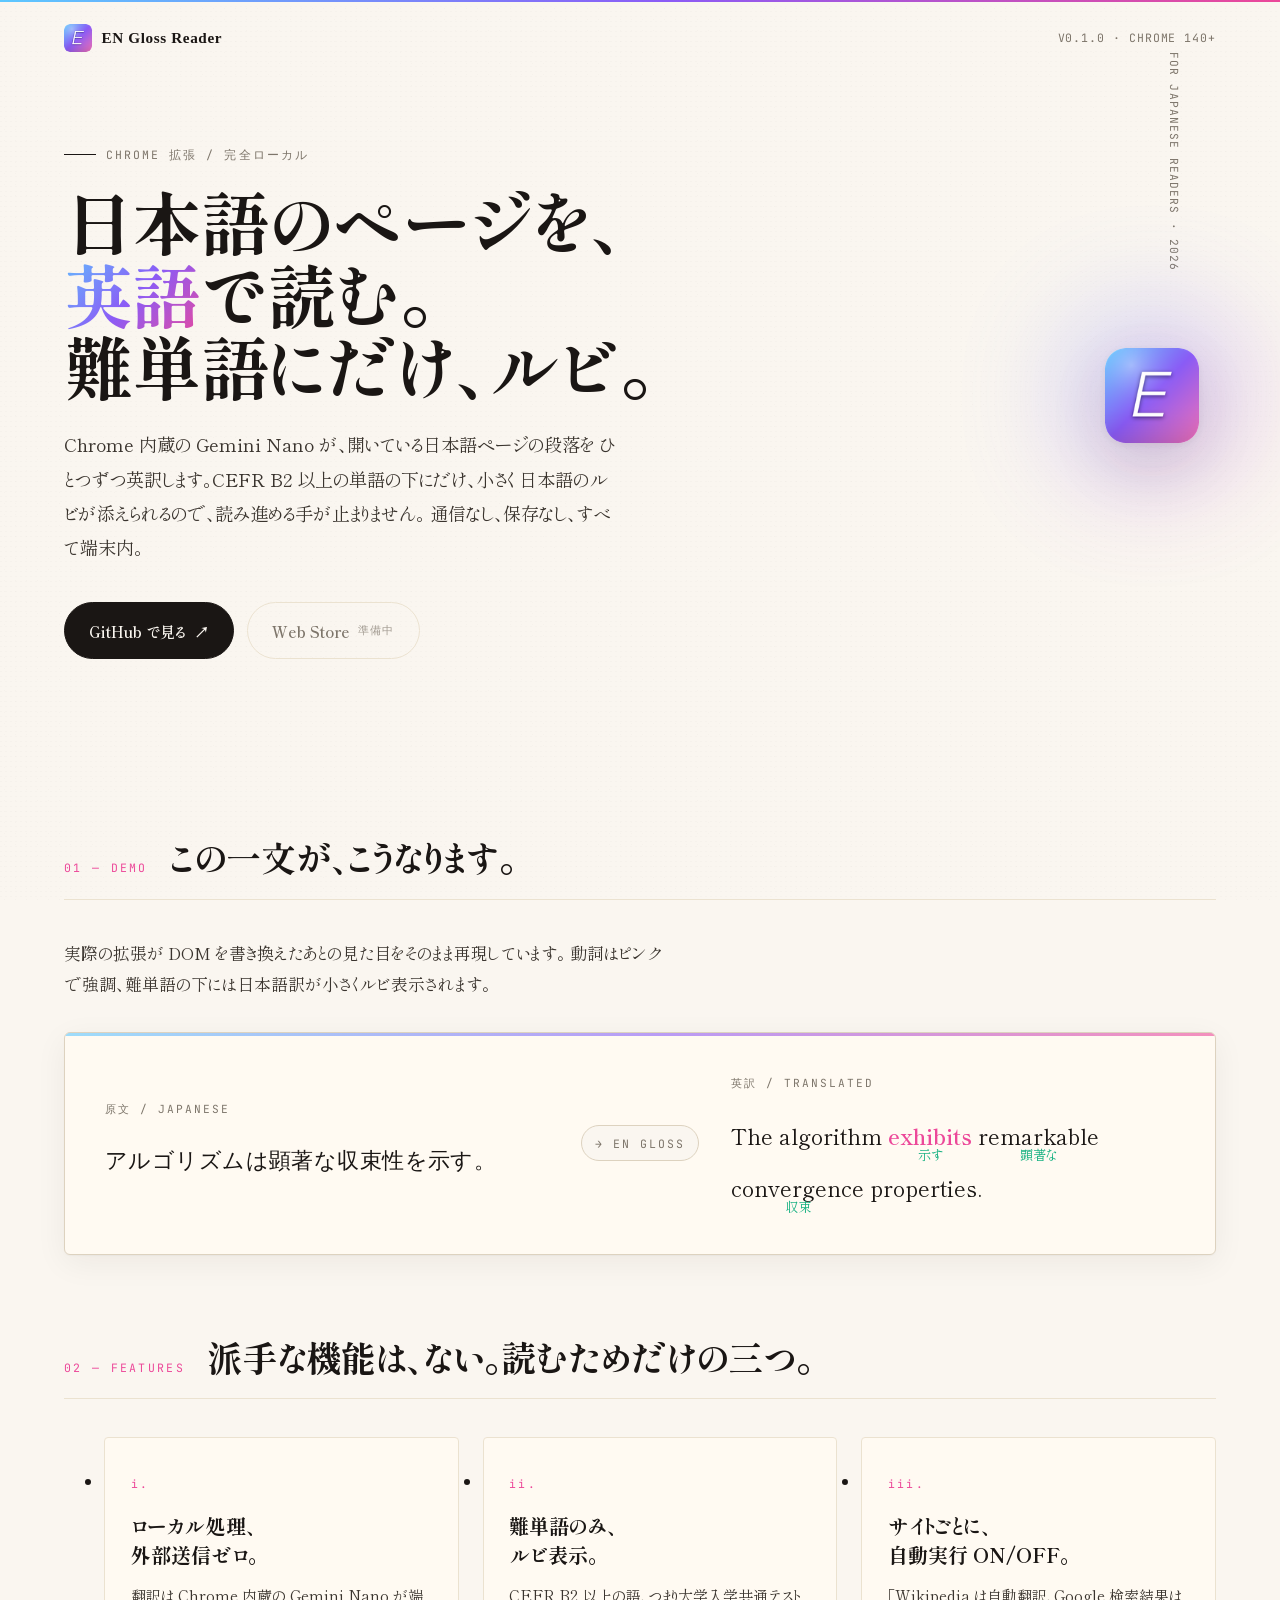
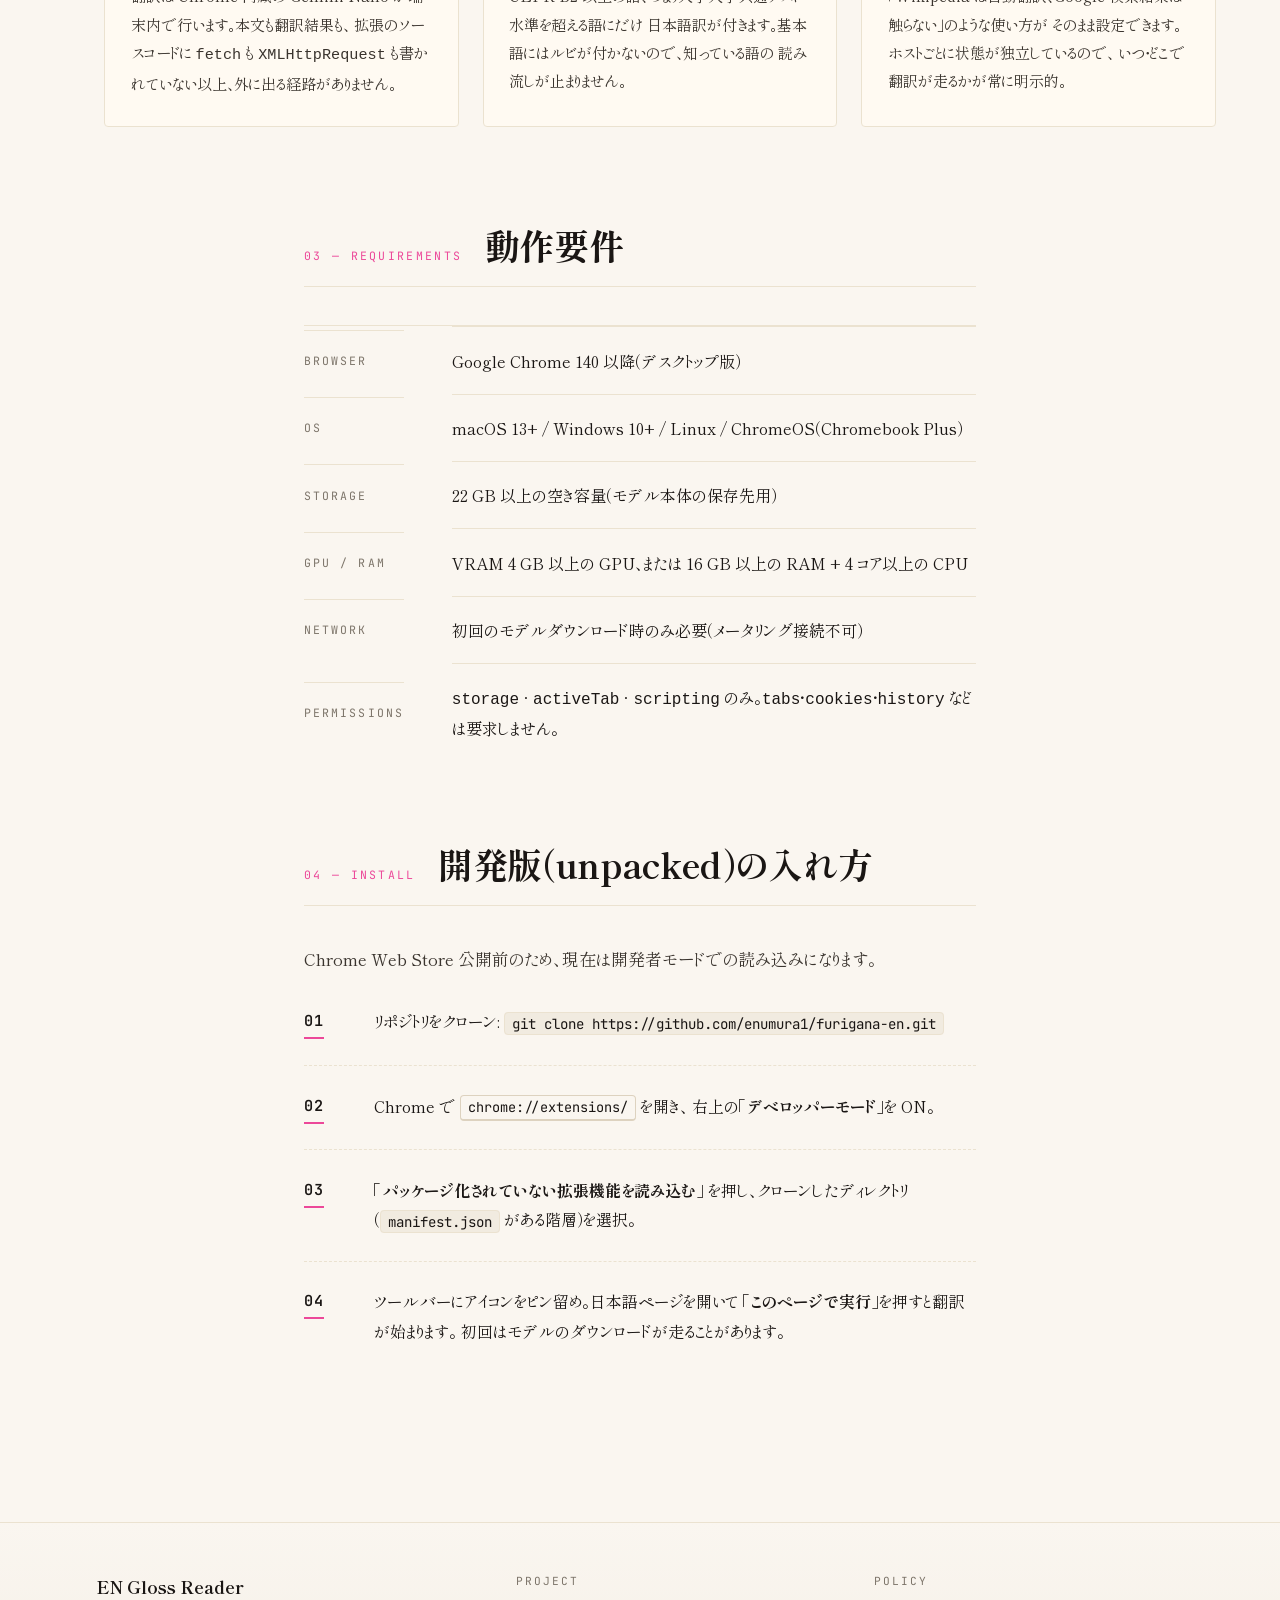
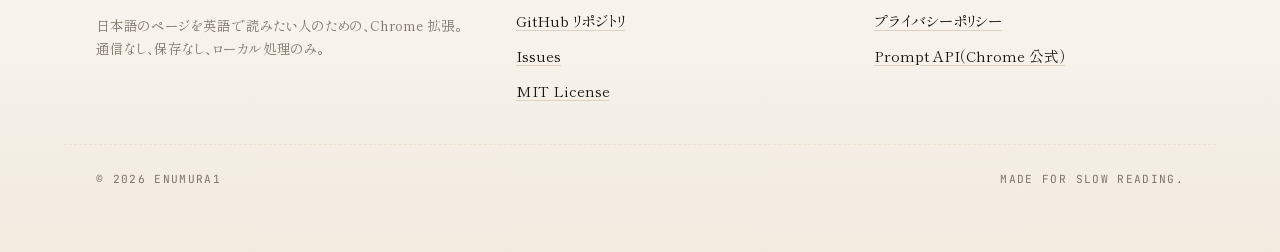
==== docs/index.html @ 705188c9 "docs(site): add GitHub Pages landing site under docs/ (#15) Editorial Japanese book aesthetic: cream" ====
<!DOCTYPE html>
<html lang="ja">
  <head>
    <meta charset="UTF-8" />
    <meta name="viewport" content="width=device-width, initial-scale=1" />
    <title>EN Gloss Reader — 日本語ページを英語で読む。難単語にだけ日本語ルビ。</title>
    <meta
      name="description"
      content="Chrome 内蔵 Gemini Nano で日本語ページを英訳し、CEFR B2 以上の難単語にだけ日本語訳をルビ表示する Chrome 拡張。すべて端末内で完結、外部送信ゼロ。"
    />
    <meta property="og:title" content="EN Gloss Reader" />
    <meta
      property="og:description"
      content="日本語ページを英訳し、難単語にだけ日本語ルビを添える Chrome 拡張。Gemini Nano でローカル処理、外部送信ゼロ。"
    />
    <meta property="og:type" content="website" />
    <meta property="og:image" content="./assets/icon-128.png" />
    <link rel="icon" type="image/png" sizes="48x48" href="./assets/icon-48.png" />
    <link rel="icon" type="image/png" sizes="128x128" href="./assets/icon-128.png" />

    <link rel="preconnect" href="https://fonts.googleapis.com" />
    <link rel="preconnect" href="https://fonts.gstatic.com" crossorigin />
    <link
      rel="stylesheet"
      href="https://fonts.googleapis.com/css2?family=Shippori+Mincho+B1:wght@400;500;700;800&family=Shippori+Mincho:wght@400;500;700&family=JetBrains+Mono:wght@400;500;600&display=swap"
    />
    <link rel="stylesheet" href="./styles.css" />
  </head>
  <body>
    <header class="site-nav shell">
      <div class="site-nav__inner">
        <a class="wordmark" href="./index.html" aria-label="EN Gloss Reader top">
          <img src="./assets/icon-48.png" alt="" width="28" height="28" />
          <span>EN Gloss Reader</span>
        </a>
        <span class="site-nav__meta" aria-hidden="true">v0.1.0 · Chrome 140+</span>
      </div>
    </header>

    <!-- ============== HERO ============== -->
    <main>
      <section class="hero shell" aria-labelledby="hero-title">
        <span class="hero__corner" aria-hidden="true">For Japanese readers · 2026</span>
        <div class="hero__grid">
          <div class="hero__lede">
            <p class="hero__eyebrow reveal reveal-1">Chrome 拡張 / 完全ローカル</p>
            <h1 class="hero__title reveal reveal-2" id="hero-title">
              日本語のページを、<br />
              <span class="is-accent">英語</span>で読む。<br />
              難単語にだけ、ルビ。
            </h1>
            <p class="hero__pitch reveal reveal-3">
              Chrome 内蔵の Gemini Nano が、開いている日本語ページの段落を
              ひとつずつ英訳します。CEFR B2 以上の単語の下にだけ、小さく
              日本語のルビが添えられるので、読み進める手が止まりません。
              通信なし、保存なし、すべて端末内。
            </p>
            <div class="hero__cta reveal reveal-4">
              <a
                class="btn btn--primary"
                href="https://github.com/enumura1/furigana-en"
                target="_blank"
                rel="noopener noreferrer"
              >
                GitHub で見る
                <span aria-hidden="true">↗</span>
              </a>
              <a
                class="btn btn--ghost"
                aria-disabled="true"
                href="#install"
                title="Chrome Web Store 公開準備中"
              >
                Web Store
                <span class="btn__hint">準備中</span>
              </a>
            </div>
          </div>

          <div class="hero__icon-stage" aria-hidden="true">
            <span class="hero__icon-halo"></span>
            <img
              class="hero__icon"
              src="./assets/icon-128.png"
              width="240"
              height="240"
              alt=""
            />
          </div>
        </div>
      </section>

      <!-- ============== DEMO — the centerpiece ============== -->
      <section class="section shell" aria-labelledby="demo-title">
        <header class="section__head">
          <span class="section__num">01 — Demo</span>
          <h2 class="section__title" id="demo-title">
            この一文が、こうなります。
          </h2>
        </header>
        <p class="section__lede">
          実際の拡張が DOM を書き換えたあとの見た目をそのまま再現しています。
          動詞はピンクで強調、難単語の下には日本語訳が小さくルビ表示されます。
        </p>

        <article class="product-demo" aria-label="翻訳前後の比較">
          <div class="product-demo__grid">
            <div class="product-demo__pane">
              <span class="product-demo__label">原文 / Japanese</span>
              <p class="product-demo__text product-demo__text--ja">
                アルゴリズムは顕著な収束性を示す。
              </p>
            </div>

            <div class="product-demo__arrow" aria-hidden="true">
              <span>EN Gloss</span>
            </div>

            <div class="product-demo__pane">
              <span class="product-demo__label">英訳 / Translated</span>
              <p class="product-demo__text product-demo__text--en">
                The algorithm <ruby class="engloss-word engloss-verb">exhibits<rt class="engloss-ja">示す</rt></ruby> <ruby class="engloss-word">remarkable<rt class="engloss-ja">顕著な</rt></ruby> <ruby class="engloss-word">convergence<rt class="engloss-ja">収束</rt></ruby> properties.
              </p>
            </div>
          </div>
        </article>
      </section>

      <!-- ============== FEATURES ============== -->
      <section class="section shell" aria-labelledby="features-title">
        <header class="section__head">
          <span class="section__num">02 — Features</span>
          <h2 class="section__title" id="features-title">
            派手な機能は、ない。読むためだけの三つ。
          </h2>
        </header>

        <ul class="features" role="list">
          <li class="feature">
            <span class="feature__num">i.</span>
            <h3 class="feature__title">
              ローカル処理、<br />外部送信ゼロ。
            </h3>
            <p class="feature__body">
              翻訳は Chrome 内蔵の Gemini Nano が端末内で行います。本文も翻訳結果も、
              拡張のソースコードに <code>fetch</code> も <code>XMLHttpRequest</code>
              も書かれていない以上、外に出る経路がありません。
            </p>
          </li>
          <li class="feature">
            <span class="feature__num">ii.</span>
            <h3 class="feature__title">
              難単語のみ、<br />ルビ表示。
            </h3>
            <p class="feature__body">
              CEFR B2 以上の語、つまり大学入学共通テスト水準を超える語にだけ
              日本語訳が付きます。基本語にはルビが付かないので、知っている語の
              読み流しが止まりません。
            </p>
          </li>
          <li class="feature">
            <span class="feature__num">iii.</span>
            <h3 class="feature__title">
              サイトごとに、<br />自動実行 ON/OFF。
            </h3>
            <p class="feature__body">
              「Wikipedia は自動翻訳、Google 検索結果は触らない」のような使い方が
              そのまま設定できます。ホストごとに状態が独立しているので、
              いつ・どこで翻訳が走るかが常に明示的。
            </p>
          </li>
        </ul>
      </section>

      <!-- ============== REQUIREMENTS ============== -->
      <section class="section shell-narrow" aria-labelledby="requirements-title">
        <header class="section__head">
          <span class="section__num">03 — Requirements</span>
          <h2 class="section__title" id="requirements-title">動作要件</h2>
        </header>

        <div class="specs">
          <dl>
            <dt>Browser</dt>
            <dd>Google Chrome 140 以降（デスクトップ版）</dd>

            <dt>OS</dt>
            <dd>macOS 13+ / Windows 10+ / Linux / ChromeOS（Chromebook Plus）</dd>

            <dt>Storage</dt>
            <dd>22 GB 以上の空き容量（モデル本体の保存先用）</dd>

            <dt>GPU / RAM</dt>
            <dd>VRAM 4 GB 以上の GPU、または 16 GB 以上の RAM + 4 コア以上の CPU</dd>

            <dt>Network</dt>
            <dd>初回のモデルダウンロード時のみ必要（メータリング接続不可）</dd>

            <dt>Permissions</dt>
            <dd>
              <code>storage</code> · <code>activeTab</code> · <code>scripting</code>
              のみ。<code>tabs</code>・<code>cookies</code>・<code>history</code>
              などは要求しません。
            </dd>
          </dl>
        </div>
      </section>

      <!-- ============== INSTALL ============== -->
      <section class="section shell-narrow" id="install" aria-labelledby="install-title">
        <header class="section__head">
          <span class="section__num">04 — Install</span>
          <h2 class="section__title" id="install-title">
            開発版（unpacked）の入れ方
          </h2>
        </header>
        <p class="section__lede">
          Chrome Web Store 公開前のため、現在は開発者モードでの読み込みになります。
        </p>

        <ol class="steps">
          <li>
            <p>
              リポジトリをクローン:
              <code>git clone https://github.com/enumura1/furigana-en.git</code>
            </p>
          </li>
          <li>
            <p>
              Chrome で <span class="kbd">chrome://extensions/</span> を開き、
              右上の<strong>「デベロッパーモード」</strong>を ON。
            </p>
          </li>
          <li>
            <p>
              <strong>「パッケージ化されていない拡張機能を読み込む」</strong>
              を押し、クローンしたディレクトリ（<code>manifest.json</code>
              がある階層）を選択。
            </p>
          </li>
          <li>
            <p>
              ツールバーにアイコンをピン留め。日本語ページを開いて
              <strong>「このページで実行」</strong>を押すと翻訳が始まります。
              初回はモデルのダウンロードが走ることがあります。
            </p>
          </li>
        </ol>
      </section>
    </main>

    <!-- ============== FOOTER ============== -->
    <footer class="site-foot">
      <div class="shell site-foot__inner">
        <div>
          <p class="site-foot__title">EN Gloss Reader</p>
          <p class="site-foot__note">
            日本語のページを英語で読みたい人のための、Chrome 拡張。
            通信なし、保存なし、ローカル処理のみ。
          </p>
        </div>
        <div>
          <p class="site-foot__heading">Project</p>
          <ul class="site-foot__list">
            <li>
              <a
                href="https://github.com/enumura1/furigana-en"
                target="_blank"
                rel="noopener noreferrer"
                >GitHub リポジトリ</a
              >
            </li>
            <li>
              <a
                href="https://github.com/enumura1/furigana-en/issues"
                target="_blank"
                rel="noopener noreferrer"
                >Issues</a
              >
            </li>
            <li>
              <a
                href="https://github.com/enumura1/furigana-en/blob/main/LICENSE"
                target="_blank"
                rel="noopener noreferrer"
                >MIT License</a
              >
            </li>
          </ul>
        </div>
        <div>
          <p class="site-foot__heading">Policy</p>
          <ul class="site-foot__list">
            <li><a href="./privacy.html">プライバシーポリシー</a></li>
            <li>
              <a
                href="https://developer.chrome.com/docs/ai/prompt-api"
                target="_blank"
                rel="noopener noreferrer"
                >Prompt API（Chrome 公式）</a
              >
            </li>
          </ul>
        </div>
      </div>
      <div class="shell site-foot__bottom">
        <span>© 2026 enumura1</span>
        <span>Made for slow reading.</span>
      </div>
    </footer>

    <script>
      // Restrained reveal — fades in elements marked .reveal once the page paints.
      // No scroll triggers, no observer chaos; one well-orchestrated entrance.
      window.addEventListener("DOMContentLoaded", function () {
        var els = document.querySelectorAll(".reveal");
        // Use rAF so the browser can batch and the transition starts cleanly.
        requestAnimationFrame(function () {
          els.forEach(function (el) {
            el.classList.add("is-in");
          });
        });
      });
    </script>
  </body>
</html>
---- docs/styles.css ----
/* =============================================================
   EN Gloss Reader — landing site
   Aesthetic: editorial / Japanese book design
   - Cream paper, ink-warm text
   - Shippori Mincho B1 display + Shippori Mincho body
   - Brand gradient as accent only (icon halo, top hairline)
   - Verb pink and gloss green appear ONLY inside the demo block
     (replicates the in-product CSS verbatim)
   ============================================================= */

:root {
  /* Editorial palette */
  --ink:          #1a1614;
  --ink-soft:     #3a342e;
  --mute:         #7d756a;
  --paper:        #faf6f0;
  --paper-deep:   #f1ebe0;
  --paper-card:   #fffaf2;
  --rule:         #ddd2bf;
  --rule-soft:    #ebe2d0;

  /* Brand gradient stops — used only as accent */
  --sky:          #5dc8ff;
  --violet:       #8b5cf6;
  --magenta:      #ec4899;

  /* In-product colors — used ONLY inside .product-demo */
  --verb:         #ec4899;
  --gloss:        #0a7;

  --gradient-brand: linear-gradient(135deg,
                      var(--sky)    0%,
                      var(--violet) 52%,
                      var(--magenta) 100%);

  --shadow-soft:  0 1px 2px rgba(26, 22, 20, 0.04),
                  0 8px 32px rgba(26, 22, 20, 0.06);
  --shadow-deep:  0 2px 6px rgba(26, 22, 20, 0.06),
                  0 24px 60px rgba(26, 22, 20, 0.10);

  --col-max:      72rem;
  --col-narrow:   42rem;

  --serif-display: "Shippori Mincho B1", "Hiragino Mincho ProN",
                   "Yu Mincho", serif;
  --serif-body:    "Shippori Mincho", "Hiragino Mincho ProN",
                   "Yu Mincho", serif;
  --mono:          "JetBrains Mono", "SFMono-Regular", Consolas,
                   "Liberation Mono", monospace;
}

/* ----- Reset & base ----- */
*, *::before, *::after { box-sizing: border-box; }
html {
  -webkit-text-size-adjust: 100%;
  text-size-adjust: 100%;
  scroll-behavior: smooth;
}
body {
  margin: 0;
  background: var(--paper);
  color: var(--ink);
  font-family: var(--serif-body);
  font-weight: 400;
  font-size: 16px;
  line-height: 1.85;
  font-feature-settings: "palt" 1, "kern" 1;
  -webkit-font-smoothing: antialiased;
  -moz-osx-font-smoothing: grayscale;
  text-rendering: optimizeLegibility;
}
img { max-width: 100%; display: block; }
a {
  color: var(--ink);
  text-decoration: underline;
  text-decoration-thickness: 1px;
  text-underline-offset: 3px;
  text-decoration-color: var(--rule);
  transition: text-decoration-color 200ms ease, color 200ms ease;
}
a:hover { text-decoration-color: var(--ink); }

/* Subtle paper grain — pure CSS, performance friendly */
body::before {
  content: "";
  position: fixed;
  inset: 0;
  pointer-events: none;
  z-index: 1;
  background-image:
    radial-gradient(1px 1px at 20% 30%, rgba(0,0,0,0.014) 50%, transparent 51%),
    radial-gradient(1px 1px at 70% 70%, rgba(0,0,0,0.014) 50%, transparent 51%),
    radial-gradient(1px 1px at 40% 80%, rgba(0,0,0,0.014) 50%, transparent 51%);
  background-size: 5px 5px, 7px 7px, 11px 11px;
  mix-blend-mode: multiply;
}

/* Top hairline accent — the brand gradient as a 2px ribbon */
body::after {
  content: "";
  position: fixed;
  top: 0;
  left: 0;
  right: 0;
  height: 2px;
  background: var(--gradient-brand);
  z-index: 100;
}

/* ----- Layout shells ----- */
.shell {
  max-width: var(--col-max);
  margin: 0 auto;
  padding: 0 2rem;
  position: relative;
  z-index: 2;
}
.shell-narrow {
  max-width: var(--col-narrow);
  margin: 0 auto;
  padding: 0 2rem;
  position: relative;
  z-index: 2;
}

/* ----- Site nav ----- */
.site-nav {
  padding: 1.5rem 0 0;
}
.site-nav__inner {
  display: flex;
  align-items: center;
  justify-content: space-between;
  gap: 1rem;
}
.wordmark {
  display: inline-flex;
  align-items: center;
  gap: 0.6rem;
  text-decoration: none;
  font-family: var(--serif-display);
  font-weight: 600;
  letter-spacing: 0.04em;
  color: var(--ink);
  font-size: 0.95rem;
}
.wordmark img {
  width: 28px;
  height: 28px;
  border-radius: 6px;
}
.site-nav__meta {
  font-family: var(--mono);
  font-size: 0.72rem;
  color: var(--mute);
  letter-spacing: 0.08em;
  text-transform: uppercase;
}

/* ----- Hero ----- */
.hero {
  padding: 5rem 0 6rem;
  position: relative;
}
.hero__grid {
  display: grid;
  grid-template-columns: minmax(0, 1.4fr) minmax(0, 1fr);
  gap: 4rem;
  align-items: center;
}
.hero__lede {
  position: relative;
}
.hero__eyebrow {
  display: inline-flex;
  align-items: center;
  gap: 0.6rem;
  font-family: var(--mono);
  font-size: 0.72rem;
  letter-spacing: 0.18em;
  text-transform: uppercase;
  color: var(--mute);
  margin-bottom: 1.2rem;
}
.hero__eyebrow::before {
  content: "";
  width: 32px;
  height: 1px;
  background: var(--ink);
}
.hero__title {
  font-family: var(--serif-display);
  font-weight: 700;
  font-size: clamp(2.4rem, 5.4vw, 4.4rem);
  line-height: 1.05;
  letter-spacing: -0.01em;
  margin: 0 0 1.6rem;
}
.hero__title .is-accent {
  background: var(--gradient-brand);
  -webkit-background-clip: text;
  background-clip: text;
  -webkit-text-fill-color: transparent;
}
.hero__pitch {
  font-size: 1.15rem;
  line-height: 1.85;
  color: var(--ink-soft);
  margin: 0 0 2.4rem;
  max-width: 30em;
}
.hero__cta {
  display: flex;
  flex-wrap: wrap;
  gap: 0.8rem;
}

/* Buttons */
.btn {
  display: inline-flex;
  align-items: center;
  gap: 0.5rem;
  padding: 0.85rem 1.5rem;
  border-radius: 999px;
  font-family: var(--serif-body);
  font-weight: 600;
  font-size: 0.95rem;
  text-decoration: none;
  transition:
    transform 200ms ease,
    box-shadow 200ms ease,
    background 200ms ease,
    color 200ms ease;
}
.btn--primary {
  background: var(--ink);
  color: var(--paper);
  border: 1px solid var(--ink);
}
.btn--primary:hover {
  transform: translateY(-1px);
  box-shadow: var(--shadow-deep);
}
.btn--ghost {
  background: transparent;
  color: var(--ink);
  border: 1px solid var(--rule);
}
.btn--ghost[aria-disabled="true"] {
  color: var(--mute);
  border-color: var(--rule-soft);
  cursor: not-allowed;
}
.btn__hint {
  font-family: var(--mono);
  font-size: 0.7rem;
  font-weight: 400;
  text-transform: uppercase;
  letter-spacing: 0.12em;
  opacity: 0.7;
}

/* Hero icon — the breathing halo */
.hero__icon-stage {
  position: relative;
  display: grid;
  place-items: center;
  aspect-ratio: 1 / 1;
  max-width: 320px;
  margin-left: auto;
}
.hero__icon-halo {
  position: absolute;
  inset: -10%;
  background: var(--gradient-brand);
  filter: blur(60px);
  opacity: 0.45;
  border-radius: 50%;
  animation: halo-breathe 6s ease-in-out infinite;
  z-index: 0;
}
@keyframes halo-breathe {
  0%, 100% { transform: scale(1); opacity: 0.40; }
  50%      { transform: scale(1.08); opacity: 0.55; }
}
.hero__icon {
  position: relative;
  z-index: 1;
  width: min(74%, 240px);
  height: auto;
  border-radius: 22%;
  box-shadow: var(--shadow-deep);
  animation: icon-float 7s ease-in-out infinite;
}
@keyframes icon-float {
  0%, 100% { transform: translateY(0); }
  50%      { transform: translateY(-8px); }
}

/* Hero margin tag — like a printed page corner */
.hero__corner {
  position: absolute;
  top: 0;
  right: 2rem;
  font-family: var(--mono);
  font-size: 0.7rem;
  letter-spacing: 0.1em;
  color: var(--mute);
  writing-mode: vertical-rl;
  text-orientation: mixed;
  text-transform: uppercase;
}

/* ----- Section frame ----- */
.section {
  padding: 5rem 0;
  position: relative;
}
.section + .section { padding-top: 0; }
.section__head {
  display: grid;
  grid-template-columns: auto 1fr;
  gap: 1.4rem;
  align-items: baseline;
  margin-bottom: 2.4rem;
  padding-bottom: 1.2rem;
  border-bottom: 1px solid var(--rule-soft);
}
.section__num {
  font-family: var(--mono);
  font-size: 0.72rem;
  letter-spacing: 0.2em;
  color: var(--magenta);
  text-transform: uppercase;
}
.section__title {
  font-family: var(--serif-display);
  font-weight: 700;
  font-size: clamp(1.6rem, 3vw, 2.2rem);
  line-height: 1.25;
  letter-spacing: -0.01em;
  margin: 0;
}
.section__lede {
  font-size: 1.05rem;
  line-height: 1.85;
  color: var(--ink-soft);
  margin: 0 0 2rem;
  max-width: 36em;
}

/* ----- Demo block — replicates in-product rendering ----- */
.product-demo {
  background: var(--paper-card);
  border: 1px solid var(--rule);
  border-radius: 6px;
  padding: 2.5rem;
  box-shadow: var(--shadow-soft);
  position: relative;
  overflow: hidden;
}
.product-demo::before {
  content: "";
  position: absolute;
  inset: 0 0 auto 0;
  height: 3px;
  background: var(--gradient-brand);
  opacity: 0.6;
}
.product-demo__grid {
  display: grid;
  grid-template-columns: 1fr;
  gap: 2.5rem;
  align-items: stretch;
}
@media (min-width: 800px) {
  .product-demo__grid {
    grid-template-columns: 1fr auto 1fr;
    gap: 2rem;
    align-items: center;
  }
}
.product-demo__pane {
  display: flex;
  flex-direction: column;
  gap: 1rem;
}
.product-demo__label {
  font-family: var(--mono);
  font-size: 0.7rem;
  letter-spacing: 0.18em;
  text-transform: uppercase;
  color: var(--mute);
}
.product-demo__text {
  font-size: 1.35rem;
  line-height: 2.4;
  color: var(--ink);
  margin: 0;
}
.product-demo__text--ja {
  font-family: var(--serif-display);
  font-weight: 500;
  letter-spacing: 0.02em;
}
.product-demo__text--en {
  font-family: var(--serif-body);
  font-weight: 400;
}
.product-demo__arrow {
  display: grid;
  place-items: center;
  font-family: var(--mono);
  font-size: 0.72rem;
  letter-spacing: 0.18em;
  text-transform: uppercase;
  color: var(--mute);
}
.product-demo__arrow span {
  display: inline-block;
  padding: 0.4rem 0.8rem;
  border: 1px solid var(--rule);
  border-radius: 999px;
  background: var(--paper);
}
@media (max-width: 799px) {
  .product-demo__arrow span::before { content: "↓ "; }
}
@media (min-width: 800px) {
  .product-demo__arrow span::before { content: "→ "; }
}

/* The three in-product styles — must match content.js verbatim */
.product-demo ruby.engloss-word {
  ruby-position: under;
  ruby-align: center;
}
.product-demo ruby.engloss-word > rt.engloss-ja {
  color: var(--gloss);
  font-size: 0.62em;
  font-weight: normal;
  font-family: var(--serif-body);
  transition: opacity 200ms ease;
  opacity: 0.92;
}
.product-demo ruby.engloss-word:hover > rt.engloss-ja {
  opacity: 1;
}
.product-demo .engloss-verb {
  color: var(--verb);
  font-weight: 600;
}

/* ----- Feature cards ----- */
.features {
  display: grid;
  grid-template-columns: 1fr;
  gap: 1.5rem;
}
@media (min-width: 720px) {
  .features { grid-template-columns: repeat(3, 1fr); }
}
.feature {
  background: var(--paper-card);
  border: 1px solid var(--rule-soft);
  border-radius: 4px;
  padding: 1.8rem 1.6rem;
  transition: border-color 200ms ease, transform 200ms ease;
  position: relative;
}
.feature:hover {
  border-color: var(--rule);
  transform: translateY(-2px);
}
.feature__num {
  font-family: var(--mono);
  font-size: 0.7rem;
  letter-spacing: 0.2em;
  color: var(--magenta);
  margin-bottom: 1rem;
  display: block;
}
.feature__title {
  font-family: var(--serif-display);
  font-weight: 700;
  font-size: 1.25rem;
  line-height: 1.45;
  margin: 0 0 0.8rem;
}
.feature__body {
  font-size: 0.95rem;
  line-height: 1.85;
  color: var(--ink-soft);
  margin: 0;
}

/* ----- Spec table (requirements) ----- */
.specs {
  border-top: 1px solid var(--rule-soft);
}
.specs dl {
  display: grid;
  grid-template-columns: 1fr;
  gap: 0;
  margin: 0;
}
@media (min-width: 600px) {
  .specs dl { grid-template-columns: max-content 1fr; column-gap: 3rem; }
}
.specs dt {
  padding: 1.2rem 0 0.4rem;
  font-family: var(--mono);
  font-size: 0.72rem;
  letter-spacing: 0.18em;
  text-transform: uppercase;
  color: var(--mute);
  border-top: 1px solid var(--rule-soft);
}
.specs dt:first-of-type { border-top: 0; padding-top: 0; }
.specs dd {
  padding: 0 0 1.2rem;
  margin: 0;
  font-size: 1rem;
  line-height: 1.75;
}
@media (min-width: 600px) {
  .specs dt {
    padding: 1.2rem 0;
    align-self: center;
    border-top: 1px solid var(--rule-soft);
  }
  .specs dt:first-of-type { border-top: 1px solid var(--rule-soft); padding-top: 1.2rem; }
  .specs dd {
    padding: 1.2rem 0;
    border-top: 1px solid var(--rule-soft);
  }
  .specs dd:first-of-type { border-top: 1px solid var(--rule-soft); }
}

/* ----- Install steps ----- */
.steps {
  list-style: none;
  counter-reset: step;
  margin: 0;
  padding: 0;
  display: flex;
  flex-direction: column;
  gap: 1.6rem;
}
.steps li {
  counter-increment: step;
  display: grid;
  grid-template-columns: 3rem 1fr;
  gap: 1.4rem;
  align-items: baseline;
  padding-bottom: 1.6rem;
  border-bottom: 1px dashed var(--rule-soft);
}
.steps li:last-child { border-bottom: 0; padding-bottom: 0; }
.steps li::before {
  content: counter(step, decimal-leading-zero);
  font-family: var(--mono);
  font-size: 0.95rem;
  font-weight: 600;
  color: var(--ink);
  letter-spacing: 0.05em;
  border-bottom: 2px solid var(--magenta);
  padding-bottom: 2px;
  display: inline-block;
  align-self: start;
  width: max-content;
}
.steps p { margin: 0; font-size: 1rem; line-height: 1.85; }
.steps code {
  font-family: var(--mono);
  font-size: 0.88em;
  background: var(--paper-deep);
  padding: 0.12em 0.5em;
  border-radius: 4px;
  border: 1px solid var(--rule-soft);
}
.kbd {
  font-family: var(--mono);
  font-size: 0.85em;
  padding: 0.16em 0.5em;
  background: var(--paper);
  border: 1px solid var(--rule);
  border-bottom-width: 2px;
  border-radius: 4px;
  color: var(--ink);
}

/* ----- Footer ----- */
.site-foot {
  margin-top: 6rem;
  padding: 3rem 0 4rem;
  border-top: 1px solid var(--rule-soft);
  background: linear-gradient(to bottom, var(--paper), var(--paper-deep));
}
.site-foot__inner {
  display: grid;
  grid-template-columns: 1fr;
  gap: 2rem;
}
@media (min-width: 720px) {
  .site-foot__inner {
    grid-template-columns: 1.2fr 1fr 1fr;
    gap: 3rem;
  }
}
.site-foot__title {
  font-family: var(--serif-display);
  font-weight: 700;
  font-size: 1.1rem;
  margin: 0 0 0.6rem;
}
.site-foot__note {
  font-size: 0.85rem;
  color: var(--mute);
  line-height: 1.7;
  margin: 0;
}
.site-foot__list {
  list-style: none;
  margin: 0;
  padding: 0;
  display: flex;
  flex-direction: column;
  gap: 0.5rem;
}
.site-foot__list li { font-size: 0.92rem; }
.site-foot__heading {
  font-family: var(--mono);
  font-size: 0.7rem;
  letter-spacing: 0.18em;
  text-transform: uppercase;
  color: var(--mute);
  margin: 0 0 0.9rem;
}
.site-foot__bottom {
  margin-top: 2.5rem;
  padding-top: 1.5rem;
  border-top: 1px dashed var(--rule-soft);
  display: flex;
  flex-wrap: wrap;
  justify-content: space-between;
  gap: 1rem;
  font-family: var(--mono);
  font-size: 0.7rem;
  letter-spacing: 0.12em;
  text-transform: uppercase;
  color: var(--mute);
}

/* ----- Privacy page (long-form) ----- */
.prose {
  font-size: 1rem;
  line-height: 1.95;
  color: var(--ink);
}
.prose h1 {
  font-family: var(--serif-display);
  font-weight: 700;
  font-size: clamp(2rem, 4vw, 3rem);
  line-height: 1.15;
  letter-spacing: -0.01em;
  margin: 0 0 0.6rem;
}
.prose .updated {
  font-family: var(--mono);
  font-size: 0.72rem;
  letter-spacing: 0.16em;
  text-transform: uppercase;
  color: var(--mute);
  margin-bottom: 3rem;
  display: block;
}
.prose h2 {
  font-family: var(--serif-display);
  font-weight: 700;
  font-size: 1.5rem;
  line-height: 1.35;
  margin: 3rem 0 0.8rem;
  padding-bottom: 0.5rem;
  border-bottom: 1px solid var(--rule-soft);
}
.prose p { margin: 0 0 1.2rem; }
.prose ul {
  margin: 0 0 1.5rem;
  padding-left: 0;
  list-style: none;
}
.prose ul li {
  position: relative;
  padding-left: 1.6rem;
  margin-bottom: 0.7rem;
  line-height: 1.85;
}
.prose ul li::before {
  content: "";
  position: absolute;
  left: 0;
  top: 0.85em;
  width: 8px;
  height: 1px;
  background: var(--magenta);
}
.prose code {
  font-family: var(--mono);
  font-size: 0.88em;
  background: var(--paper-deep);
  padding: 0.12em 0.4em;
  border-radius: 3px;
}
.prose strong { font-weight: 600; }
.prose .changelog {
  margin-top: 1rem;
  padding: 1rem 1.2rem;
  background: var(--paper-deep);
  border-radius: 4px;
  font-size: 0.92rem;
  font-family: var(--mono);
  line-height: 1.7;
}

/* ----- First-paint reveal — restrained editorial fade-up ----- */
@media (prefers-reduced-motion: no-preference) {
  .reveal { opacity: 0; transform: translateY(8px); }
  .reveal.is-in {
    opacity: 1;
    transform: translateY(0);
    transition:
      opacity 700ms cubic-bezier(0.22, 0.61, 0.36, 1),
      transform 700ms cubic-bezier(0.22, 0.61, 0.36, 1);
  }
  .reveal-1.is-in { transition-delay: 80ms; }
  .reveal-2.is-in { transition-delay: 160ms; }
  .reveal-3.is-in { transition-delay: 240ms; }
  .reveal-4.is-in { transition-delay: 320ms; }
}

/* ----- Responsive tweaks ----- */
@media (max-width: 760px) {
  .hero { padding: 3rem 0 4rem; }
  .hero__grid {
    grid-template-columns: 1fr;
    gap: 2.5rem;
  }
  .hero__icon-stage { max-width: 220px; margin: 0; }
  .hero__corner { display: none; }
  .product-demo { padding: 1.8rem 1.4rem; }
  .product-demo__text { font-size: 1.15rem; line-height: 2.3; }
  .section { padding: 3.5rem 0; }
  .section__head { gap: 1rem; }
  .shell, .shell-narrow { padding: 0 1.4rem; }
  .site-nav__meta { display: none; }
}

/* ----- Focus styles ----- */
:focus-visible {
  outline: 2px solid var(--magenta);
  outline-offset: 3px;
  border-radius: 4px;
}
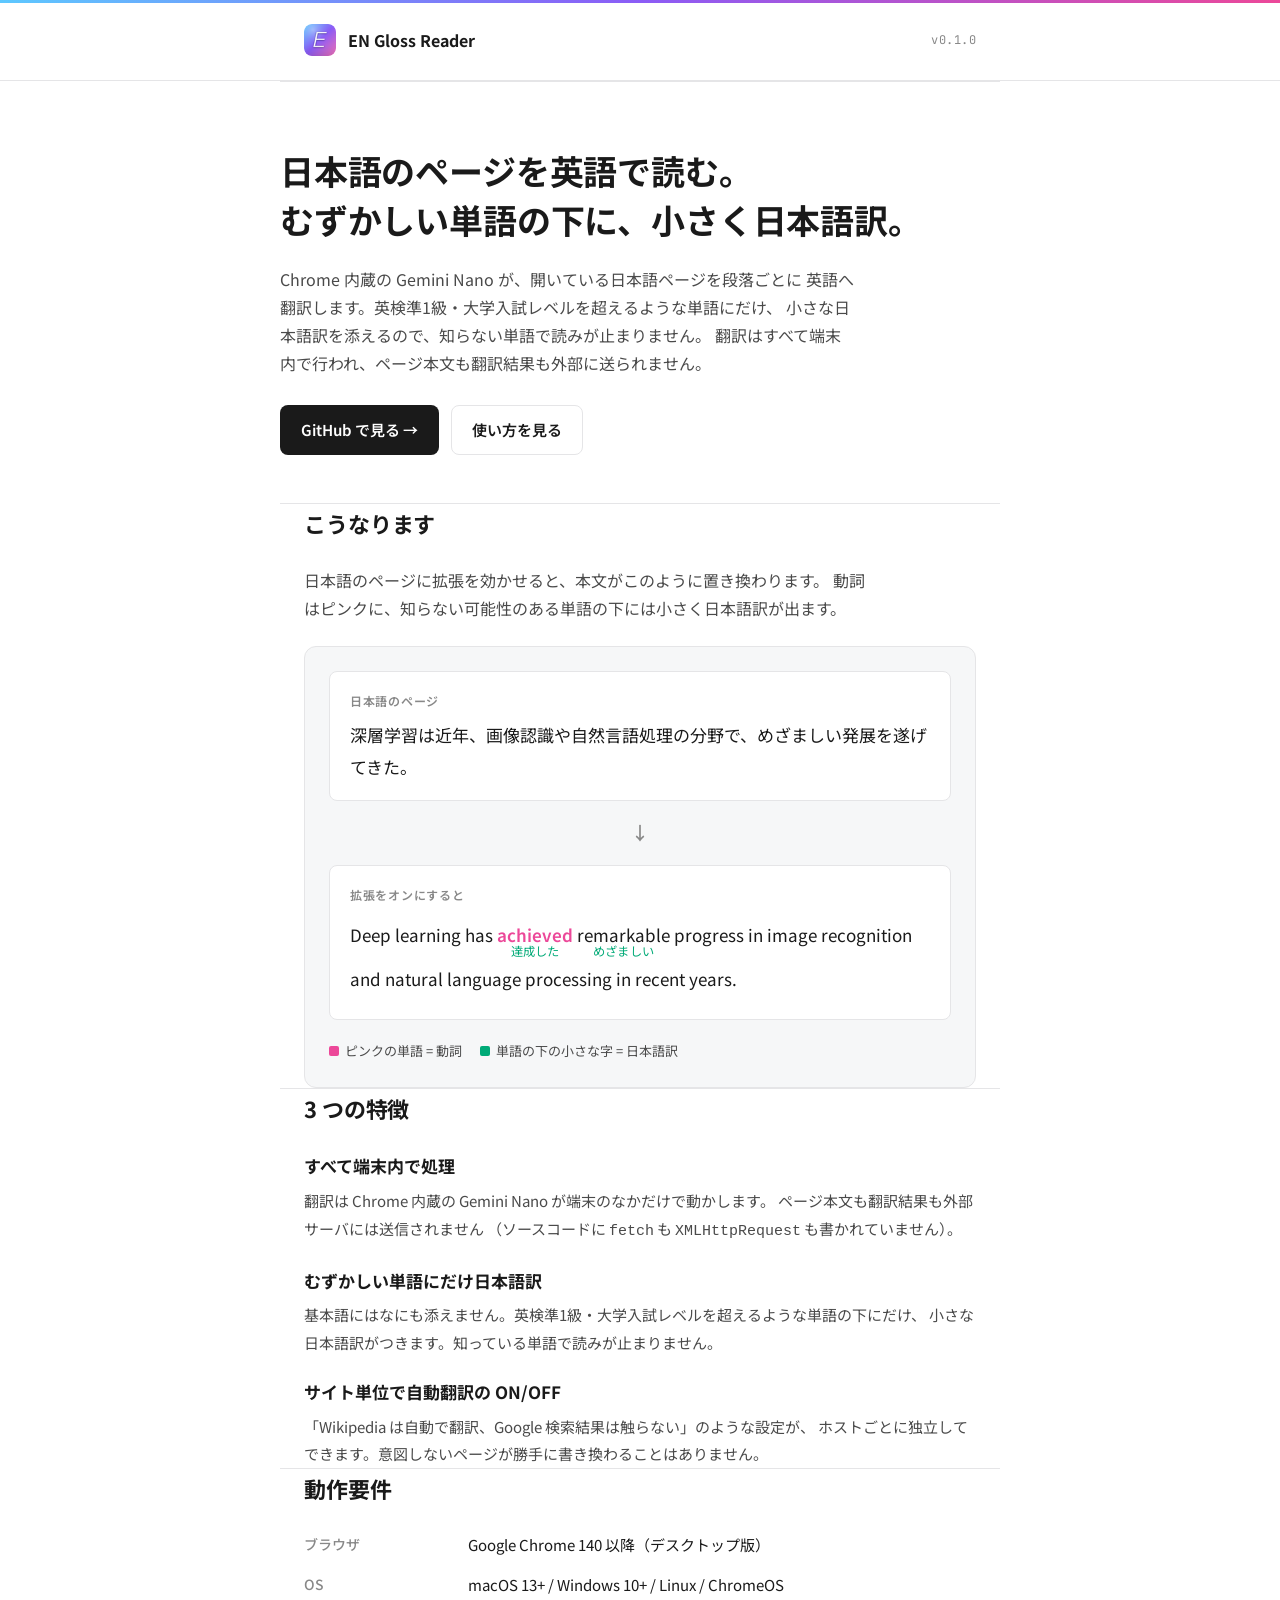
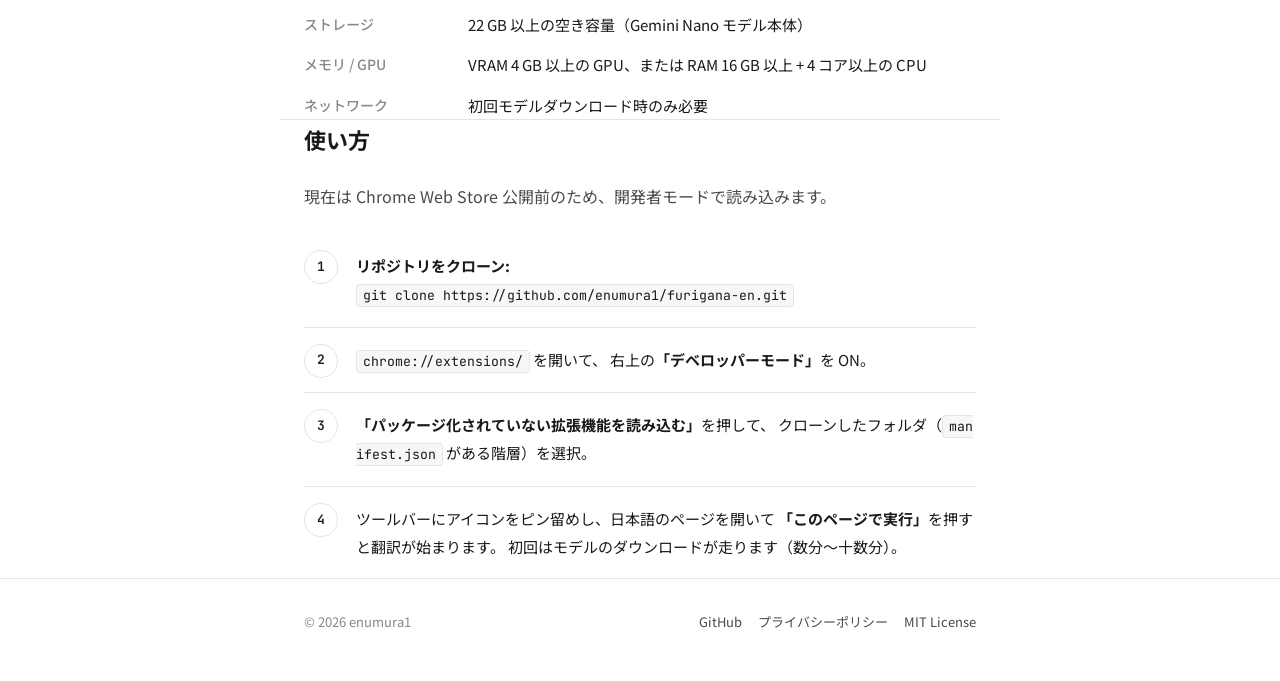
==== commit 565ccc47: "docs(site): redesign — drop editorial pretension, plain Japanese (#15) User feedback: site rated 3/1" ====
--- a/docs/index.html
+++ b/docs/index.html
@@ -3,15 +3,15 @@
   <head>
     <meta charset="UTF-8" />
     <meta name="viewport" content="width=device-width, initial-scale=1" />
-    <title>EN Gloss Reader — 日本語ページを英語で読む。難単語にだけ日本語ルビ。</title>
+    <title>EN Gloss Reader — 日本語ページを英語で読む Chrome 拡張</title>
     <meta
       name="description"
-      content="Chrome 内蔵 Gemini Nano で日本語ページを英訳し、CEFR B2 以上の難単語にだけ日本語訳をルビ表示する Chrome 拡張。すべて端末内で完結、外部送信ゼロ。"
+      content="日本語のページを英語に翻訳し、むずかしい単語の下に小さく日本語訳をつける Chrome 拡張。すべて端末内で処理、外部送信ゼロ。"
     />
     <meta property="og:title" content="EN Gloss Reader" />
     <meta
       property="og:description"
-      content="日本語ページを英訳し、難単語にだけ日本語ルビを添える Chrome 拡張。Gemini Nano でローカル処理、外部送信ゼロ。"
+      content="日本語のページを英語に翻訳し、むずかしい単語の下に小さく日本語訳をつける Chrome 拡張。"
     />
     <meta property="og:type" content="website" />
     <meta property="og:image" content="./assets/icon-128.png" />
@@ -22,305 +22,176 @@
     <link rel="preconnect" href="https://fonts.gstatic.com" crossorigin />
     <link
       rel="stylesheet"
-      href="https://fonts.googleapis.com/css2?family=Shippori+Mincho+B1:wght@400;500;700;800&family=Shippori+Mincho:wght@400;500;700&family=JetBrains+Mono:wght@400;500;600&display=swap"
+      href="https://fonts.googleapis.com/css2?family=Noto+Sans+JP:wght@400;500;700&family=JetBrains+Mono:wght@400;600&display=swap"
     />
     <link rel="stylesheet" href="./styles.css" />
   </head>
   <body>
-    <header class="site-nav shell">
-      <div class="site-nav__inner">
-        <a class="wordmark" href="./index.html" aria-label="EN Gloss Reader top">
-          <img src="./assets/icon-48.png" alt="" width="28" height="28" />
+    <header class="site-header">
+      <div class="shell site-header__inner">
+        <a class="brand" href="./index.html" aria-label="EN Gloss Reader">
+          <img src="./assets/icon-48.png" alt="" width="32" height="32" />
           <span>EN Gloss Reader</span>
         </a>
-        <span class="site-nav__meta" aria-hidden="true">v0.1.0 · Chrome 140+</span>
+        <span class="site-header__meta" aria-hidden="true">v0.1.0</span>
       </div>
     </header>
 
-    <!-- ============== HERO ============== -->
     <main>
+      <!-- Hero -->
       <section class="hero shell" aria-labelledby="hero-title">
-        <span class="hero__corner" aria-hidden="true">For Japanese readers · 2026</span>
-        <div class="hero__grid">
-          <div class="hero__lede">
-            <p class="hero__eyebrow reveal reveal-1">Chrome 拡張 / 完全ローカル</p>
-            <h1 class="hero__title reveal reveal-2" id="hero-title">
-              日本語のページを、<br />
-              <span class="is-accent">英語</span>で読む。<br />
-              難単語にだけ、ルビ。
-            </h1>
-            <p class="hero__pitch reveal reveal-3">
-              Chrome 内蔵の Gemini Nano が、開いている日本語ページの段落を
-              ひとつずつ英訳します。CEFR B2 以上の単語の下にだけ、小さく
-              日本語のルビが添えられるので、読み進める手が止まりません。
-              通信なし、保存なし、すべて端末内。
-            </p>
-            <div class="hero__cta reveal reveal-4">
-              <a
-                class="btn btn--primary"
-                href="https://github.com/enumura1/furigana-en"
-                target="_blank"
-                rel="noopener noreferrer"
-              >
-                GitHub で見る
-                <span aria-hidden="true">↗</span>
-              </a>
-              <a
-                class="btn btn--ghost"
-                aria-disabled="true"
-                href="#install"
-                title="Chrome Web Store 公開準備中"
-              >
-                Web Store
-                <span class="btn__hint">準備中</span>
-              </a>
+        <h1 id="hero-title">
+          日本語のページを英語で読む。<br />
+          むずかしい単語の下に、小さく日本語訳。
+        </h1>
+        <p>
+          Chrome 内蔵の Gemini Nano が、開いている日本語ページを段落ごとに
+          英語へ翻訳します。英検準1級・大学入試レベルを超えるような単語にだけ、
+          小さな日本語訳を添えるので、知らない単語で読みが止まりません。
+          翻訳はすべて端末内で行われ、ページ本文も翻訳結果も外部に送られません。
+        </p>
+        <div class="hero__cta">
+          <a
+            class="btn btn--primary"
+            href="https://github.com/enumura1/furigana-en"
+            target="_blank"
+            rel="noopener noreferrer"
+            >GitHub で見る →</a
+          >
+          <a class="btn btn--ghost" href="#install">使い方を見る</a>
+        </div>
+      </section>
+
+      <!-- Demo -->
+      <section class="shell" aria-labelledby="demo-title">
+        <h2 id="demo-title">こうなります</h2>
+        <p class="section-lede">
+          日本語のページに拡張を効かせると、本文がこのように置き換わります。
+          動詞はピンクに、知らない可能性のある単語の下には小さく日本語訳が出ます。
+        </p>
+
+        <div class="demo">
+          <div class="demo__pair">
+            <div class="demo__panel">
+              <span class="demo__label">日本語のページ</span>
+              <p class="demo__before">
+                深層学習は近年、画像認識や自然言語処理の分野で、めざましい発展を遂げてきた。
+              </p>
+            </div>
+
+            <div class="demo__arrow" aria-hidden="true">↓</div>
+
+            <div class="demo__panel">
+              <span class="demo__label">拡張をオンにすると</span>
+              <p class="demo__after">
+                Deep learning has <ruby class="engloss-word engloss-verb">achieved<rt class="engloss-ja">達成した</rt></ruby> <ruby class="engloss-word">remarkable<rt class="engloss-ja">めざましい</rt></ruby> progress in image recognition and natural language processing in recent years.
+              </p>
             </div>
           </div>
 
-          <div class="hero__icon-stage" aria-hidden="true">
-            <span class="hero__icon-halo"></span>
-            <img
-              class="hero__icon"
-              src="./assets/icon-128.png"
-              width="240"
-              height="240"
-              alt=""
-            />
+          <div class="demo__legend" role="note" aria-label="表示の凡例">
+            <span class="demo__legend-item">
+              <span class="demo__legend-dot demo__legend-dot--verb" aria-hidden="true"></span>
+              ピンクの単語 = 動詞
+            </span>
+            <span class="demo__legend-item">
+              <span class="demo__legend-dot demo__legend-dot--gloss" aria-hidden="true"></span>
+              単語の下の小さな字 = 日本語訳
+            </span>
           </div>
         </div>
       </section>
 
-      <!-- ============== DEMO — the centerpiece ============== -->
-      <section class="section shell" aria-labelledby="demo-title">
-        <header class="section__head">
-          <span class="section__num">01 — Demo</span>
-          <h2 class="section__title" id="demo-title">
-            この一文が、こうなります。
-          </h2>
-        </header>
-        <p class="section__lede">
-          実際の拡張が DOM を書き換えたあとの見た目をそのまま再現しています。
-          動詞はピンクで強調、難単語の下には日本語訳が小さくルビ表示されます。
-        </p>
-
-        <article class="product-demo" aria-label="翻訳前後の比較">
-          <div class="product-demo__grid">
-            <div class="product-demo__pane">
-              <span class="product-demo__label">原文 / Japanese</span>
-              <p class="product-demo__text product-demo__text--ja">
-                アルゴリズムは顕著な収束性を示す。
-              </p>
-            </div>
-
-            <div class="product-demo__arrow" aria-hidden="true">
-              <span>EN Gloss</span>
-            </div>
-
-            <div class="product-demo__pane">
-              <span class="product-demo__label">英訳 / Translated</span>
-              <p class="product-demo__text product-demo__text--en">
-                The algorithm <ruby class="engloss-word engloss-verb">exhibits<rt class="engloss-ja">示す</rt></ruby> <ruby class="engloss-word">remarkable<rt class="engloss-ja">顕著な</rt></ruby> <ruby class="engloss-word">convergence<rt class="engloss-ja">収束</rt></ruby> properties.
-              </p>
-            </div>
+      <!-- Features -->
+      <section class="shell" aria-labelledby="features-title">
+        <h2 id="features-title">3 つの特徴</h2>
+        <div class="features">
+          <div class="feature">
+            <h3>すべて端末内で処理</h3>
+            <p>
+              翻訳は Chrome 内蔵の Gemini Nano が端末のなかだけで動かします。
+              ページ本文も翻訳結果も外部サーバには送信されません
+              （ソースコードに <code>fetch</code> も <code>XMLHttpRequest</code> も書かれていません）。
+            </p>
           </div>
-        </article>
+          <div class="feature">
+            <h3>むずかしい単語にだけ日本語訳</h3>
+            <p>
+              基本語にはなにも添えません。英検準1級・大学入試レベルを超えるような単語の下にだけ、
+              小さな日本語訳がつきます。知っている単語で読みが止まりません。
+            </p>
+          </div>
+          <div class="feature">
+            <h3>サイト単位で自動翻訳の ON/OFF</h3>
+            <p>
+              「Wikipedia は自動で翻訳、Google 検索結果は触らない」のような設定が、
+              ホストごとに独立してできます。意図しないページが勝手に書き換わることはありません。
+            </p>
+          </div>
+        </div>
       </section>
 
-      <!-- ============== FEATURES ============== -->
-      <section class="section shell" aria-labelledby="features-title">
-        <header class="section__head">
-          <span class="section__num">02 — Features</span>
-          <h2 class="section__title" id="features-title">
-            派手な機能は、ない。読むためだけの三つ。
-          </h2>
-        </header>
-
-        <ul class="features" role="list">
-          <li class="feature">
-            <span class="feature__num">i.</span>
-            <h3 class="feature__title">
-              ローカル処理、<br />外部送信ゼロ。
-            </h3>
-            <p class="feature__body">
-              翻訳は Chrome 内蔵の Gemini Nano が端末内で行います。本文も翻訳結果も、
-              拡張のソースコードに <code>fetch</code> も <code>XMLHttpRequest</code>
-              も書かれていない以上、外に出る経路がありません。
-            </p>
-          </li>
-          <li class="feature">
-            <span class="feature__num">ii.</span>
-            <h3 class="feature__title">
-              難単語のみ、<br />ルビ表示。
-            </h3>
-            <p class="feature__body">
-              CEFR B2 以上の語、つまり大学入学共通テスト水準を超える語にだけ
-              日本語訳が付きます。基本語にはルビが付かないので、知っている語の
-              読み流しが止まりません。
-            </p>
-          </li>
-          <li class="feature">
-            <span class="feature__num">iii.</span>
-            <h3 class="feature__title">
-              サイトごとに、<br />自動実行 ON/OFF。
-            </h3>
-            <p class="feature__body">
-              「Wikipedia は自動翻訳、Google 検索結果は触らない」のような使い方が
-              そのまま設定できます。ホストごとに状態が独立しているので、
-              いつ・どこで翻訳が走るかが常に明示的。
-            </p>
-          </li>
-        </ul>
-      </section>
-
-      <!-- ============== REQUIREMENTS ============== -->
-      <section class="section shell-narrow" aria-labelledby="requirements-title">
-        <header class="section__head">
-          <span class="section__num">03 — Requirements</span>
-          <h2 class="section__title" id="requirements-title">動作要件</h2>
-        </header>
-
+      <!-- Requirements -->
+      <section class="shell" aria-labelledby="requirements-title">
+        <h2 id="requirements-title">動作要件</h2>
         <div class="specs">
           <dl>
-            <dt>Browser</dt>
+            <dt>ブラウザ</dt>
             <dd>Google Chrome 140 以降（デスクトップ版）</dd>
 
             <dt>OS</dt>
-            <dd>macOS 13+ / Windows 10+ / Linux / ChromeOS（Chromebook Plus）</dd>
+            <dd>macOS 13+ / Windows 10+ / Linux / ChromeOS</dd>
 
-            <dt>Storage</dt>
-            <dd>22 GB 以上の空き容量（モデル本体の保存先用）</dd>
+            <dt>ストレージ</dt>
+            <dd>22 GB 以上の空き容量（Gemini Nano モデル本体）</dd>
 
-            <dt>GPU / RAM</dt>
-            <dd>VRAM 4 GB 以上の GPU、または 16 GB 以上の RAM + 4 コア以上の CPU</dd>
+            <dt>メモリ / GPU</dt>
+            <dd>VRAM 4 GB 以上の GPU、または RAM 16 GB 以上 + 4 コア以上の CPU</dd>
 
-            <dt>Network</dt>
-            <dd>初回のモデルダウンロード時のみ必要（メータリング接続不可）</dd>
-
-            <dt>Permissions</dt>
-            <dd>
-              <code>storage</code> · <code>activeTab</code> · <code>scripting</code>
-              のみ。<code>tabs</code>・<code>cookies</code>・<code>history</code>
-              などは要求しません。
-            </dd>
+            <dt>ネットワーク</dt>
+            <dd>初回モデルダウンロード時のみ必要</dd>
           </dl>
         </div>
       </section>
 
-      <!-- ============== INSTALL ============== -->
-      <section class="section shell-narrow" id="install" aria-labelledby="install-title">
-        <header class="section__head">
-          <span class="section__num">04 — Install</span>
-          <h2 class="section__title" id="install-title">
-            開発版（unpacked）の入れ方
-          </h2>
-        </header>
-        <p class="section__lede">
-          Chrome Web Store 公開前のため、現在は開発者モードでの読み込みになります。
+      <!-- Install -->
+      <section class="shell" id="install" aria-labelledby="install-title">
+        <h2 id="install-title">使い方</h2>
+        <p class="section-lede">
+          現在は Chrome Web Store 公開前のため、開発者モードで読み込みます。
         </p>
 
         <ol class="steps">
           <li>
-            <p>
-              リポジトリをクローン:
-              <code>git clone https://github.com/enumura1/furigana-en.git</code>
-            </p>
+            <strong>リポジトリをクローン:</strong><br />
+            <code>git clone https://github.com/enumura1/furigana-en.git</code>
           </li>
           <li>
-            <p>
-              Chrome で <span class="kbd">chrome://extensions/</span> を開き、
-              右上の<strong>「デベロッパーモード」</strong>を ON。
-            </p>
+            <span class="kbd">chrome://extensions/</span> を開いて、
+            右上の<strong>「デベロッパーモード」</strong>を ON。
           </li>
           <li>
-            <p>
-              <strong>「パッケージ化されていない拡張機能を読み込む」</strong>
-              を押し、クローンしたディレクトリ（<code>manifest.json</code>
-              がある階層）を選択。
-            </p>
+            <strong>「パッケージ化されていない拡張機能を読み込む」</strong>を押して、
+            クローンしたフォルダ（<code>manifest.json</code> がある階層）を選択。
           </li>
           <li>
-            <p>
-              ツールバーにアイコンをピン留め。日本語ページを開いて
-              <strong>「このページで実行」</strong>を押すと翻訳が始まります。
-              初回はモデルのダウンロードが走ることがあります。
-            </p>
+            ツールバーにアイコンをピン留めし、日本語のページを開いて
+            <strong>「このページで実行」</strong>を押すと翻訳が始まります。
+            初回はモデルのダウンロードが走ります（数分〜十数分）。
           </li>
         </ol>
       </section>
     </main>
 
-    <!-- ============== FOOTER ============== -->
-    <footer class="site-foot">
-      <div class="shell site-foot__inner">
-        <div>
-          <p class="site-foot__title">EN Gloss Reader</p>
-          <p class="site-foot__note">
-            日本語のページを英語で読みたい人のための、Chrome 拡張。
-            通信なし、保存なし、ローカル処理のみ。
-          </p>
-        </div>
-        <div>
-          <p class="site-foot__heading">Project</p>
-          <ul class="site-foot__list">
-            <li>
-              <a
-                href="https://github.com/enumura1/furigana-en"
-                target="_blank"
-                rel="noopener noreferrer"
-                >GitHub リポジトリ</a
-              >
-            </li>
-            <li>
-              <a
-                href="https://github.com/enumura1/furigana-en/issues"
-                target="_blank"
-                rel="noopener noreferrer"
-                >Issues</a
-              >
-            </li>
-            <li>
-              <a
-                href="https://github.com/enumura1/furigana-en/blob/main/LICENSE"
-                target="_blank"
-                rel="noopener noreferrer"
-                >MIT License</a
-              >
-            </li>
-          </ul>
-        </div>
-        <div>
-          <p class="site-foot__heading">Policy</p>
-          <ul class="site-foot__list">
-            <li><a href="./privacy.html">プライバシーポリシー</a></li>
-            <li>
-              <a
-                href="https://developer.chrome.com/docs/ai/prompt-api"
-                target="_blank"
-                rel="noopener noreferrer"
-                >Prompt API（Chrome 公式）</a
-              >
-            </li>
-          </ul>
-        </div>
-      </div>
-      <div class="shell site-foot__bottom">
+    <footer class="site-footer">
+      <div class="shell site-footer__inner">
         <span>© 2026 enumura1</span>
-        <span>Made for slow reading.</span>
+        <span class="site-footer__links">
+          <a href="https://github.com/enumura1/furigana-en" target="_blank" rel="noopener noreferrer">GitHub</a>
+          <a href="./privacy.html">プライバシーポリシー</a>
+          <a href="https://github.com/enumura1/furigana-en/blob/main/LICENSE" target="_blank" rel="noopener noreferrer">MIT License</a>
+        </span>
       </div>
     </footer>
-
-    <script>
-      // Restrained reveal — fades in elements marked .reveal once the page paints.
-      // No scroll triggers, no observer chaos; one well-orchestrated entrance.
-      window.addEventListener("DOMContentLoaded", function () {
-        var els = document.querySelectorAll(".reveal");
-        // Use rAF so the browser can batch and the transition starts cleanly.
-        requestAnimationFrame(function () {
-          els.forEach(function (el) {
-            el.classList.add("is-in");
-          });
-        });
-      });
-    </script>
   </body>
 </html>
--- a/docs/styles.css
+++ b/docs/styles.css
@@ -1,700 +1,426 @@
 /* =============================================================
-   EN Gloss Reader — landing site
-   Aesthetic: editorial / Japanese book design
-   - Cream paper, ink-warm text
-   - Shippori Mincho B1 display + Shippori Mincho body
-   - Brand gradient as accent only (icon halo, top hairline)
-   - Verb pink and gloss green appear ONLY inside the demo block
-     (replicates the in-product CSS verbatim)
+   EN Gloss Reader — landing site (simple rewrite)
+   - White background, plain sans-serif (Noto Sans JP)
+   - Single 720px column, no editorial affectation
+   - Brand gradient as a single 3px ribbon at the top
+   - Verb pink and gloss green appear ONLY inside .demo
    ============================================================= */
 
 :root {
-  /* Editorial palette */
-  --ink:          #1a1614;
-  --ink-soft:     #3a342e;
-  --mute:         #7d756a;
-  --paper:        #faf6f0;
-  --paper-deep:   #f1ebe0;
-  --paper-card:   #fffaf2;
-  --rule:         #ddd2bf;
-  --rule-soft:    #ebe2d0;
-
-  /* Brand gradient stops — used only as accent */
-  --sky:          #5dc8ff;
-  --violet:       #8b5cf6;
-  --magenta:      #ec4899;
-
-  /* In-product colors — used ONLY inside .product-demo */
-  --verb:         #ec4899;
-  --gloss:        #0a7;
-
-  --gradient-brand: linear-gradient(135deg,
-                      var(--sky)    0%,
-                      var(--violet) 52%,
-                      var(--magenta) 100%);
-
-  --shadow-soft:  0 1px 2px rgba(26, 22, 20, 0.04),
-                  0 8px 32px rgba(26, 22, 20, 0.06);
-  --shadow-deep:  0 2px 6px rgba(26, 22, 20, 0.06),
-                  0 24px 60px rgba(26, 22, 20, 0.10);
-
-  --col-max:      72rem;
-  --col-narrow:   42rem;
-
-  --serif-display: "Shippori Mincho B1", "Hiragino Mincho ProN",
-                   "Yu Mincho", serif;
-  --serif-body:    "Shippori Mincho", "Hiragino Mincho ProN",
-                   "Yu Mincho", serif;
-  --mono:          "JetBrains Mono", "SFMono-Regular", Consolas,
-                   "Liberation Mono", monospace;
-}
-
-/* ----- Reset & base ----- */
-*, *::before, *::after { box-sizing: border-box; }
-html {
-  -webkit-text-size-adjust: 100%;
-  text-size-adjust: 100%;
-  scroll-behavior: smooth;
-}
+  --ink:        #1a1a1a;
+  --ink-soft:   #4a4a4a;
+  --mute:       #888;
+  --bg:         #ffffff;
+  --bg-soft:    #f6f7f8;
+  --rule:       #e5e5e7;
+  --accent:     #ec4899;        /* matches in-product verb pink */
+  --gloss:      #0a7;           /* matches in-product gloss green */
+
+  --font:       "Noto Sans JP", system-ui, -apple-system,
+                "Segoe UI", "Hiragino Kaku Gothic ProN", sans-serif;
+  --mono:       "JetBrains Mono", ui-monospace, "SFMono-Regular",
+                Consolas, monospace;
+}
+
+* { box-sizing: border-box; margin: 0; padding: 0; }
+
+html { -webkit-text-size-adjust: 100%; }
+
 body {
-  margin: 0;
-  background: var(--paper);
-  color: var(--ink);
-  font-family: var(--serif-body);
+  font-family: var(--font);
   font-weight: 400;
+  background: var(--bg);
+  color: var(--ink);
+  line-height: 1.75;
   font-size: 16px;
-  line-height: 1.85;
-  font-feature-settings: "palt" 1, "kern" 1;
   -webkit-font-smoothing: antialiased;
   -moz-osx-font-smoothing: grayscale;
-  text-rendering: optimizeLegibility;
-}
-img { max-width: 100%; display: block; }
-a {
-  color: var(--ink);
-  text-decoration: underline;
-  text-decoration-thickness: 1px;
-  text-underline-offset: 3px;
-  text-decoration-color: var(--rule);
-  transition: text-decoration-color 200ms ease, color 200ms ease;
-}
-a:hover { text-decoration-color: var(--ink); }
-
-/* Subtle paper grain — pure CSS, performance friendly */
+}
+
 body::before {
   content: "";
   position: fixed;
-  inset: 0;
-  pointer-events: none;
-  z-index: 1;
-  background-image:
-    radial-gradient(1px 1px at 20% 30%, rgba(0,0,0,0.014) 50%, transparent 51%),
-    radial-gradient(1px 1px at 70% 70%, rgba(0,0,0,0.014) 50%, transparent 51%),
-    radial-gradient(1px 1px at 40% 80%, rgba(0,0,0,0.014) 50%, transparent 51%);
-  background-size: 5px 5px, 7px 7px, 11px 11px;
-  mix-blend-mode: multiply;
-}
-
-/* Top hairline accent — the brand gradient as a 2px ribbon */
-body::after {
-  content: "";
-  position: fixed;
-  top: 0;
-  left: 0;
-  right: 0;
-  height: 2px;
-  background: var(--gradient-brand);
+  top: 0; left: 0; right: 0;
+  height: 3px;
+  background: linear-gradient(90deg, #5dc8ff 0%, #8b5cf6 50%, #ec4899 100%);
   z-index: 100;
 }
 
-/* ----- Layout shells ----- */
+img { display: block; max-width: 100%; }
+
+a {
+  color: var(--ink);
+  text-decoration: underline;
+  text-decoration-color: var(--rule);
+  text-underline-offset: 3px;
+  transition: color 150ms ease, text-decoration-color 150ms ease;
+}
+a:hover { color: var(--accent); text-decoration-color: var(--accent); }
+
 .shell {
-  max-width: var(--col-max);
+  max-width: 720px;
   margin: 0 auto;
-  padding: 0 2rem;
-  position: relative;
-  z-index: 2;
-}
-.shell-narrow {
-  max-width: var(--col-narrow);
-  margin: 0 auto;
-  padding: 0 2rem;
-  position: relative;
-  z-index: 2;
-}
-
-/* ----- Site nav ----- */
-.site-nav {
-  padding: 1.5rem 0 0;
-}
-.site-nav__inner {
+  padding: 0 24px;
+}
+
+/* ---------- Header ---------- */
+.site-header {
+  padding: 24px 0;
+  border-bottom: 1px solid var(--rule);
+}
+.site-header__inner {
   display: flex;
   align-items: center;
   justify-content: space-between;
-  gap: 1rem;
-}
-.wordmark {
+  gap: 16px;
+}
+.brand {
   display: inline-flex;
   align-items: center;
-  gap: 0.6rem;
+  gap: 12px;
   text-decoration: none;
-  font-family: var(--serif-display);
-  font-weight: 600;
+  color: var(--ink);
+  font-weight: 700;
+  font-size: 16px;
+}
+.brand img {
+  width: 32px;
+  height: 32px;
+  border-radius: 8px;
+}
+.site-header__meta {
+  font-family: var(--mono);
+  font-size: 12px;
+  color: var(--mute);
   letter-spacing: 0.04em;
-  color: var(--ink);
-  font-size: 0.95rem;
-}
-.wordmark img {
-  width: 28px;
-  height: 28px;
-  border-radius: 6px;
-}
-.site-nav__meta {
-  font-family: var(--mono);
-  font-size: 0.72rem;
-  color: var(--mute);
-  letter-spacing: 0.08em;
-  text-transform: uppercase;
-}
-
-/* ----- Hero ----- */
+}
+
+/* ---------- Hero ---------- */
 .hero {
-  padding: 5rem 0 6rem;
-  position: relative;
-}
-.hero__grid {
-  display: grid;
-  grid-template-columns: minmax(0, 1.4fr) minmax(0, 1fr);
-  gap: 4rem;
-  align-items: center;
-}
-.hero__lede {
-  position: relative;
-}
-.hero__eyebrow {
-  display: inline-flex;
-  align-items: center;
-  gap: 0.6rem;
-  font-family: var(--mono);
-  font-size: 0.72rem;
-  letter-spacing: 0.18em;
-  text-transform: uppercase;
-  color: var(--mute);
-  margin-bottom: 1.2rem;
-}
-.hero__eyebrow::before {
-  content: "";
-  width: 32px;
-  height: 1px;
-  background: var(--ink);
-}
-.hero__title {
-  font-family: var(--serif-display);
-  font-weight: 700;
-  font-size: clamp(2.4rem, 5.4vw, 4.4rem);
-  line-height: 1.05;
-  letter-spacing: -0.01em;
-  margin: 0 0 1.6rem;
-}
-.hero__title .is-accent {
-  background: var(--gradient-brand);
-  -webkit-background-clip: text;
-  background-clip: text;
-  -webkit-text-fill-color: transparent;
-}
-.hero__pitch {
-  font-size: 1.15rem;
-  line-height: 1.85;
-  color: var(--ink-soft);
-  margin: 0 0 2.4rem;
-  max-width: 30em;
+  padding: 64px 0 48px;
+}
+.hero h1 {
+  font-size: clamp(26px, 4.4vw, 34px);
+  font-weight: 700;
+  line-height: 1.45;
+  letter-spacing: -0.005em;
+  margin-bottom: 20px;
+}
+.hero p {
+  font-size: 16px;
+  color: var(--ink-soft);
+  margin-bottom: 28px;
+  max-width: 36em;
 }
 .hero__cta {
   display: flex;
+  gap: 12px;
   flex-wrap: wrap;
-  gap: 0.8rem;
-}
-
-/* Buttons */
+}
+
 .btn {
   display: inline-flex;
   align-items: center;
-  gap: 0.5rem;
-  padding: 0.85rem 1.5rem;
-  border-radius: 999px;
-  font-family: var(--serif-body);
+  gap: 8px;
+  padding: 11px 20px;
+  border-radius: 8px;
+  text-decoration: none;
   font-weight: 600;
-  font-size: 0.95rem;
-  text-decoration: none;
-  transition:
-    transform 200ms ease,
-    box-shadow 200ms ease,
-    background 200ms ease,
-    color 200ms ease;
+  font-size: 15px;
+  border: 1px solid transparent;
+  font-family: inherit;
+  cursor: pointer;
+  transition: all 180ms ease;
 }
 .btn--primary {
   background: var(--ink);
-  color: var(--paper);
-  border: 1px solid var(--ink);
+  color: #fff;
 }
 .btn--primary:hover {
-  transform: translateY(-1px);
-  box-shadow: var(--shadow-deep);
+  background: var(--accent);
+  color: #fff;
+  text-decoration: none;
 }
 .btn--ghost {
-  background: transparent;
-  color: var(--ink);
+  background: var(--bg);
+  color: var(--ink);
+  border-color: var(--rule);
+}
+.btn--ghost:hover {
+  border-color: var(--ink);
+  color: var(--ink);
+  text-decoration: none;
+}
+
+/* ---------- Section frame ---------- */
+section {
+  padding: 56px 0;
+  border-top: 1px solid var(--rule);
+}
+section h2 {
+  font-size: 22px;
+  font-weight: 700;
+  margin-bottom: 24px;
+  letter-spacing: -0.005em;
+}
+section .section-lede {
+  color: var(--ink-soft);
+  margin-bottom: 24px;
+  max-width: 36em;
+}
+
+/* ---------- Demo block (the centerpiece) ---------- */
+.demo {
+  background: var(--bg-soft);
   border: 1px solid var(--rule);
-}
-.btn--ghost[aria-disabled="true"] {
-  color: var(--mute);
-  border-color: var(--rule-soft);
-  cursor: not-allowed;
-}
-.btn__hint {
-  font-family: var(--mono);
-  font-size: 0.7rem;
+  border-radius: 12px;
+  padding: 24px;
+}
+.demo__pair {
+  display: flex;
+  flex-direction: column;
+  gap: 16px;
+}
+.demo__panel {
+  background: #fff;
+  border: 1px solid var(--rule);
+  border-radius: 8px;
+  padding: 18px 20px;
+}
+.demo__label {
+  display: block;
+  font-size: 12px;
+  font-weight: 600;
+  color: var(--mute);
+  letter-spacing: 0.06em;
+  margin-bottom: 8px;
+}
+.demo__before {
+  font-size: 17px;
+  line-height: 1.85;
+  color: var(--ink);
+  margin: 0;
+}
+.demo__after {
+  font-size: 17px;
+  line-height: 2.6;
+  color: var(--ink);
+  margin: 0;
+}
+.demo__arrow {
+  text-align: center;
+  color: var(--mute);
+  font-size: 18px;
+  font-weight: 600;
+}
+.demo__legend {
+  margin-top: 20px;
+  display: flex;
+  gap: 18px;
+  flex-wrap: wrap;
+  font-size: 13px;
+  color: var(--ink-soft);
+}
+.demo__legend-item {
+  display: inline-flex;
+  align-items: center;
+  gap: 6px;
+}
+.demo__legend-dot {
+  width: 10px;
+  height: 10px;
+  border-radius: 2px;
+  display: inline-block;
+}
+.demo__legend-dot--verb { background: var(--accent); }
+.demo__legend-dot--gloss { background: var(--gloss); }
+
+/* In-product styles — applied verbatim inside .demo so what the user
+   sees here matches what the extension produces in real pages. */
+.demo ruby.engloss-word {
+  ruby-position: under;
+  ruby-align: center;
+}
+.demo ruby.engloss-word > rt.engloss-ja {
+  color: var(--gloss);
+  font-size: 0.72em;
   font-weight: 400;
-  text-transform: uppercase;
-  letter-spacing: 0.12em;
-  opacity: 0.7;
-}
-
-/* Hero icon — the breathing halo */
-.hero__icon-stage {
+  letter-spacing: 0.02em;
+  font-family: var(--font);
+}
+.demo .engloss-verb {
+  color: var(--accent);
+  font-weight: 600;
+}
+
+/* ---------- Features ---------- */
+.features {
+  display: grid;
+  gap: 20px;
+}
+.feature h3 {
+  font-size: 17px;
+  font-weight: 700;
+  margin-bottom: 6px;
+}
+.feature p {
+  font-size: 15px;
+  color: var(--ink-soft);
+  line-height: 1.85;
+}
+
+/* ---------- Specs ---------- */
+.specs dl {
+  display: grid;
+  grid-template-columns: 140px 1fr;
+  row-gap: 14px;
+  column-gap: 24px;
+}
+.specs dt {
+  color: var(--mute);
+  font-size: 14px;
+  font-weight: 500;
+}
+.specs dd {
+  font-size: 15px;
+  color: var(--ink);
+}
+
+/* ---------- Steps ---------- */
+.steps {
+  list-style: none;
+  counter-reset: step;
+  display: flex;
+  flex-direction: column;
+}
+.steps li {
+  counter-increment: step;
+  padding: 18px 0 18px 52px;
   position: relative;
-  display: grid;
-  place-items: center;
-  aspect-ratio: 1 / 1;
-  max-width: 320px;
-  margin-left: auto;
-}
-.hero__icon-halo {
+  border-bottom: 1px solid var(--rule);
+  font-size: 15px;
+  line-height: 1.85;
+}
+.steps li:last-child { border-bottom: 0; }
+.steps li::before {
+  content: counter(step);
   position: absolute;
-  inset: -10%;
-  background: var(--gradient-brand);
-  filter: blur(60px);
-  opacity: 0.45;
+  left: 0;
+  top: 16px;
+  width: 32px;
+  height: 32px;
+  border: 1px solid var(--rule);
   border-radius: 50%;
-  animation: halo-breathe 6s ease-in-out infinite;
-  z-index: 0;
-}
-@keyframes halo-breathe {
-  0%, 100% { transform: scale(1); opacity: 0.40; }
-  50%      { transform: scale(1.08); opacity: 0.55; }
-}
-.hero__icon {
-  position: relative;
-  z-index: 1;
-  width: min(74%, 240px);
-  height: auto;
-  border-radius: 22%;
-  box-shadow: var(--shadow-deep);
-  animation: icon-float 7s ease-in-out infinite;
-}
-@keyframes icon-float {
-  0%, 100% { transform: translateY(0); }
-  50%      { transform: translateY(-8px); }
-}
-
-/* Hero margin tag — like a printed page corner */
-.hero__corner {
-  position: absolute;
-  top: 0;
-  right: 2rem;
-  font-family: var(--mono);
-  font-size: 0.7rem;
-  letter-spacing: 0.1em;
-  color: var(--mute);
-  writing-mode: vertical-rl;
-  text-orientation: mixed;
-  text-transform: uppercase;
-}
-
-/* ----- Section frame ----- */
-.section {
-  padding: 5rem 0;
-  position: relative;
-}
-.section + .section { padding-top: 0; }
-.section__head {
-  display: grid;
-  grid-template-columns: auto 1fr;
-  gap: 1.4rem;
-  align-items: baseline;
-  margin-bottom: 2.4rem;
-  padding-bottom: 1.2rem;
-  border-bottom: 1px solid var(--rule-soft);
-}
-.section__num {
-  font-family: var(--mono);
-  font-size: 0.72rem;
-  letter-spacing: 0.2em;
-  color: var(--magenta);
-  text-transform: uppercase;
-}
-.section__title {
-  font-family: var(--serif-display);
-  font-weight: 700;
-  font-size: clamp(1.6rem, 3vw, 2.2rem);
-  line-height: 1.25;
-  letter-spacing: -0.01em;
-  margin: 0;
-}
-.section__lede {
-  font-size: 1.05rem;
-  line-height: 1.85;
-  color: var(--ink-soft);
-  margin: 0 0 2rem;
-  max-width: 36em;
-}
-
-/* ----- Demo block — replicates in-product rendering ----- */
-.product-demo {
-  background: var(--paper-card);
-  border: 1px solid var(--rule);
-  border-radius: 6px;
-  padding: 2.5rem;
-  box-shadow: var(--shadow-soft);
-  position: relative;
-  overflow: hidden;
-}
-.product-demo::before {
-  content: "";
-  position: absolute;
-  inset: 0 0 auto 0;
-  height: 3px;
-  background: var(--gradient-brand);
-  opacity: 0.6;
-}
-.product-demo__grid {
-  display: grid;
-  grid-template-columns: 1fr;
-  gap: 2.5rem;
-  align-items: stretch;
-}
-@media (min-width: 800px) {
-  .product-demo__grid {
-    grid-template-columns: 1fr auto 1fr;
-    gap: 2rem;
-    align-items: center;
-  }
-}
-.product-demo__pane {
-  display: flex;
-  flex-direction: column;
-  gap: 1rem;
-}
-.product-demo__label {
-  font-family: var(--mono);
-  font-size: 0.7rem;
-  letter-spacing: 0.18em;
-  text-transform: uppercase;
-  color: var(--mute);
-}
-.product-demo__text {
-  font-size: 1.35rem;
-  line-height: 2.4;
-  color: var(--ink);
-  margin: 0;
-}
-.product-demo__text--ja {
-  font-family: var(--serif-display);
-  font-weight: 500;
-  letter-spacing: 0.02em;
-}
-.product-demo__text--en {
-  font-family: var(--serif-body);
-  font-weight: 400;
-}
-.product-demo__arrow {
   display: grid;
   place-items: center;
   font-family: var(--mono);
-  font-size: 0.72rem;
-  letter-spacing: 0.18em;
-  text-transform: uppercase;
-  color: var(--mute);
-}
-.product-demo__arrow span {
-  display: inline-block;
-  padding: 0.4rem 0.8rem;
-  border: 1px solid var(--rule);
-  border-radius: 999px;
-  background: var(--paper);
-}
-@media (max-width: 799px) {
-  .product-demo__arrow span::before { content: "↓ "; }
-}
-@media (min-width: 800px) {
-  .product-demo__arrow span::before { content: "→ "; }
-}
-
-/* The three in-product styles — must match content.js verbatim */
-.product-demo ruby.engloss-word {
-  ruby-position: under;
-  ruby-align: center;
-}
-.product-demo ruby.engloss-word > rt.engloss-ja {
-  color: var(--gloss);
-  font-size: 0.62em;
-  font-weight: normal;
-  font-family: var(--serif-body);
-  transition: opacity 200ms ease;
-  opacity: 0.92;
-}
-.product-demo ruby.engloss-word:hover > rt.engloss-ja {
-  opacity: 1;
-}
-.product-demo .engloss-verb {
-  color: var(--verb);
+  font-size: 13px;
   font-weight: 600;
-}
-
-/* ----- Feature cards ----- */
-.features {
-  display: grid;
-  grid-template-columns: 1fr;
-  gap: 1.5rem;
-}
-@media (min-width: 720px) {
-  .features { grid-template-columns: repeat(3, 1fr); }
-}
-.feature {
-  background: var(--paper-card);
-  border: 1px solid var(--rule-soft);
-  border-radius: 4px;
-  padding: 1.8rem 1.6rem;
-  transition: border-color 200ms ease, transform 200ms ease;
-  position: relative;
-}
-.feature:hover {
-  border-color: var(--rule);
-  transform: translateY(-2px);
-}
-.feature__num {
-  font-family: var(--mono);
-  font-size: 0.7rem;
-  letter-spacing: 0.2em;
-  color: var(--magenta);
-  margin-bottom: 1rem;
-  display: block;
-}
-.feature__title {
-  font-family: var(--serif-display);
-  font-weight: 700;
-  font-size: 1.25rem;
-  line-height: 1.45;
-  margin: 0 0 0.8rem;
-}
-.feature__body {
-  font-size: 0.95rem;
-  line-height: 1.85;
-  color: var(--ink-soft);
-  margin: 0;
-}
-
-/* ----- Spec table (requirements) ----- */
-.specs {
-  border-top: 1px solid var(--rule-soft);
-}
-.specs dl {
-  display: grid;
-  grid-template-columns: 1fr;
-  gap: 0;
-  margin: 0;
-}
-@media (min-width: 600px) {
-  .specs dl { grid-template-columns: max-content 1fr; column-gap: 3rem; }
-}
-.specs dt {
-  padding: 1.2rem 0 0.4rem;
-  font-family: var(--mono);
-  font-size: 0.72rem;
-  letter-spacing: 0.18em;
-  text-transform: uppercase;
-  color: var(--mute);
-  border-top: 1px solid var(--rule-soft);
-}
-.specs dt:first-of-type { border-top: 0; padding-top: 0; }
-.specs dd {
-  padding: 0 0 1.2rem;
-  margin: 0;
-  font-size: 1rem;
-  line-height: 1.75;
-}
-@media (min-width: 600px) {
-  .specs dt {
-    padding: 1.2rem 0;
-    align-self: center;
-    border-top: 1px solid var(--rule-soft);
-  }
-  .specs dt:first-of-type { border-top: 1px solid var(--rule-soft); padding-top: 1.2rem; }
-  .specs dd {
-    padding: 1.2rem 0;
-    border-top: 1px solid var(--rule-soft);
-  }
-  .specs dd:first-of-type { border-top: 1px solid var(--rule-soft); }
-}
-
-/* ----- Install steps ----- */
-.steps {
-  list-style: none;
-  counter-reset: step;
-  margin: 0;
-  padding: 0;
-  display: flex;
-  flex-direction: column;
-  gap: 1.6rem;
-}
-.steps li {
-  counter-increment: step;
-  display: grid;
-  grid-template-columns: 3rem 1fr;
-  gap: 1.4rem;
-  align-items: baseline;
-  padding-bottom: 1.6rem;
-  border-bottom: 1px dashed var(--rule-soft);
-}
-.steps li:last-child { border-bottom: 0; padding-bottom: 0; }
-.steps li::before {
-  content: counter(step, decimal-leading-zero);
-  font-family: var(--mono);
-  font-size: 0.95rem;
-  font-weight: 600;
-  color: var(--ink);
-  letter-spacing: 0.05em;
-  border-bottom: 2px solid var(--magenta);
-  padding-bottom: 2px;
-  display: inline-block;
-  align-self: start;
-  width: max-content;
-}
-.steps p { margin: 0; font-size: 1rem; line-height: 1.85; }
-.steps code {
+  color: var(--ink);
+  background: var(--bg);
+}
+.steps strong { font-weight: 700; }
+.steps code,
+.kbd {
   font-family: var(--mono);
   font-size: 0.88em;
-  background: var(--paper-deep);
-  padding: 0.12em 0.5em;
+  background: var(--bg-soft);
+  padding: 2px 6px;
   border-radius: 4px;
-  border: 1px solid var(--rule-soft);
-}
-.kbd {
+  border: 1px solid var(--rule);
+  color: var(--ink);
+}
+.steps code { word-break: break-all; }
+
+/* ---------- Footer ---------- */
+footer.site-footer {
+  padding: 32px 0 48px;
+  border-top: 1px solid var(--rule);
+  color: var(--mute);
+  font-size: 13px;
+}
+.site-footer__inner {
+  display: flex;
+  flex-wrap: wrap;
+  gap: 16px;
+  justify-content: space-between;
+  align-items: center;
+}
+.site-footer__links {
+  display: flex;
+  gap: 16px;
+  flex-wrap: wrap;
+}
+.site-footer__links a {
+  color: var(--ink-soft);
+  text-decoration: none;
+}
+.site-footer__links a:hover {
+  color: var(--accent);
+}
+
+/* ---------- Privacy / long-form prose ---------- */
+.prose h1 {
+  font-size: 28px;
+  font-weight: 700;
+  margin-bottom: 8px;
+}
+.prose .updated {
+  display: block;
+  color: var(--mute);
   font-family: var(--mono);
-  font-size: 0.85em;
-  padding: 0.16em 0.5em;
-  background: var(--paper);
+  font-size: 12px;
+  letter-spacing: 0.04em;
+  margin-bottom: 28px;
+}
+.prose .ja-summary {
+  background: var(--bg-soft);
   border: 1px solid var(--rule);
-  border-bottom-width: 2px;
-  border-radius: 4px;
-  color: var(--ink);
-}
-
-/* ----- Footer ----- */
-.site-foot {
-  margin-top: 6rem;
-  padding: 3rem 0 4rem;
-  border-top: 1px solid var(--rule-soft);
-  background: linear-gradient(to bottom, var(--paper), var(--paper-deep));
-}
-.site-foot__inner {
-  display: grid;
-  grid-template-columns: 1fr;
-  gap: 2rem;
-}
-@media (min-width: 720px) {
-  .site-foot__inner {
-    grid-template-columns: 1.2fr 1fr 1fr;
-    gap: 3rem;
-  }
-}
-.site-foot__title {
-  font-family: var(--serif-display);
-  font-weight: 700;
-  font-size: 1.1rem;
-  margin: 0 0 0.6rem;
-}
-.site-foot__note {
-  font-size: 0.85rem;
-  color: var(--mute);
-  line-height: 1.7;
+  border-radius: 10px;
+  padding: 20px 22px;
+  margin-bottom: 36px;
+}
+.prose .ja-summary h2 {
+  font-size: 14px;
+  font-weight: 700;
+  margin-bottom: 12px;
+  color: var(--ink);
+  border: 0;
+  padding: 0;
+}
+.prose .ja-summary ul {
+  list-style: disc;
+  padding-left: 1.4em;
   margin: 0;
 }
-.site-foot__list {
+.prose .ja-summary li {
+  font-size: 14px;
+  line-height: 1.8;
+  color: var(--ink-soft);
+  padding: 0;
+  margin: 0;
+}
+.prose .ja-summary li::before { display: none; }
+.prose h2 {
+  font-size: 18px;
+  font-weight: 700;
+  margin: 32px 0 12px;
+  padding-top: 24px;
+  border-top: 1px solid var(--rule);
+}
+.prose h2:first-of-type { padding-top: 0; border-top: 0; margin-top: 0; }
+.prose p { margin-bottom: 14px; line-height: 1.85; font-size: 15px; }
+.prose ul {
   list-style: none;
-  margin: 0;
+  margin-bottom: 18px;
   padding: 0;
-  display: flex;
-  flex-direction: column;
-  gap: 0.5rem;
-}
-.site-foot__list li { font-size: 0.92rem; }
-.site-foot__heading {
-  font-family: var(--mono);
-  font-size: 0.7rem;
-  letter-spacing: 0.18em;
-  text-transform: uppercase;
-  color: var(--mute);
-  margin: 0 0 0.9rem;
-}
-.site-foot__bottom {
-  margin-top: 2.5rem;
-  padding-top: 1.5rem;
-  border-top: 1px dashed var(--rule-soft);
-  display: flex;
-  flex-wrap: wrap;
-  justify-content: space-between;
-  gap: 1rem;
-  font-family: var(--mono);
-  font-size: 0.7rem;
-  letter-spacing: 0.12em;
-  text-transform: uppercase;
-  color: var(--mute);
-}
-
-/* ----- Privacy page (long-form) ----- */
-.prose {
-  font-size: 1rem;
-  line-height: 1.95;
-  color: var(--ink);
-}
-.prose h1 {
-  font-family: var(--serif-display);
-  font-weight: 700;
-  font-size: clamp(2rem, 4vw, 3rem);
-  line-height: 1.15;
-  letter-spacing: -0.01em;
-  margin: 0 0 0.6rem;
-}
-.prose .updated {
-  font-family: var(--mono);
-  font-size: 0.72rem;
-  letter-spacing: 0.16em;
-  text-transform: uppercase;
-  color: var(--mute);
-  margin-bottom: 3rem;
-  display: block;
-}
-.prose h2 {
-  font-family: var(--serif-display);
-  font-weight: 700;
-  font-size: 1.5rem;
-  line-height: 1.35;
-  margin: 3rem 0 0.8rem;
-  padding-bottom: 0.5rem;
-  border-bottom: 1px solid var(--rule-soft);
-}
-.prose p { margin: 0 0 1.2rem; }
-.prose ul {
-  margin: 0 0 1.5rem;
-  padding-left: 0;
-  list-style: none;
 }
 .prose ul li {
   position: relative;
-  padding-left: 1.6rem;
-  margin-bottom: 0.7rem;
-  line-height: 1.85;
+  padding-left: 1.4em;
+  margin-bottom: 8px;
+  font-size: 15px;
+  line-height: 1.8;
 }
 .prose ul li::before {
   content: "";
@@ -703,62 +429,36 @@
   top: 0.85em;
   width: 8px;
   height: 1px;
-  background: var(--magenta);
+  background: var(--accent);
 }
 .prose code {
   font-family: var(--mono);
   font-size: 0.88em;
-  background: var(--paper-deep);
-  padding: 0.12em 0.4em;
+  background: var(--bg-soft);
+  padding: 1px 5px;
   border-radius: 3px;
-}
-.prose strong { font-weight: 600; }
-.prose .changelog {
-  margin-top: 1rem;
-  padding: 1rem 1.2rem;
-  background: var(--paper-deep);
-  border-radius: 4px;
-  font-size: 0.92rem;
-  font-family: var(--mono);
-  line-height: 1.7;
-}
-
-/* ----- First-paint reveal — restrained editorial fade-up ----- */
-@media (prefers-reduced-motion: no-preference) {
-  .reveal { opacity: 0; transform: translateY(8px); }
-  .reveal.is-in {
-    opacity: 1;
-    transform: translateY(0);
-    transition:
-      opacity 700ms cubic-bezier(0.22, 0.61, 0.36, 1),
-      transform 700ms cubic-bezier(0.22, 0.61, 0.36, 1);
-  }
-  .reveal-1.is-in { transition-delay: 80ms; }
-  .reveal-2.is-in { transition-delay: 160ms; }
-  .reveal-3.is-in { transition-delay: 240ms; }
-  .reveal-4.is-in { transition-delay: 320ms; }
-}
-
-/* ----- Responsive tweaks ----- */
-@media (max-width: 760px) {
-  .hero { padding: 3rem 0 4rem; }
-  .hero__grid {
-    grid-template-columns: 1fr;
-    gap: 2.5rem;
-  }
-  .hero__icon-stage { max-width: 220px; margin: 0; }
-  .hero__corner { display: none; }
-  .product-demo { padding: 1.8rem 1.4rem; }
-  .product-demo__text { font-size: 1.15rem; line-height: 2.3; }
-  .section { padding: 3.5rem 0; }
-  .section__head { gap: 1rem; }
-  .shell, .shell-narrow { padding: 0 1.4rem; }
-  .site-nav__meta { display: none; }
-}
-
-/* ----- Focus styles ----- */
+  color: var(--ink);
+}
+.prose strong { font-weight: 700; }
+
+/* ---------- Mobile ---------- */
+@media (max-width: 600px) {
+  .hero { padding: 40px 0 32px; }
+  .hero h1 { font-size: 24px; line-height: 1.5; }
+  .hero p { font-size: 15px; }
+  section { padding: 40px 0; }
+  .demo { padding: 18px; }
+  .demo__before, .demo__after { font-size: 16px; }
+  .specs dl { grid-template-columns: 1fr; row-gap: 4px; }
+  .specs dt { padding-top: 12px; }
+  .specs dt + dd { margin-top: 0; }
+  .site-header__meta { display: none; }
+  .site-footer__inner { flex-direction: column; align-items: flex-start; gap: 8px; }
+}
+
+/* ---------- Focus styles ---------- */
 :focus-visible {
-  outline: 2px solid var(--magenta);
+  outline: 2px solid var(--accent);
   outline-offset: 3px;
   border-radius: 4px;
 }
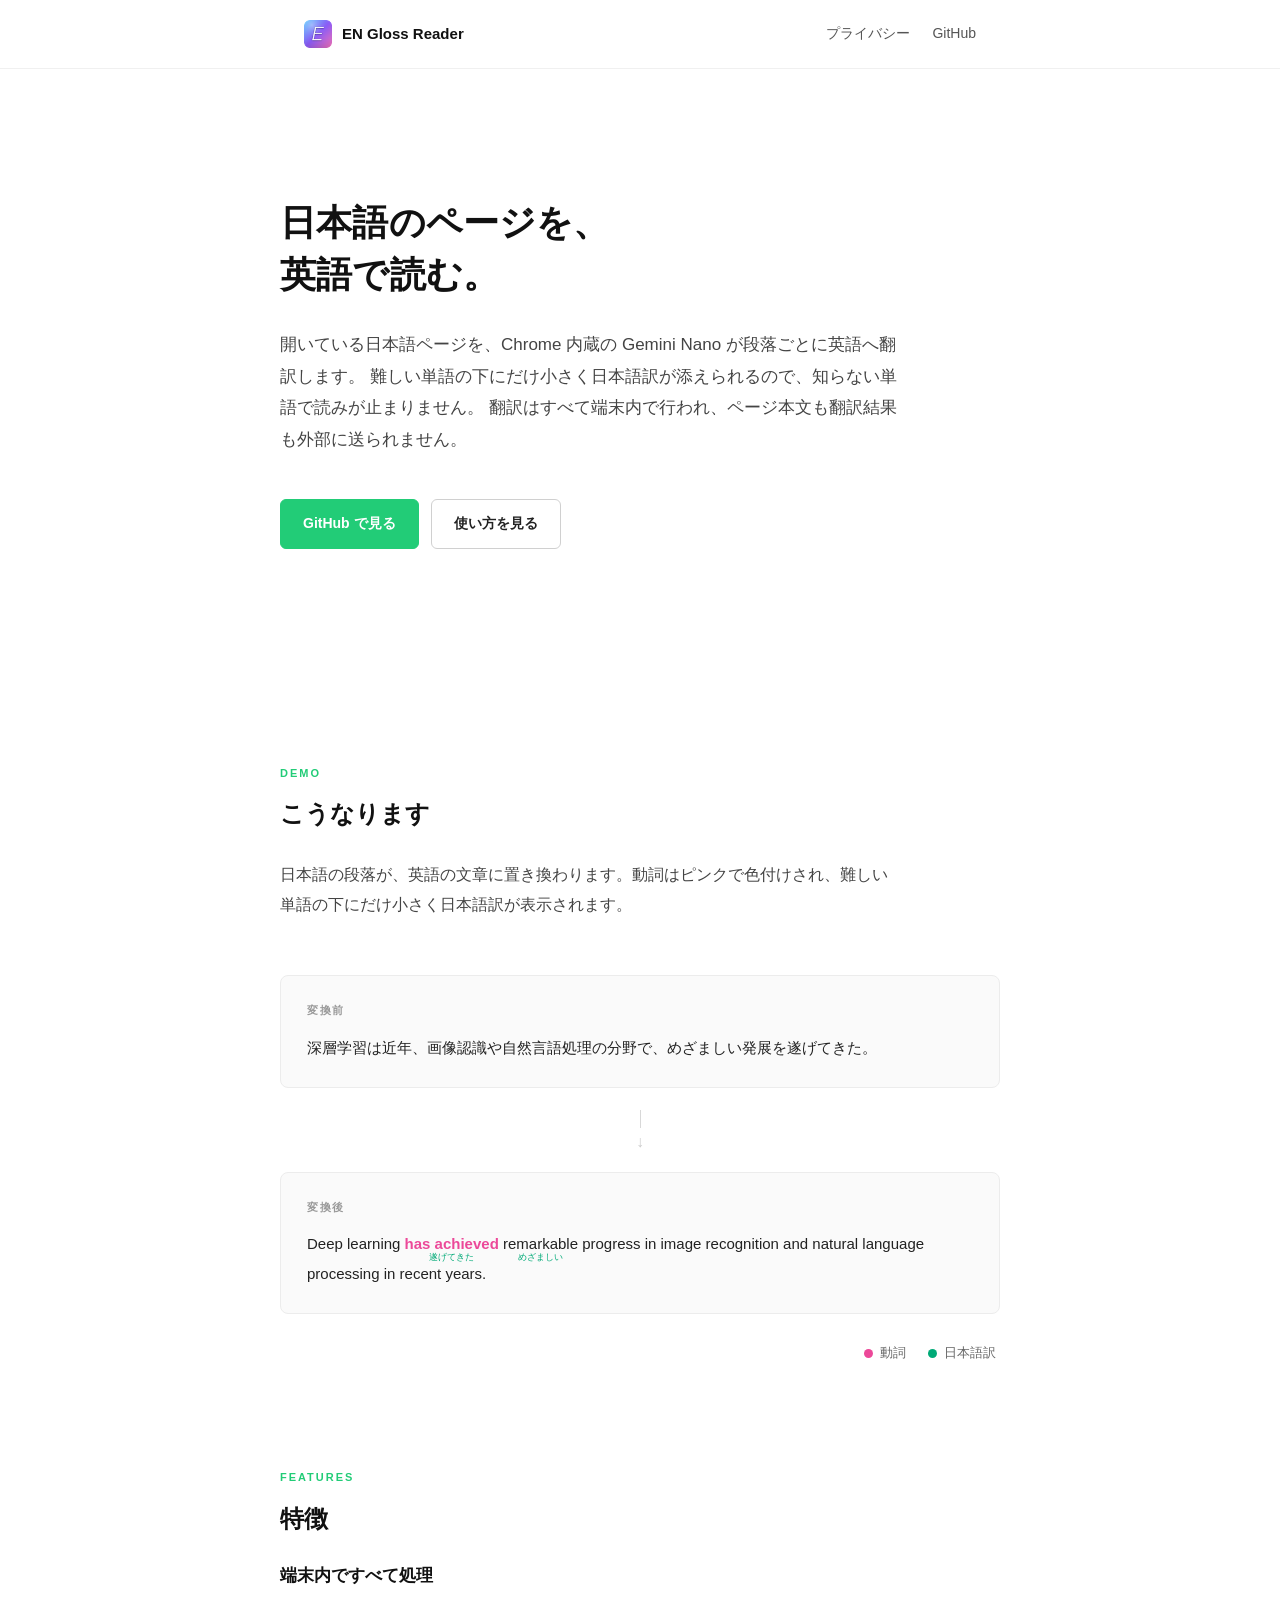
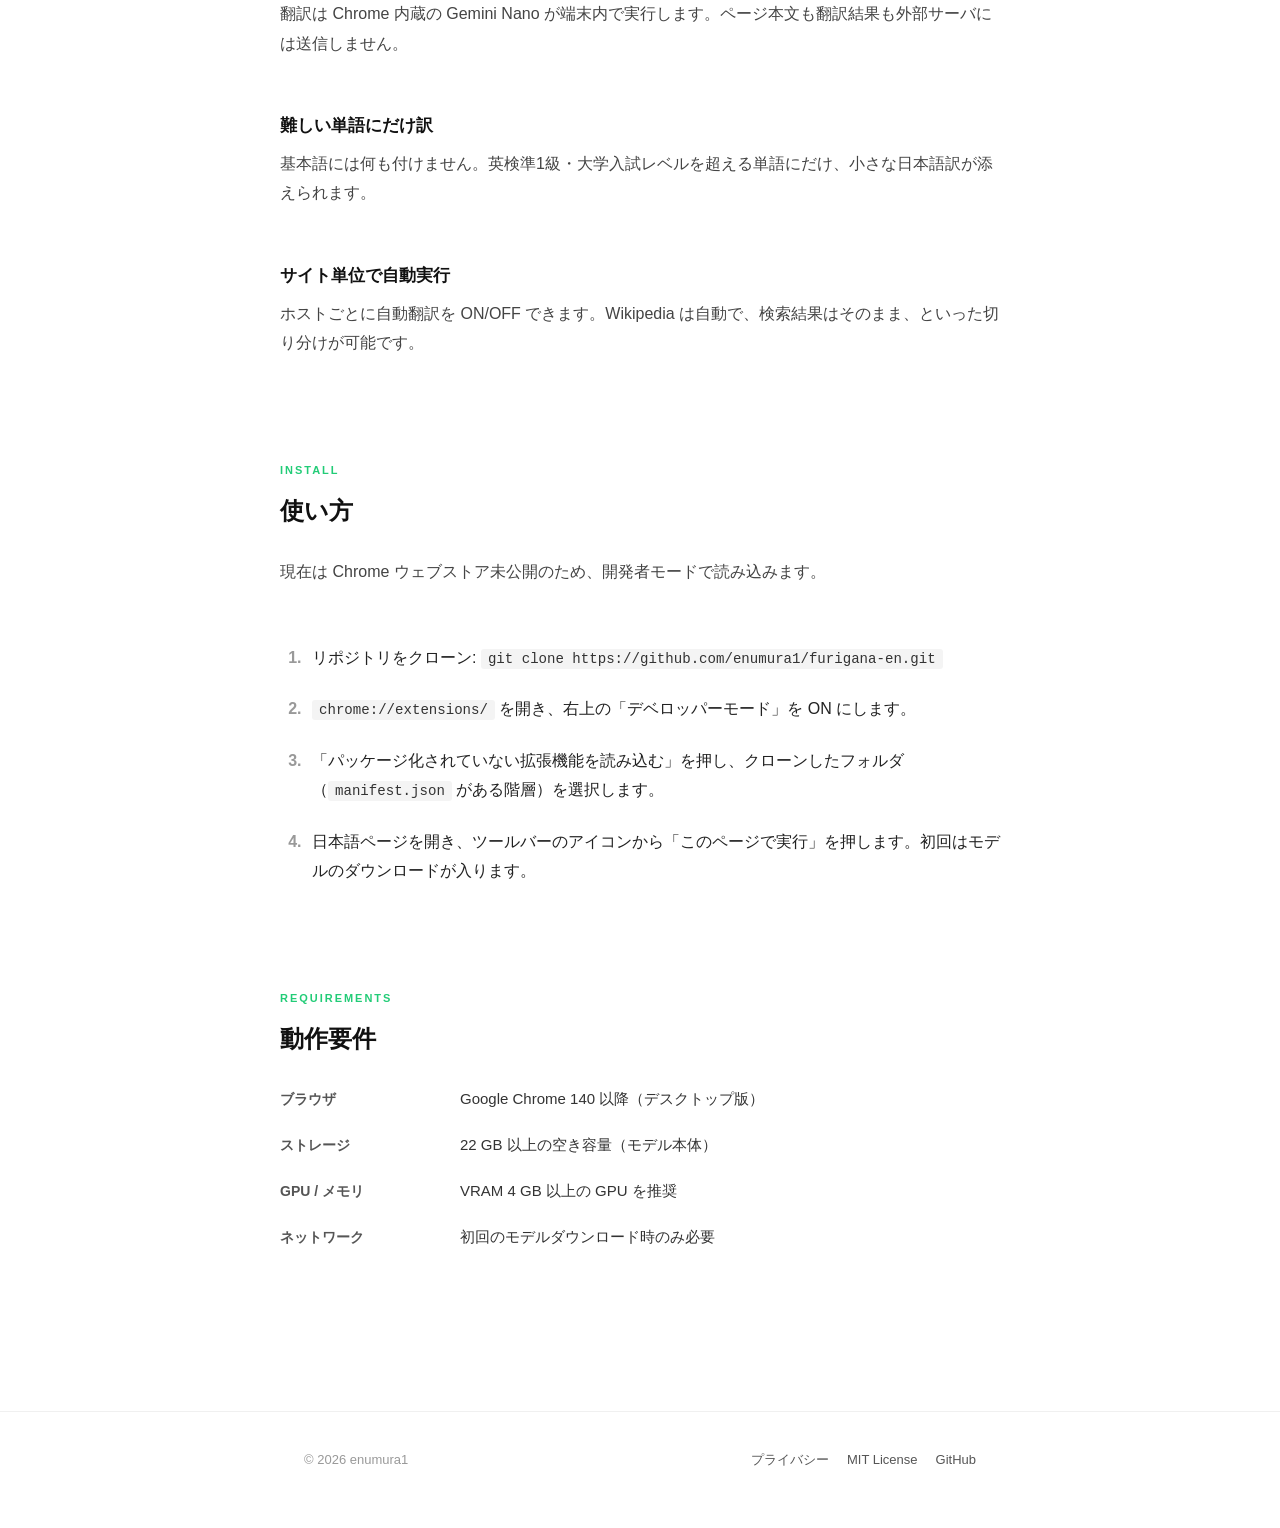
==== commit f6a99e89: "docs(site): rebuild landing site with vertical rhythm Reintroduce the GitHub Pages site under docs/ " ====
--- a/docs/index.html
+++ b/docs/index.html
@@ -6,48 +6,43 @@
     <title>EN Gloss Reader — 日本語ページを英語で読む Chrome 拡張</title>
     <meta
       name="description"
-      content="日本語のページを英語に翻訳し、むずかしい単語の下に小さく日本語訳をつける Chrome 拡張。すべて端末内で処理、外部送信ゼロ。"
+      content="日本語のページを英語に翻訳し、難しい単語の下に小さく日本語訳を添える Chrome 拡張。すべて端末内で処理し、外部送信は行いません。"
     />
     <meta property="og:title" content="EN Gloss Reader" />
     <meta
       property="og:description"
-      content="日本語のページを英語に翻訳し、むずかしい単語の下に小さく日本語訳をつける Chrome 拡張。"
+      content="日本語のページを英語に翻訳し、難しい単語の下に小さく日本語訳を添える Chrome 拡張。"
     />
     <meta property="og:type" content="website" />
-    <meta property="og:image" content="./assets/icon-128.png" />
     <link rel="icon" type="image/png" sizes="48x48" href="./assets/icon-48.png" />
     <link rel="icon" type="image/png" sizes="128x128" href="./assets/icon-128.png" />
-
-    <link rel="preconnect" href="https://fonts.googleapis.com" />
-    <link rel="preconnect" href="https://fonts.gstatic.com" crossorigin />
-    <link
-      rel="stylesheet"
-      href="https://fonts.googleapis.com/css2?family=Noto+Sans+JP:wght@400;500;700&family=JetBrains+Mono:wght@400;600&display=swap"
-    />
     <link rel="stylesheet" href="./styles.css" />
   </head>
   <body>
     <header class="site-header">
-      <div class="shell site-header__inner">
-        <a class="brand" href="./index.html" aria-label="EN Gloss Reader">
-          <img src="./assets/icon-48.png" alt="" width="32" height="32" />
+      <div class="container site-header__inner">
+        <a class="brand" href="./index.html">
+          <img src="./assets/icon-48.png" alt="" />
           <span>EN Gloss Reader</span>
         </a>
-        <span class="site-header__meta" aria-hidden="true">v0.1.0</span>
+        <nav class="site-header__nav" aria-label="サイト内ナビゲーション">
+          <a href="./privacy.html">プライバシー</a>
+          <a
+            href="https://github.com/enumura1/furigana-en"
+            target="_blank"
+            rel="noopener noreferrer"
+            >GitHub</a
+          >
+        </nav>
       </div>
     </header>
 
     <main>
-      <!-- Hero -->
-      <section class="hero shell" aria-labelledby="hero-title">
-        <h1 id="hero-title">
-          日本語のページを英語で読む。<br />
-          むずかしい単語の下に、小さく日本語訳。
-        </h1>
-        <p>
-          Chrome 内蔵の Gemini Nano が、開いている日本語ページを段落ごとに
-          英語へ翻訳します。英検準1級・大学入試レベルを超えるような単語にだけ、
-          小さな日本語訳を添えるので、知らない単語で読みが止まりません。
+      <section class="container hero">
+        <h1>日本語のページを、<br />英語で読む。</h1>
+        <p class="hero__lead">
+          開いている日本語ページを、Chrome 内蔵の Gemini Nano が段落ごとに英語へ翻訳します。
+          難しい単語の下にだけ小さく日本語訳が添えられるので、知らない単語で読みが止まりません。
           翻訳はすべて端末内で行われ、ページ本文も翻訳結果も外部に送られません。
         </p>
         <div class="hero__cta">
@@ -56,140 +51,135 @@
             href="https://github.com/enumura1/furigana-en"
             target="_blank"
             rel="noopener noreferrer"
-            >GitHub で見る →</a
+            >GitHub で見る</a
           >
           <a class="btn btn--ghost" href="#install">使い方を見る</a>
         </div>
       </section>
 
-      <!-- Demo -->
-      <section class="shell" aria-labelledby="demo-title">
+      <section class="container section" aria-labelledby="demo-title">
+        <span class="section__eyebrow">Demo</span>
         <h2 id="demo-title">こうなります</h2>
-        <p class="section-lede">
-          日本語のページに拡張を効かせると、本文がこのように置き換わります。
-          動詞はピンクに、知らない可能性のある単語の下には小さく日本語訳が出ます。
+        <p class="section__intro">
+          日本語の段落が、英語の文章に置き換わります。動詞はピンクで色付けされ、難しい単語の下にだけ小さく日本語訳が表示されます。
         </p>
 
         <div class="demo">
-          <div class="demo__pair">
-            <div class="demo__panel">
-              <span class="demo__label">日本語のページ</span>
-              <p class="demo__before">
-                深層学習は近年、画像認識や自然言語処理の分野で、めざましい発展を遂げてきた。
-              </p>
-            </div>
-
-            <div class="demo__arrow" aria-hidden="true">↓</div>
-
-            <div class="demo__panel">
-              <span class="demo__label">拡張をオンにすると</span>
-              <p class="demo__after">
-                Deep learning has <ruby class="engloss-word engloss-verb">achieved<rt class="engloss-ja">達成した</rt></ruby> <ruby class="engloss-word">remarkable<rt class="engloss-ja">めざましい</rt></ruby> progress in image recognition and natural language processing in recent years.
-              </p>
-            </div>
+          <div class="demo__panel">
+            <span class="demo__label">変換前</span>
+            <p class="demo__text">
+              深層学習は近年、画像認識や自然言語処理の分野で、めざましい発展を遂げてきた。
+            </p>
           </div>
 
-          <div class="demo__legend" role="note" aria-label="表示の凡例">
-            <span class="demo__legend-item">
-              <span class="demo__legend-dot demo__legend-dot--verb" aria-hidden="true"></span>
-              ピンクの単語 = 動詞
-            </span>
-            <span class="demo__legend-item">
-              <span class="demo__legend-dot demo__legend-dot--gloss" aria-hidden="true"></span>
-              単語の下の小さな字 = 日本語訳
-            </span>
+          <div class="demo__arrow" aria-hidden="true">↓</div>
+
+          <div class="demo__panel">
+            <span class="demo__label">変換後</span>
+            <p class="demo__text">
+              Deep learning <ruby class="engloss-word engloss-verb">has achieved<rt class="engloss-ja">遂げてきた</rt></ruby> <ruby class="engloss-word">remarkable<rt class="engloss-ja">めざましい</rt></ruby> progress in image recognition and natural language processing in recent years.
+            </p>
           </div>
+        </div>
+
+        <div class="demo__legend" role="note" aria-label="表示の凡例">
+          <span class="demo__legend-item">
+            <span class="demo__legend-dot demo__legend-dot--verb" aria-hidden="true"></span>
+            動詞
+          </span>
+          <span class="demo__legend-item">
+            <span class="demo__legend-dot demo__legend-dot--gloss" aria-hidden="true"></span>
+            日本語訳
+          </span>
         </div>
       </section>
 
-      <!-- Features -->
-      <section class="shell" aria-labelledby="features-title">
-        <h2 id="features-title">3 つの特徴</h2>
+      <section class="container section" aria-labelledby="features-title">
+        <span class="section__eyebrow">Features</span>
+        <h2 id="features-title">特徴</h2>
+
         <div class="features">
           <div class="feature">
-            <h3>すべて端末内で処理</h3>
+            <h3>端末内ですべて処理</h3>
             <p>
-              翻訳は Chrome 内蔵の Gemini Nano が端末のなかだけで動かします。
-              ページ本文も翻訳結果も外部サーバには送信されません
-              （ソースコードに <code>fetch</code> も <code>XMLHttpRequest</code> も書かれていません）。
+              翻訳は Chrome 内蔵の Gemini Nano が端末内で実行します。ページ本文も翻訳結果も外部サーバには送信しません。
             </p>
           </div>
           <div class="feature">
-            <h3>むずかしい単語にだけ日本語訳</h3>
+            <h3>難しい単語にだけ訳</h3>
             <p>
-              基本語にはなにも添えません。英検準1級・大学入試レベルを超えるような単語の下にだけ、
-              小さな日本語訳がつきます。知っている単語で読みが止まりません。
+              基本語には何も付けません。英検準1級・大学入試レベルを超える単語にだけ、小さな日本語訳が添えられます。
             </p>
           </div>
           <div class="feature">
-            <h3>サイト単位で自動翻訳の ON/OFF</h3>
+            <h3>サイト単位で自動実行</h3>
             <p>
-              「Wikipedia は自動で翻訳、Google 検索結果は触らない」のような設定が、
-              ホストごとに独立してできます。意図しないページが勝手に書き換わることはありません。
+              ホストごとに自動翻訳を ON/OFF できます。Wikipedia は自動で、検索結果はそのまま、といった切り分けが可能です。
             </p>
           </div>
         </div>
       </section>
 
-      <!-- Requirements -->
-      <section class="shell" aria-labelledby="requirements-title">
-        <h2 id="requirements-title">動作要件</h2>
-        <div class="specs">
-          <dl>
-            <dt>ブラウザ</dt>
-            <dd>Google Chrome 140 以降（デスクトップ版）</dd>
-
-            <dt>OS</dt>
-            <dd>macOS 13+ / Windows 10+ / Linux / ChromeOS</dd>
-
-            <dt>ストレージ</dt>
-            <dd>22 GB 以上の空き容量（Gemini Nano モデル本体）</dd>
-
-            <dt>メモリ / GPU</dt>
-            <dd>VRAM 4 GB 以上の GPU、または RAM 16 GB 以上 + 4 コア以上の CPU</dd>
-
-            <dt>ネットワーク</dt>
-            <dd>初回モデルダウンロード時のみ必要</dd>
-          </dl>
-        </div>
-      </section>
-
-      <!-- Install -->
-      <section class="shell" id="install" aria-labelledby="install-title">
+      <section class="container section" id="install" aria-labelledby="install-title">
+        <span class="section__eyebrow">Install</span>
         <h2 id="install-title">使い方</h2>
-        <p class="section-lede">
-          現在は Chrome Web Store 公開前のため、開発者モードで読み込みます。
+        <p class="section__intro">
+          現在は Chrome ウェブストア未公開のため、開発者モードで読み込みます。
         </p>
-
         <ol class="steps">
           <li>
-            <strong>リポジトリをクローン:</strong><br />
+            リポジトリをクローン:
             <code>git clone https://github.com/enumura1/furigana-en.git</code>
           </li>
           <li>
-            <span class="kbd">chrome://extensions/</span> を開いて、
-            右上の<strong>「デベロッパーモード」</strong>を ON。
+            <code>chrome://extensions/</code> を開き、右上の「デベロッパーモード」を ON にします。
           </li>
           <li>
-            <strong>「パッケージ化されていない拡張機能を読み込む」</strong>を押して、
-            クローンしたフォルダ（<code>manifest.json</code> がある階層）を選択。
+            「パッケージ化されていない拡張機能を読み込む」を押し、クローンしたフォルダ（<code>manifest.json</code> がある階層）を選択します。
           </li>
           <li>
-            ツールバーにアイコンをピン留めし、日本語のページを開いて
-            <strong>「このページで実行」</strong>を押すと翻訳が始まります。
-            初回はモデルのダウンロードが走ります（数分〜十数分）。
+            日本語ページを開き、ツールバーのアイコンから「このページで実行」を押します。初回はモデルのダウンロードが入ります。
           </li>
         </ol>
+      </section>
+
+      <section class="container section" aria-labelledby="reqs-title">
+        <span class="section__eyebrow">Requirements</span>
+        <h2 id="reqs-title">動作要件</h2>
+
+        <dl class="specs">
+          <dt>ブラウザ</dt>
+          <dd>Google Chrome 140 以降（デスクトップ版）</dd>
+
+          <dt>ストレージ</dt>
+          <dd>22 GB 以上の空き容量（モデル本体）</dd>
+
+          <dt>GPU / メモリ</dt>
+          <dd>VRAM 4 GB 以上の GPU を推奨</dd>
+
+          <dt>ネットワーク</dt>
+          <dd>初回のモデルダウンロード時のみ必要</dd>
+        </dl>
       </section>
     </main>
 
     <footer class="site-footer">
-      <div class="shell site-footer__inner">
+      <div class="container site-footer__inner">
         <span>© 2026 enumura1</span>
         <span class="site-footer__links">
-          <a href="https://github.com/enumura1/furigana-en" target="_blank" rel="noopener noreferrer">GitHub</a>
-          <a href="./privacy.html">プライバシーポリシー</a>
-          <a href="https://github.com/enumura1/furigana-en/blob/main/LICENSE" target="_blank" rel="noopener noreferrer">MIT License</a>
+          <a href="./privacy.html">プライバシー</a>
+          <a
+            href="https://github.com/enumura1/furigana-en/blob/main/LICENSE"
+            target="_blank"
+            rel="noopener noreferrer"
+            >MIT License</a
+          >
+          <a
+            href="https://github.com/enumura1/furigana-en"
+            target="_blank"
+            rel="noopener noreferrer"
+            >GitHub</a
+          >
         </span>
       </div>
     </footer>
--- a/docs/styles.css
+++ b/docs/styles.css
@@ -1,464 +1,446 @@
-/* =============================================================
-   EN Gloss Reader — landing site (simple rewrite)
-   - White background, plain sans-serif (Noto Sans JP)
-   - Single 720px column, no editorial affectation
-   - Brand gradient as a single 3px ribbon at the top
-   - Verb pink and gloss green appear ONLY inside .demo
-   ============================================================= */
-
-:root {
-  --ink:        #1a1a1a;
-  --ink-soft:   #4a4a4a;
-  --mute:       #888;
-  --bg:         #ffffff;
-  --bg-soft:    #f6f7f8;
-  --rule:       #e5e5e7;
-  --accent:     #ec4899;        /* matches in-product verb pink */
-  --gloss:      #0a7;           /* matches in-product gloss green */
-
-  --font:       "Noto Sans JP", system-ui, -apple-system,
-                "Segoe UI", "Hiragino Kaku Gothic ProN", sans-serif;
-  --mono:       "JetBrains Mono", ui-monospace, "SFMono-Regular",
-                Consolas, monospace;
-}
-
-* { box-sizing: border-box; margin: 0; padding: 0; }
-
-html { -webkit-text-size-adjust: 100%; }
+/* --- reset & base --- */
+*,
+*::before,
+*::after {
+  box-sizing: border-box;
+}
+
+html {
+  -webkit-text-size-adjust: 100%;
+}
 
 body {
-  font-family: var(--font);
-  font-weight: 400;
-  background: var(--bg);
-  color: var(--ink);
-  line-height: 1.75;
+  margin: 0;
+  font-family:
+    -apple-system, BlinkMacSystemFont, "Segoe UI", "Hiragino Sans",
+    "Hiragino Kaku Gothic ProN", "Noto Sans JP", "Yu Gothic UI", sans-serif;
   font-size: 16px;
+  line-height: 1.85;
+  color: #222;
+  background: #fff;
   -webkit-font-smoothing: antialiased;
   -moz-osx-font-smoothing: grayscale;
 }
 
-body::before {
-  content: "";
-  position: fixed;
-  top: 0; left: 0; right: 0;
-  height: 3px;
-  background: linear-gradient(90deg, #5dc8ff 0%, #8b5cf6 50%, #ec4899 100%);
-  z-index: 100;
-}
-
-img { display: block; max-width: 100%; }
-
 a {
-  color: var(--ink);
+  color: #0a7;
   text-decoration: underline;
-  text-decoration-color: var(--rule);
   text-underline-offset: 3px;
-  transition: color 150ms ease, text-decoration-color 150ms ease;
-}
-a:hover { color: var(--accent); text-decoration-color: var(--accent); }
-
-.shell {
+}
+
+a:hover {
+  color: #086;
+}
+
+code {
+  font-family:
+    ui-monospace, SFMono-Regular, Menlo, Consolas, "Liberation Mono", monospace;
+  font-size: 0.88em;
+  background: #f4f4f4;
+  padding: 2px 7px;
+  border-radius: 3px;
+  color: #333;
+}
+
+h1,
+h2,
+h3 {
+  line-height: 1.45;
+  color: #111;
+  font-weight: 700;
+  margin: 0;
+}
+
+p {
+  margin: 0 0 1.1em;
+}
+
+p:last-child {
+  margin-bottom: 0;
+}
+
+/* --- layout --- */
+.container {
   max-width: 720px;
   margin: 0 auto;
   padding: 0 24px;
 }
 
-/* ---------- Header ---------- */
+/* --- header --- */
 .site-header {
-  padding: 24px 0;
-  border-bottom: 1px solid var(--rule);
-}
+  border-bottom: 1px solid #f0f0f0;
+}
+
 .site-header__inner {
   display: flex;
   align-items: center;
   justify-content: space-between;
-  gap: 16px;
-}
+  padding-top: 20px;
+  padding-bottom: 20px;
+}
+
 .brand {
   display: inline-flex;
   align-items: center;
+  gap: 10px;
+  color: #111;
+  text-decoration: none;
+  font-weight: 700;
+  font-size: 15px;
+}
+
+.brand img {
+  display: block;
+  width: 28px;
+  height: 28px;
+}
+
+.site-header__nav {
+  display: flex;
+  gap: 22px;
+  font-size: 14px;
+}
+
+.site-header__nav a {
+  color: #555;
+  text-decoration: none;
+}
+
+.site-header__nav a:hover {
+  color: #111;
+  text-decoration: underline;
+}
+
+/* --- hero --- */
+.hero {
+  padding: 128px 0 112px;
+}
+
+.hero h1 {
+  font-size: 36px;
+  letter-spacing: 0.005em;
+  margin-bottom: 28px;
+}
+
+.hero__lead {
+  font-size: 17px;
+  color: #444;
+  margin-bottom: 44px;
+  max-width: 620px;
+}
+
+.hero__cta {
+  display: flex;
+  flex-wrap: wrap;
   gap: 12px;
+}
+
+.btn {
+  display: inline-block;
+  padding: 11px 22px;
+  border-radius: 6px;
+  font-size: 14px;
+  font-weight: 600;
   text-decoration: none;
-  color: var(--ink);
+  border: 1px solid transparent;
+  transition: background-color 0.15s ease, border-color 0.15s ease,
+    color 0.15s ease;
+}
+
+.btn--primary {
+  background: #2c7;
+  color: #fff;
+  border-color: #2c7;
+}
+
+.btn--primary:hover {
+  background: #1b6;
+  border-color: #1b6;
+  color: #fff;
+}
+
+.btn--ghost {
+  background: #fff;
+  color: #222;
+  border-color: #d0d0d0;
+}
+
+.btn--ghost:hover {
+  background: #f7f7f7;
+  color: #111;
+  border-color: #b8b8b8;
+}
+
+/* --- generic section --- */
+.section {
+  padding: 96px 0;
+}
+
+.section + .section {
+  padding-top: 0;
+}
+
+.section__eyebrow {
+  display: inline-block;
+  font-size: 11px;
   font-weight: 700;
-  font-size: 16px;
-}
-.brand img {
-  width: 32px;
-  height: 32px;
+  letter-spacing: 0.18em;
+  text-transform: uppercase;
+  color: #2c7;
+  margin-bottom: 14px;
+}
+
+.section h2 {
+  font-size: 24px;
+  margin-bottom: 28px;
+}
+
+.section__intro {
+  color: #444;
+  margin-bottom: 56px;
+  max-width: 620px;
+}
+
+/* --- demo (stacked vertically) --- */
+.demo {
+  display: flex;
+  flex-direction: column;
+  align-items: stretch;
+  gap: 18px;
+  margin-bottom: 28px;
+}
+
+.demo__panel {
+  background: #fafafa;
+  border: 1px solid #ececec;
   border-radius: 8px;
-}
-.site-header__meta {
-  font-family: var(--mono);
-  font-size: 12px;
-  color: var(--mute);
-  letter-spacing: 0.04em;
-}
-
-/* ---------- Hero ---------- */
-.hero {
-  padding: 64px 0 48px;
-}
-.hero h1 {
-  font-size: clamp(26px, 4.4vw, 34px);
-  font-weight: 700;
-  line-height: 1.45;
-  letter-spacing: -0.005em;
-  margin-bottom: 20px;
-}
-.hero p {
-  font-size: 16px;
-  color: var(--ink-soft);
-  margin-bottom: 28px;
-  max-width: 36em;
-}
-.hero__cta {
-  display: flex;
-  gap: 12px;
-  flex-wrap: wrap;
-}
-
-.btn {
-  display: inline-flex;
-  align-items: center;
-  gap: 8px;
-  padding: 11px 20px;
-  border-radius: 8px;
-  text-decoration: none;
-  font-weight: 600;
-  font-size: 15px;
-  border: 1px solid transparent;
-  font-family: inherit;
-  cursor: pointer;
-  transition: all 180ms ease;
-}
-.btn--primary {
-  background: var(--ink);
-  color: #fff;
-}
-.btn--primary:hover {
-  background: var(--accent);
-  color: #fff;
-  text-decoration: none;
-}
-.btn--ghost {
-  background: var(--bg);
-  color: var(--ink);
-  border-color: var(--rule);
-}
-.btn--ghost:hover {
-  border-color: var(--ink);
-  color: var(--ink);
-  text-decoration: none;
-}
-
-/* ---------- Section frame ---------- */
-section {
-  padding: 56px 0;
-  border-top: 1px solid var(--rule);
-}
-section h2 {
-  font-size: 22px;
-  font-weight: 700;
-  margin-bottom: 24px;
-  letter-spacing: -0.005em;
-}
-section .section-lede {
-  color: var(--ink-soft);
-  margin-bottom: 24px;
-  max-width: 36em;
-}
-
-/* ---------- Demo block (the centerpiece) ---------- */
-.demo {
-  background: var(--bg-soft);
-  border: 1px solid var(--rule);
-  border-radius: 12px;
-  padding: 24px;
-}
-.demo__pair {
-  display: flex;
-  flex-direction: column;
-  gap: 16px;
-}
-.demo__panel {
-  background: #fff;
-  border: 1px solid var(--rule);
-  border-radius: 8px;
-  padding: 18px 20px;
-}
+  padding: 24px 26px;
+}
+
 .demo__label {
   display: block;
-  font-size: 12px;
+  font-size: 11px;
+  font-weight: 700;
+  letter-spacing: 0.14em;
+  text-transform: uppercase;
+  color: #999;
+  margin-bottom: 12px;
+}
+
+.demo__text {
+  margin: 0;
+  font-size: 15px;
+  line-height: 2;
+  color: #222;
+}
+
+/* the divider between the two panels — a subtle vertical mark + arrow */
+.demo__arrow {
+  display: flex;
+  flex-direction: column;
+  align-items: center;
+  gap: 6px;
+  padding: 4px 0;
+  color: #ccc;
+  font-size: 16px;
+  line-height: 1;
+  user-select: none;
+}
+
+.demo__arrow::before {
+  content: "";
+  width: 1px;
+  height: 18px;
+  background: #d8d8d8;
+}
+
+/* mirror the extension's content.js styling so the demo matches the product */
+.engloss-word {
+  ruby-position: under;
+  ruby-align: center;
+}
+
+.engloss-word > .engloss-ja {
+  color: #0a7;
+  font-size: 0.62em;
+  font-weight: normal;
+}
+
+.engloss-verb {
+  color: #ec4899;
   font-weight: 600;
-  color: var(--mute);
-  letter-spacing: 0.06em;
-  margin-bottom: 8px;
-}
-.demo__before {
-  font-size: 17px;
-  line-height: 1.85;
-  color: var(--ink);
-  margin: 0;
-}
-.demo__after {
-  font-size: 17px;
-  line-height: 2.6;
-  color: var(--ink);
-  margin: 0;
-}
-.demo__arrow {
-  text-align: center;
-  color: var(--mute);
-  font-size: 18px;
-  font-weight: 600;
-}
+}
+
+/* legend deliberately sits right-aligned, separated from the panels */
 .demo__legend {
-  margin-top: 20px;
-  display: flex;
-  gap: 18px;
+  display: flex;
   flex-wrap: wrap;
-  font-size: 13px;
-  color: var(--ink-soft);
-}
+  justify-content: flex-end;
+  gap: 22px;
+  font-size: 12.5px;
+  color: #666;
+  margin-top: 18px;
+  padding-right: 4px;
+}
+
 .demo__legend-item {
   display: inline-flex;
   align-items: center;
-  gap: 6px;
-}
+  gap: 7px;
+}
+
 .demo__legend-dot {
-  width: 10px;
-  height: 10px;
-  border-radius: 2px;
+  width: 9px;
+  height: 9px;
+  border-radius: 50%;
   display: inline-block;
 }
-.demo__legend-dot--verb { background: var(--accent); }
-.demo__legend-dot--gloss { background: var(--gloss); }
-
-/* In-product styles — applied verbatim inside .demo so what the user
-   sees here matches what the extension produces in real pages. */
-.demo ruby.engloss-word {
-  ruby-position: under;
-  ruby-align: center;
-}
-.demo ruby.engloss-word > rt.engloss-ja {
-  color: var(--gloss);
-  font-size: 0.72em;
-  font-weight: 400;
-  letter-spacing: 0.02em;
-  font-family: var(--font);
-}
-.demo .engloss-verb {
-  color: var(--accent);
-  font-weight: 600;
-}
-
-/* ---------- Features ---------- */
+
+.demo__legend-dot--verb {
+  background: #ec4899;
+}
+
+.demo__legend-dot--gloss {
+  background: #0a7;
+}
+
+/* --- features list (vertical stack, generous spacing) --- */
 .features {
-  display: grid;
-  gap: 20px;
-}
+  display: flex;
+  flex-direction: column;
+  gap: 56px;
+}
+
 .feature h3 {
   font-size: 17px;
-  font-weight: 700;
-  margin-bottom: 6px;
-}
+  margin-bottom: 10px;
+}
+
 .feature p {
+  margin: 0;
+  color: #444;
+  line-height: 1.85;
+}
+
+/* --- steps --- */
+.steps {
+  margin: 0;
+  padding-left: 26px;
+}
+
+.steps li {
+  margin-bottom: 22px;
+  line-height: 1.85;
+  padding-left: 6px;
+}
+
+.steps li:last-child {
+  margin-bottom: 0;
+}
+
+.steps li::marker {
+  color: #999;
+  font-weight: 600;
+}
+
+/* --- specs (definition list) --- */
+.specs {
+  margin: 0;
+  display: grid;
+  grid-template-columns: 1fr;
+  gap: 4px;
+}
+
+@media (min-width: 540px) {
+  .specs {
+    grid-template-columns: 160px 1fr;
+    column-gap: 20px;
+    row-gap: 18px;
+  }
+}
+
+.specs dt {
+  font-weight: 600;
+  color: #555;
+  font-size: 14px;
+  padding-top: 2px;
+}
+
+.specs dd {
+  margin: 0;
   font-size: 15px;
-  color: var(--ink-soft);
+  color: #333;
+}
+
+/* --- prose (privacy page) --- */
+.prose {
+  padding: 96px 0 32px;
+}
+
+.prose h1 {
+  font-size: 28px;
+  margin-bottom: 10px;
+}
+
+.prose .prose__updated {
+  margin-bottom: 48px;
+  color: #999;
+  font-size: 13px;
+}
+
+.prose h2 {
+  font-size: 18px;
+  margin: 56px 0 14px;
+  color: #111;
+}
+
+.prose h2:first-of-type {
+  margin-top: 0;
+}
+
+.prose ul {
+  padding-left: 22px;
+  margin: 0 0 1.2em;
+}
+
+.prose li {
+  margin-bottom: 10px;
   line-height: 1.85;
 }
 
-/* ---------- Specs ---------- */
-.specs dl {
-  display: grid;
-  grid-template-columns: 140px 1fr;
-  row-gap: 14px;
-  column-gap: 24px;
-}
-.specs dt {
-  color: var(--mute);
-  font-size: 14px;
-  font-weight: 500;
-}
-.specs dd {
-  font-size: 15px;
-  color: var(--ink);
-}
-
-/* ---------- Steps ---------- */
-.steps {
-  list-style: none;
-  counter-reset: step;
-  display: flex;
-  flex-direction: column;
-}
-.steps li {
-  counter-increment: step;
-  padding: 18px 0 18px 52px;
-  position: relative;
-  border-bottom: 1px solid var(--rule);
-  font-size: 15px;
-  line-height: 1.85;
-}
-.steps li:last-child { border-bottom: 0; }
-.steps li::before {
-  content: counter(step);
-  position: absolute;
-  left: 0;
-  top: 16px;
-  width: 32px;
-  height: 32px;
-  border: 1px solid var(--rule);
-  border-radius: 50%;
-  display: grid;
-  place-items: center;
-  font-family: var(--mono);
+.prose code {
+  font-size: 0.86em;
+}
+
+/* --- footer --- */
+.site-footer {
+  margin-top: 64px;
+  border-top: 1px solid #f0f0f0;
+  padding: 36px 0 56px;
+  color: #999;
   font-size: 13px;
-  font-weight: 600;
-  color: var(--ink);
-  background: var(--bg);
-}
-.steps strong { font-weight: 700; }
-.steps code,
-.kbd {
-  font-family: var(--mono);
-  font-size: 0.88em;
-  background: var(--bg-soft);
-  padding: 2px 6px;
-  border-radius: 4px;
-  border: 1px solid var(--rule);
-  color: var(--ink);
-}
-.steps code { word-break: break-all; }
-
-/* ---------- Footer ---------- */
-footer.site-footer {
-  padding: 32px 0 48px;
-  border-top: 1px solid var(--rule);
-  color: var(--mute);
-  font-size: 13px;
-}
+}
+
 .site-footer__inner {
   display: flex;
   flex-wrap: wrap;
-  gap: 16px;
   justify-content: space-between;
   align-items: center;
-}
+  gap: 14px;
+}
+
 .site-footer__links {
-  display: flex;
-  gap: 16px;
+  display: inline-flex;
   flex-wrap: wrap;
-}
+  gap: 18px;
+}
+
 .site-footer__links a {
-  color: var(--ink-soft);
+  color: #555;
   text-decoration: none;
 }
+
 .site-footer__links a:hover {
-  color: var(--accent);
-}
-
-/* ---------- Privacy / long-form prose ---------- */
-.prose h1 {
-  font-size: 28px;
-  font-weight: 700;
-  margin-bottom: 8px;
-}
-.prose .updated {
-  display: block;
-  color: var(--mute);
-  font-family: var(--mono);
-  font-size: 12px;
-  letter-spacing: 0.04em;
-  margin-bottom: 28px;
-}
-.prose .ja-summary {
-  background: var(--bg-soft);
-  border: 1px solid var(--rule);
-  border-radius: 10px;
-  padding: 20px 22px;
-  margin-bottom: 36px;
-}
-.prose .ja-summary h2 {
-  font-size: 14px;
-  font-weight: 700;
-  margin-bottom: 12px;
-  color: var(--ink);
-  border: 0;
-  padding: 0;
-}
-.prose .ja-summary ul {
-  list-style: disc;
-  padding-left: 1.4em;
-  margin: 0;
-}
-.prose .ja-summary li {
-  font-size: 14px;
-  line-height: 1.8;
-  color: var(--ink-soft);
-  padding: 0;
-  margin: 0;
-}
-.prose .ja-summary li::before { display: none; }
-.prose h2 {
-  font-size: 18px;
-  font-weight: 700;
-  margin: 32px 0 12px;
-  padding-top: 24px;
-  border-top: 1px solid var(--rule);
-}
-.prose h2:first-of-type { padding-top: 0; border-top: 0; margin-top: 0; }
-.prose p { margin-bottom: 14px; line-height: 1.85; font-size: 15px; }
-.prose ul {
-  list-style: none;
-  margin-bottom: 18px;
-  padding: 0;
-}
-.prose ul li {
-  position: relative;
-  padding-left: 1.4em;
-  margin-bottom: 8px;
-  font-size: 15px;
-  line-height: 1.8;
-}
-.prose ul li::before {
-  content: "";
-  position: absolute;
-  left: 0;
-  top: 0.85em;
-  width: 8px;
-  height: 1px;
-  background: var(--accent);
-}
-.prose code {
-  font-family: var(--mono);
-  font-size: 0.88em;
-  background: var(--bg-soft);
-  padding: 1px 5px;
-  border-radius: 3px;
-  color: var(--ink);
-}
-.prose strong { font-weight: 700; }
-
-/* ---------- Mobile ---------- */
-@media (max-width: 600px) {
-  .hero { padding: 40px 0 32px; }
-  .hero h1 { font-size: 24px; line-height: 1.5; }
-  .hero p { font-size: 15px; }
-  section { padding: 40px 0; }
-  .demo { padding: 18px; }
-  .demo__before, .demo__after { font-size: 16px; }
-  .specs dl { grid-template-columns: 1fr; row-gap: 4px; }
-  .specs dt { padding-top: 12px; }
-  .specs dt + dd { margin-top: 0; }
-  .site-header__meta { display: none; }
-  .site-footer__inner { flex-direction: column; align-items: flex-start; gap: 8px; }
-}
-
-/* ---------- Focus styles ---------- */
-:focus-visible {
-  outline: 2px solid var(--accent);
-  outline-offset: 3px;
-  border-radius: 4px;
-}
+  color: #111;
+  text-decoration: underline;
+}
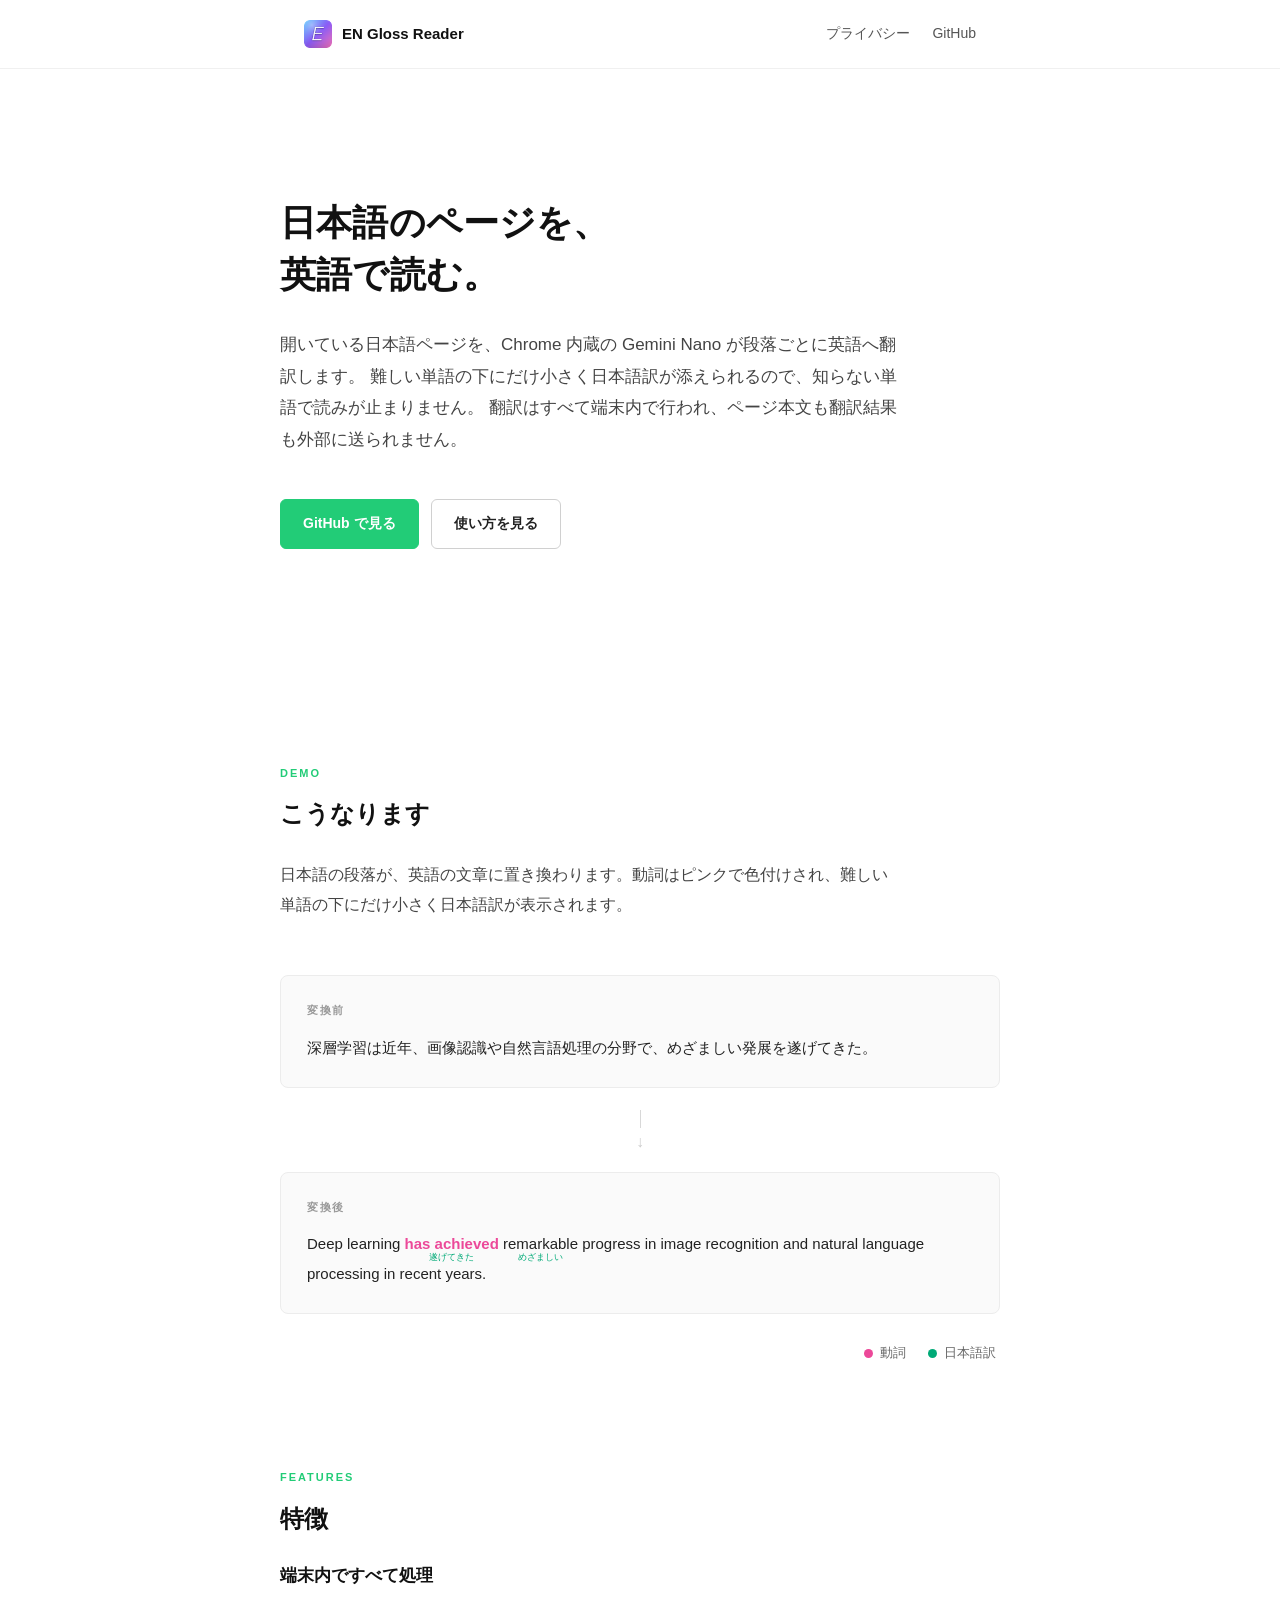
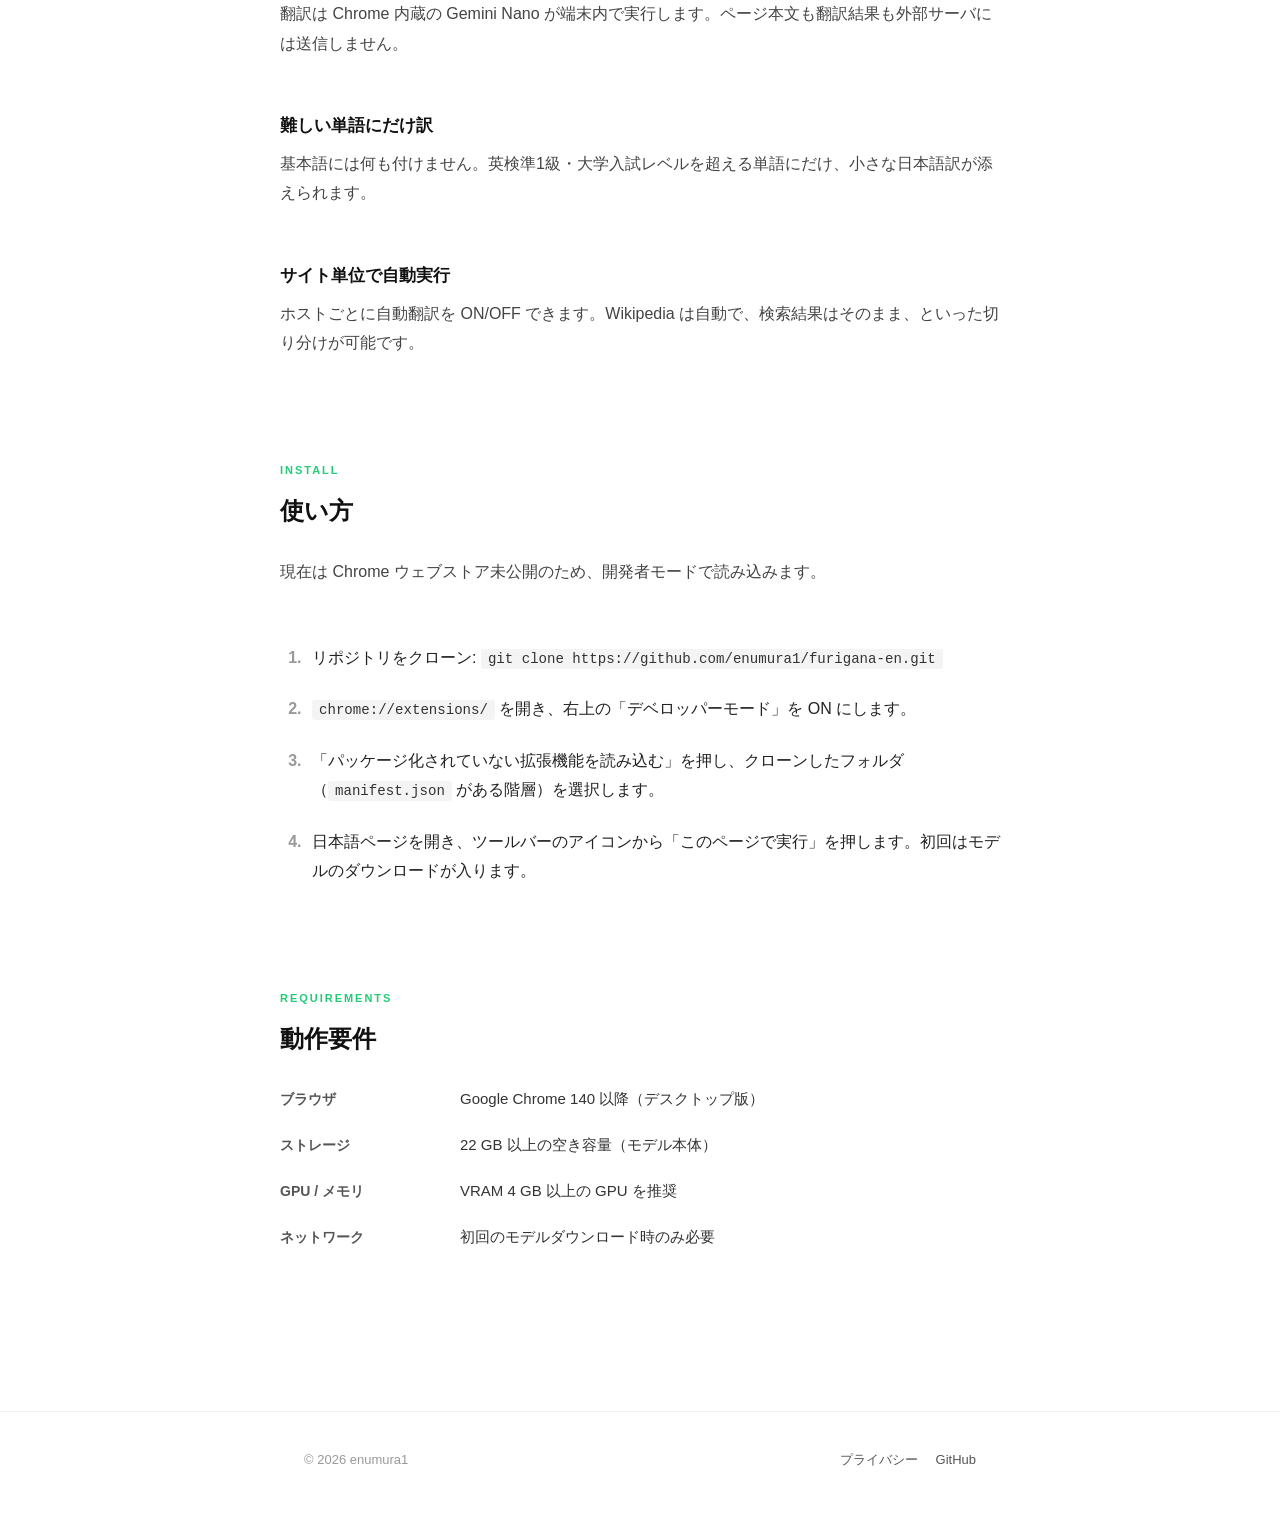
==== commit cc24cadd: "docs(site): drop MIT License link from footer A site footer is not the right place for a license cit" ====
--- a/docs/index.html
+++ b/docs/index.html
@@ -169,12 +169,6 @@
         <span class="site-footer__links">
           <a href="./privacy.html">プライバシー</a>
           <a
-            href="https://github.com/enumura1/furigana-en/blob/main/LICENSE"
-            target="_blank"
-            rel="noopener noreferrer"
-            >MIT License</a
-          >
-          <a
             href="https://github.com/enumura1/furigana-en"
             target="_blank"
             rel="noopener noreferrer"
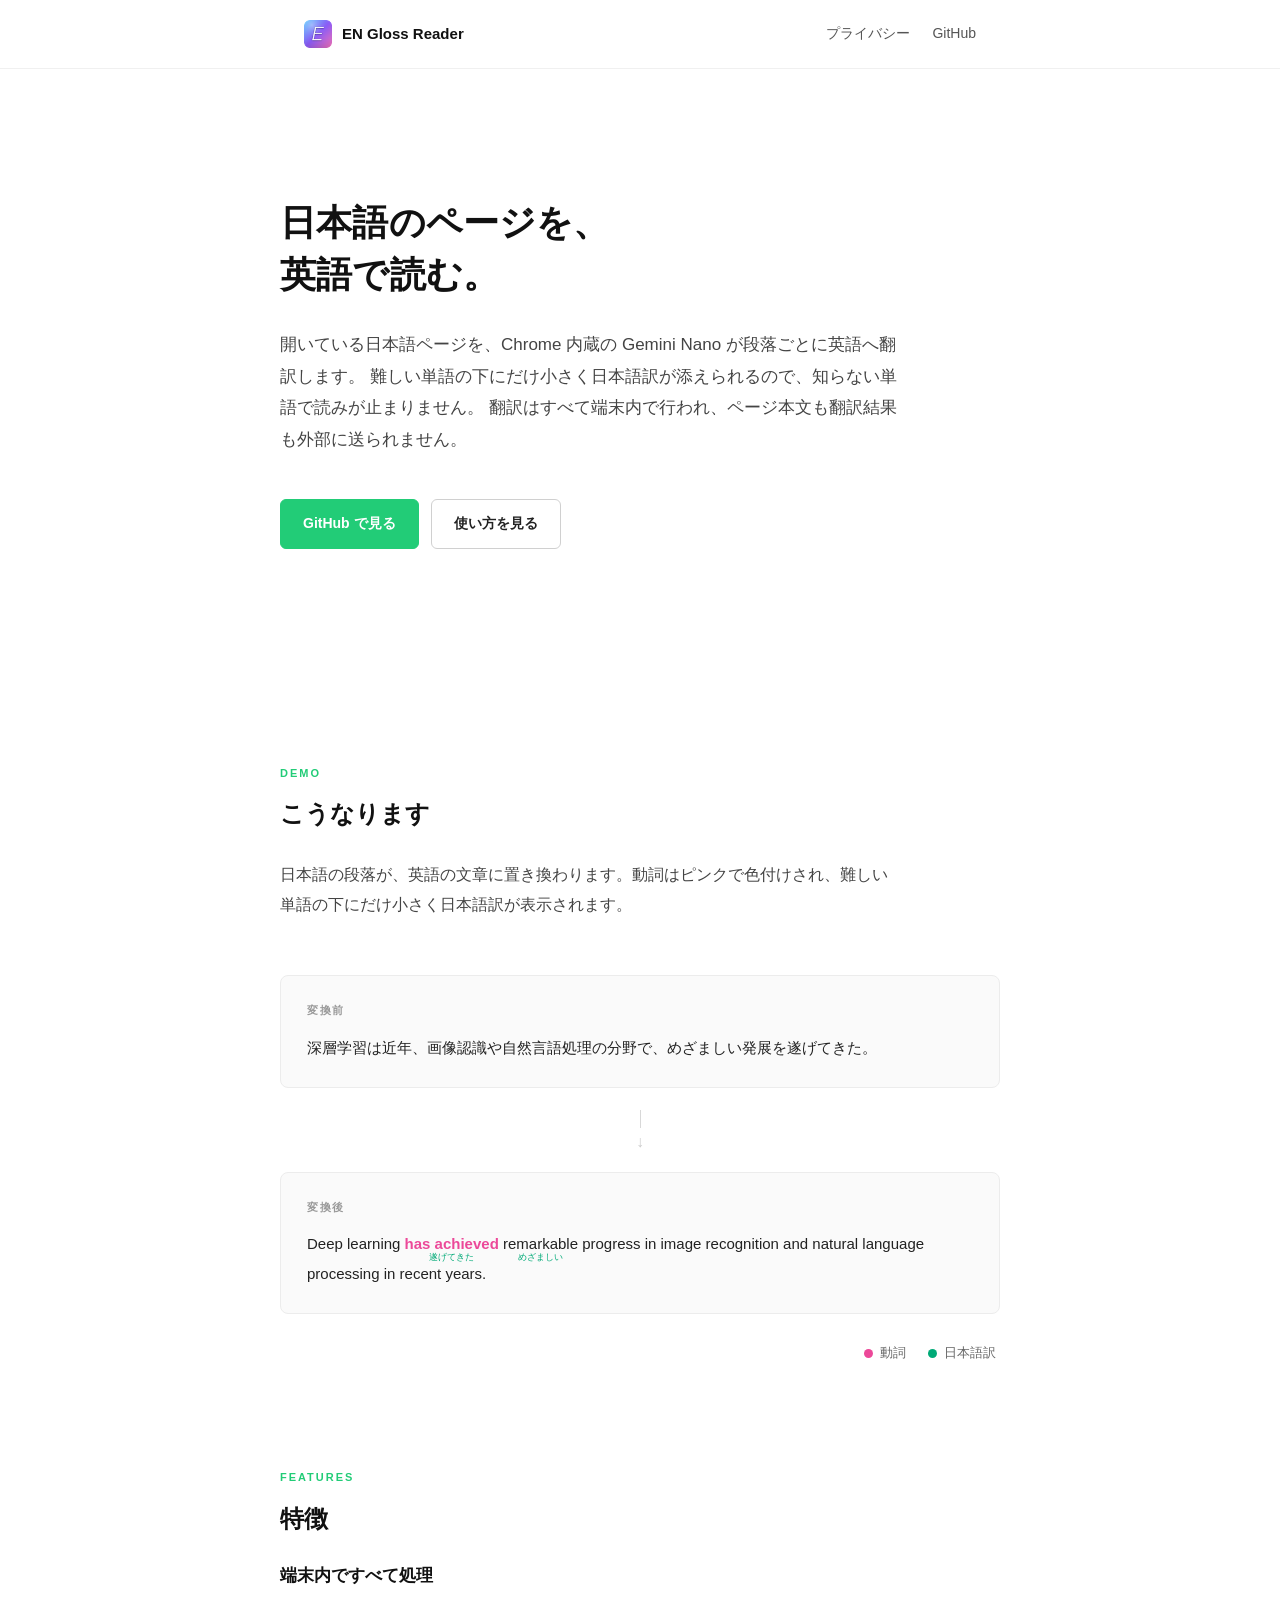
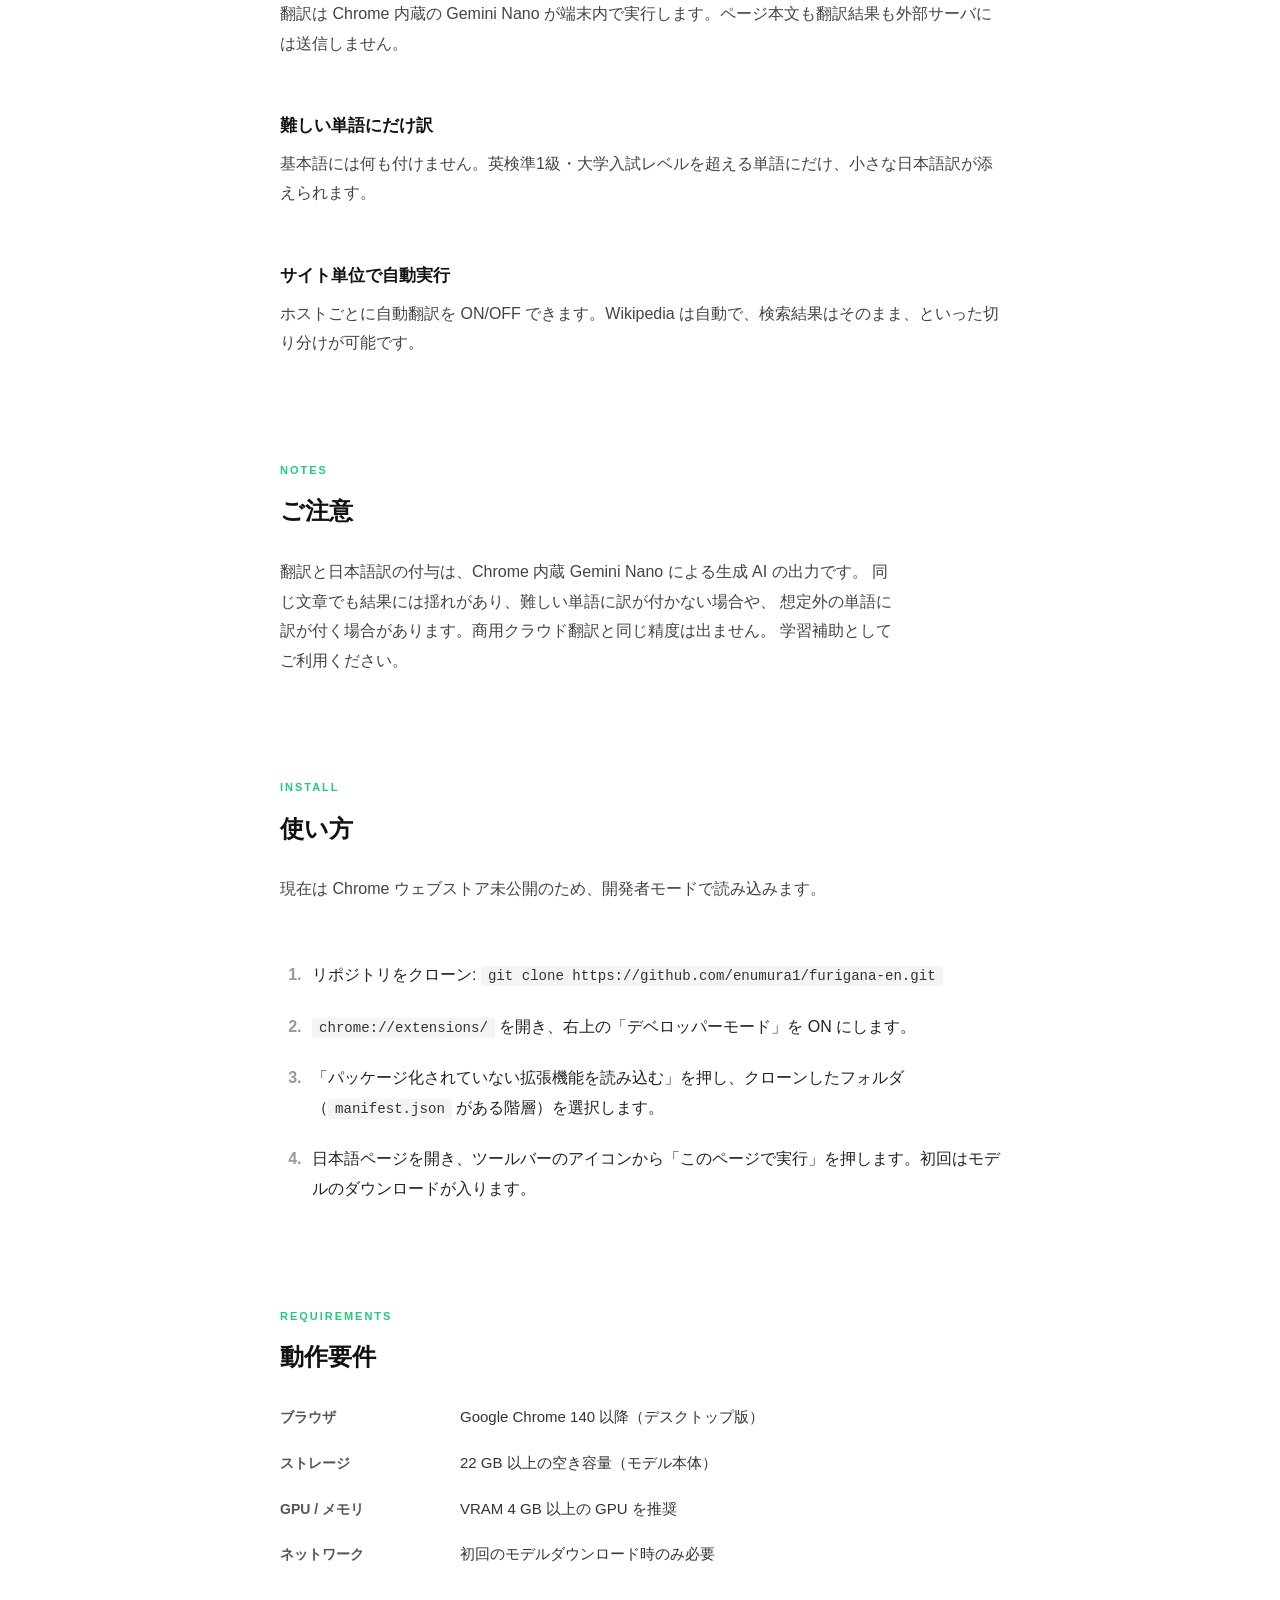
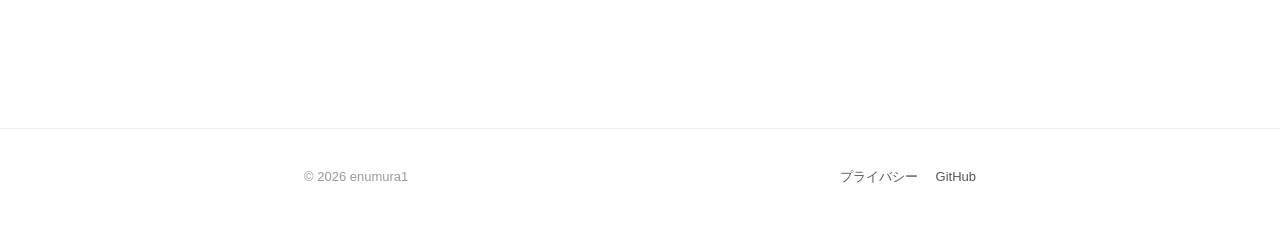
==== commit f0825cd8: "docs(site): add caveats section noting LLM output variability The translation and gloss output come " ====
--- a/docs/index.html
+++ b/docs/index.html
@@ -120,6 +120,17 @@
         </div>
       </section>
 
+      <section class="container section" aria-labelledby="caveats-title">
+        <span class="section__eyebrow">Notes</span>
+        <h2 id="caveats-title">ご注意</h2>
+        <p class="section__intro">
+          翻訳と日本語訳の付与は、Chrome 内蔵 Gemini Nano による生成 AI の出力です。
+          同じ文章でも結果には揺れがあり、難しい単語に訳が付かない場合や、
+          想定外の単語に訳が付く場合があります。商用クラウド翻訳と同じ精度は出ません。
+          学習補助としてご利用ください。
+        </p>
+      </section>
+
       <section class="container section" id="install" aria-labelledby="install-title">
         <span class="section__eyebrow">Install</span>
         <h2 id="install-title">使い方</h2>
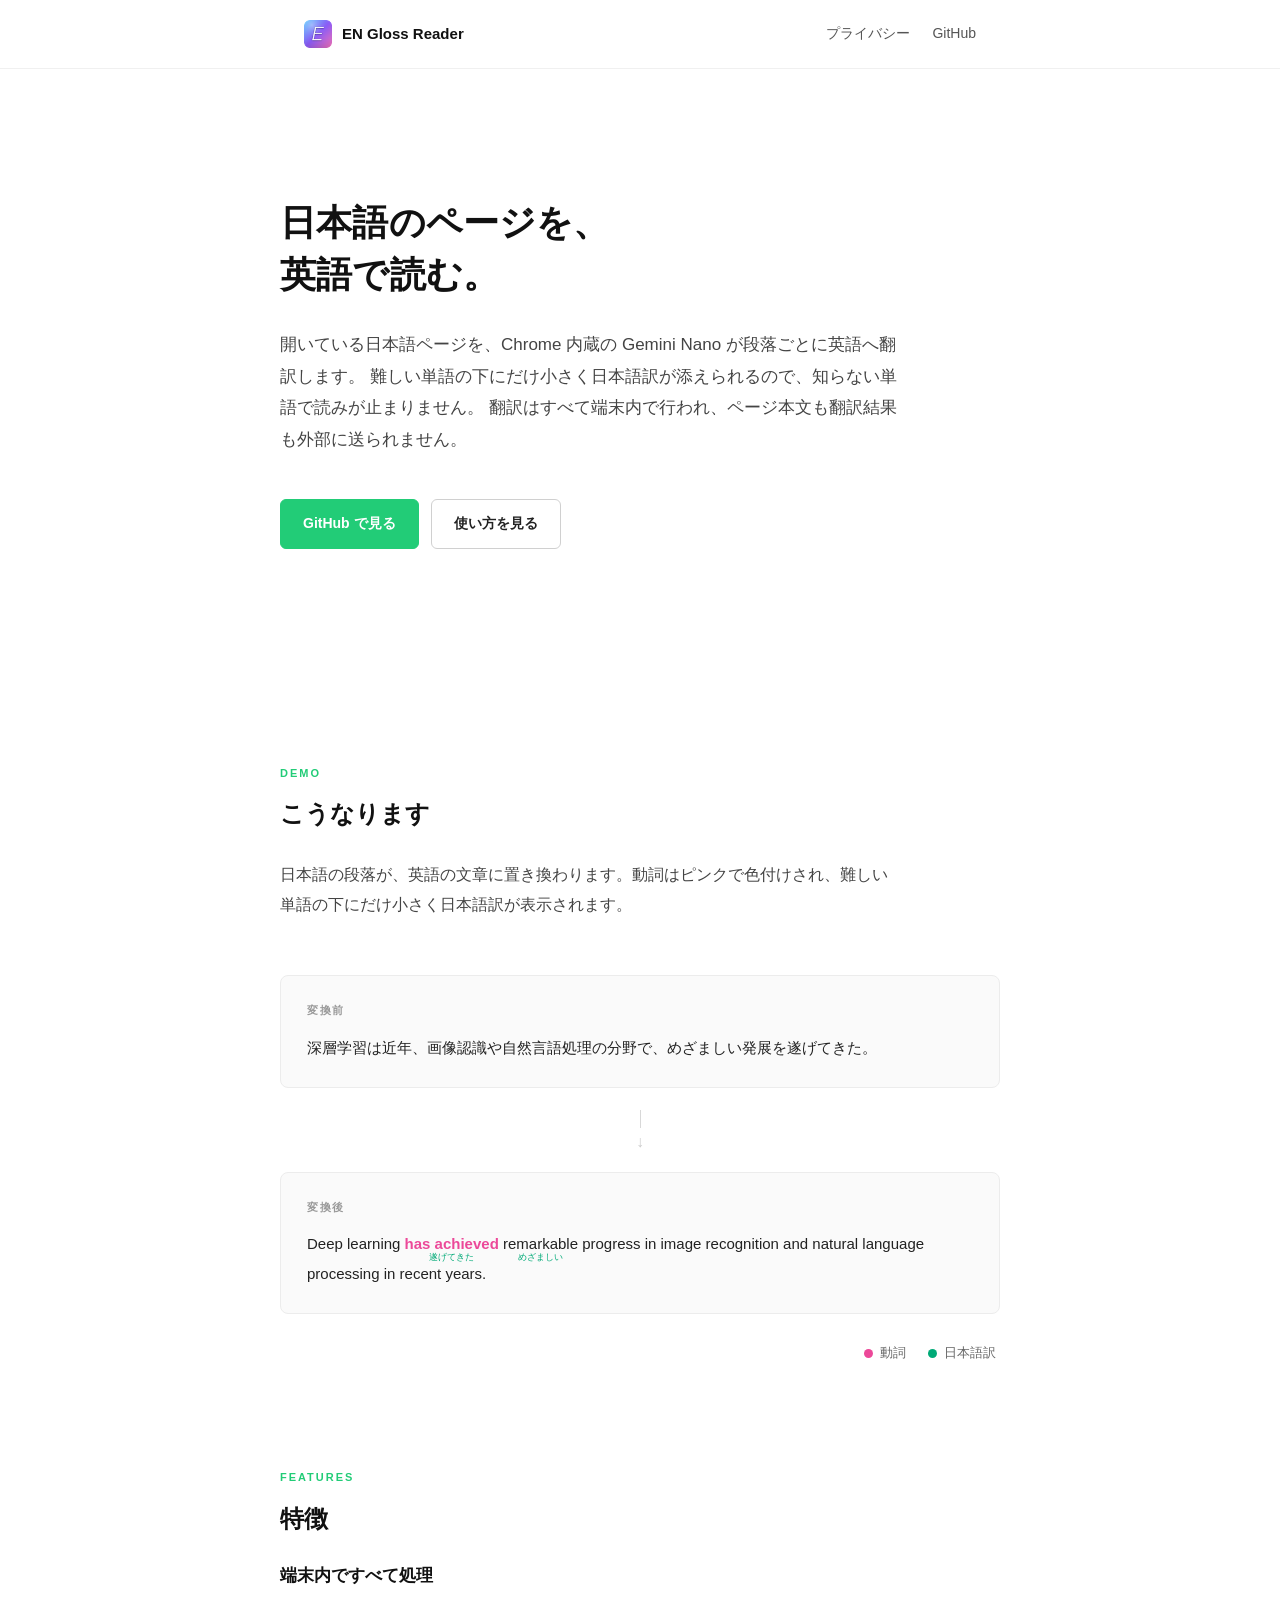
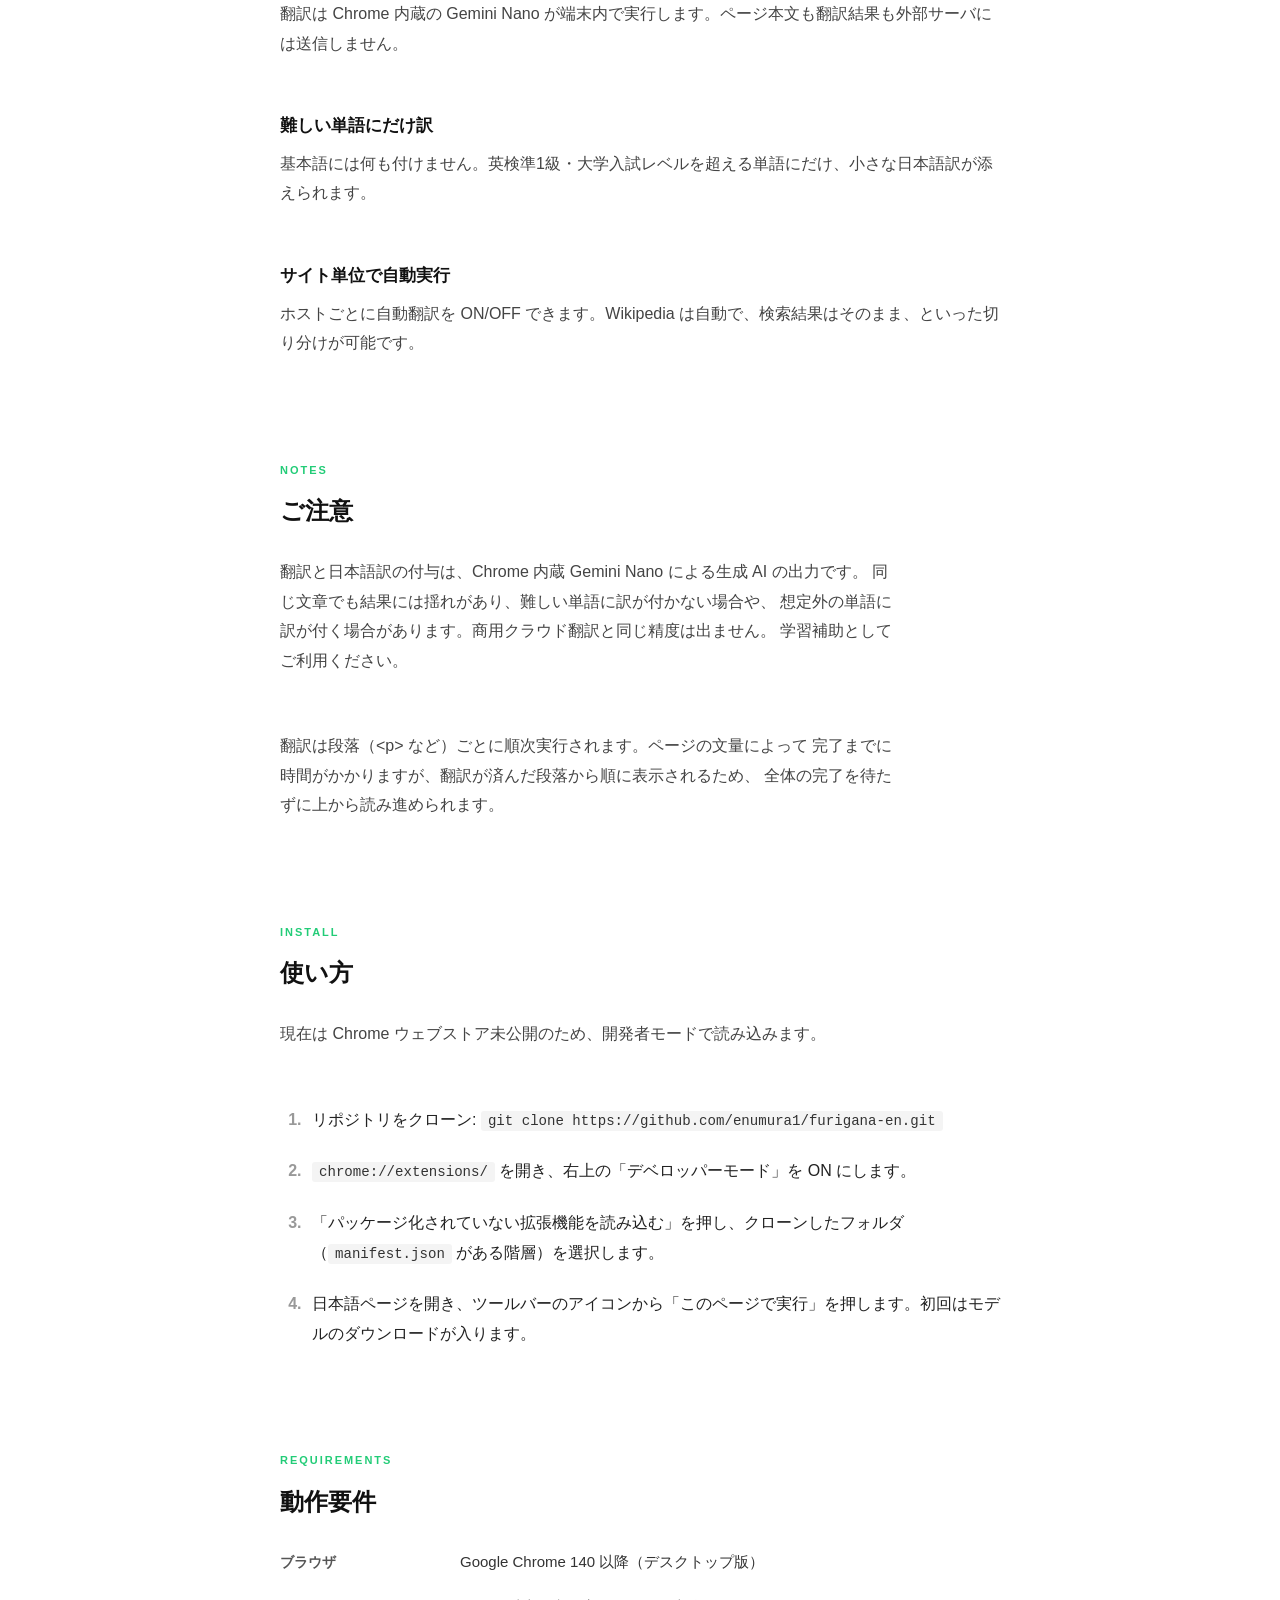
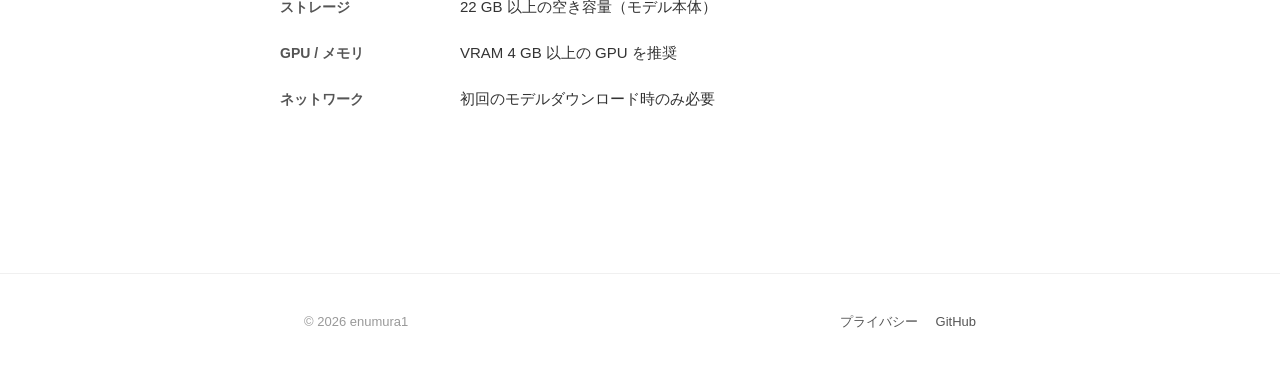
==== commit 3581eff7: "docs(site): note paragraph-by-paragraph translation timing Adds a second caveats paragraph explainin" ====
--- a/docs/index.html
+++ b/docs/index.html
@@ -129,6 +129,11 @@
           想定外の単語に訳が付く場合があります。商用クラウド翻訳と同じ精度は出ません。
           学習補助としてご利用ください。
         </p>
+        <p class="section__intro">
+          翻訳は段落（&lt;p&gt; など）ごとに順次実行されます。ページの文量によって
+          完了までに時間がかかりますが、翻訳が済んだ段落から順に表示されるため、
+          全体の完了を待たずに上から読み進められます。
+        </p>
       </section>
 
       <section class="container section" id="install" aria-labelledby="install-title">
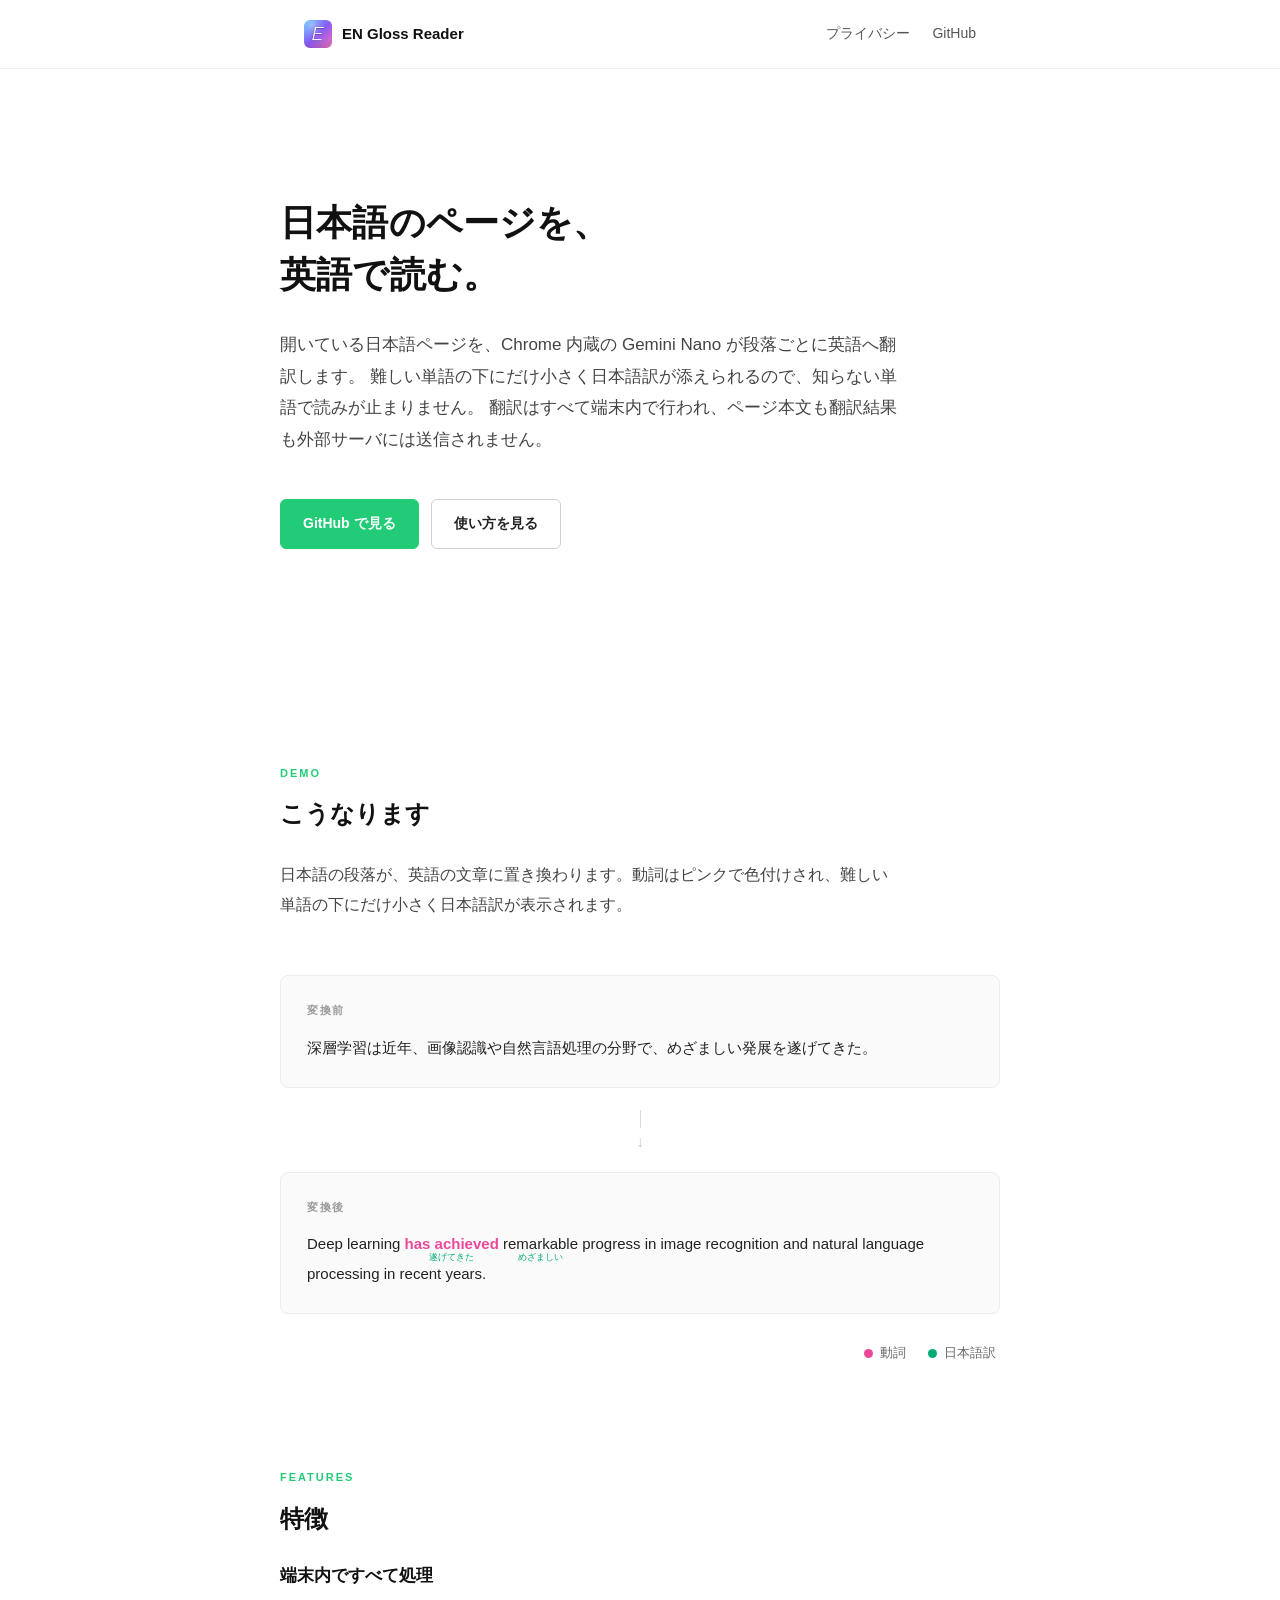
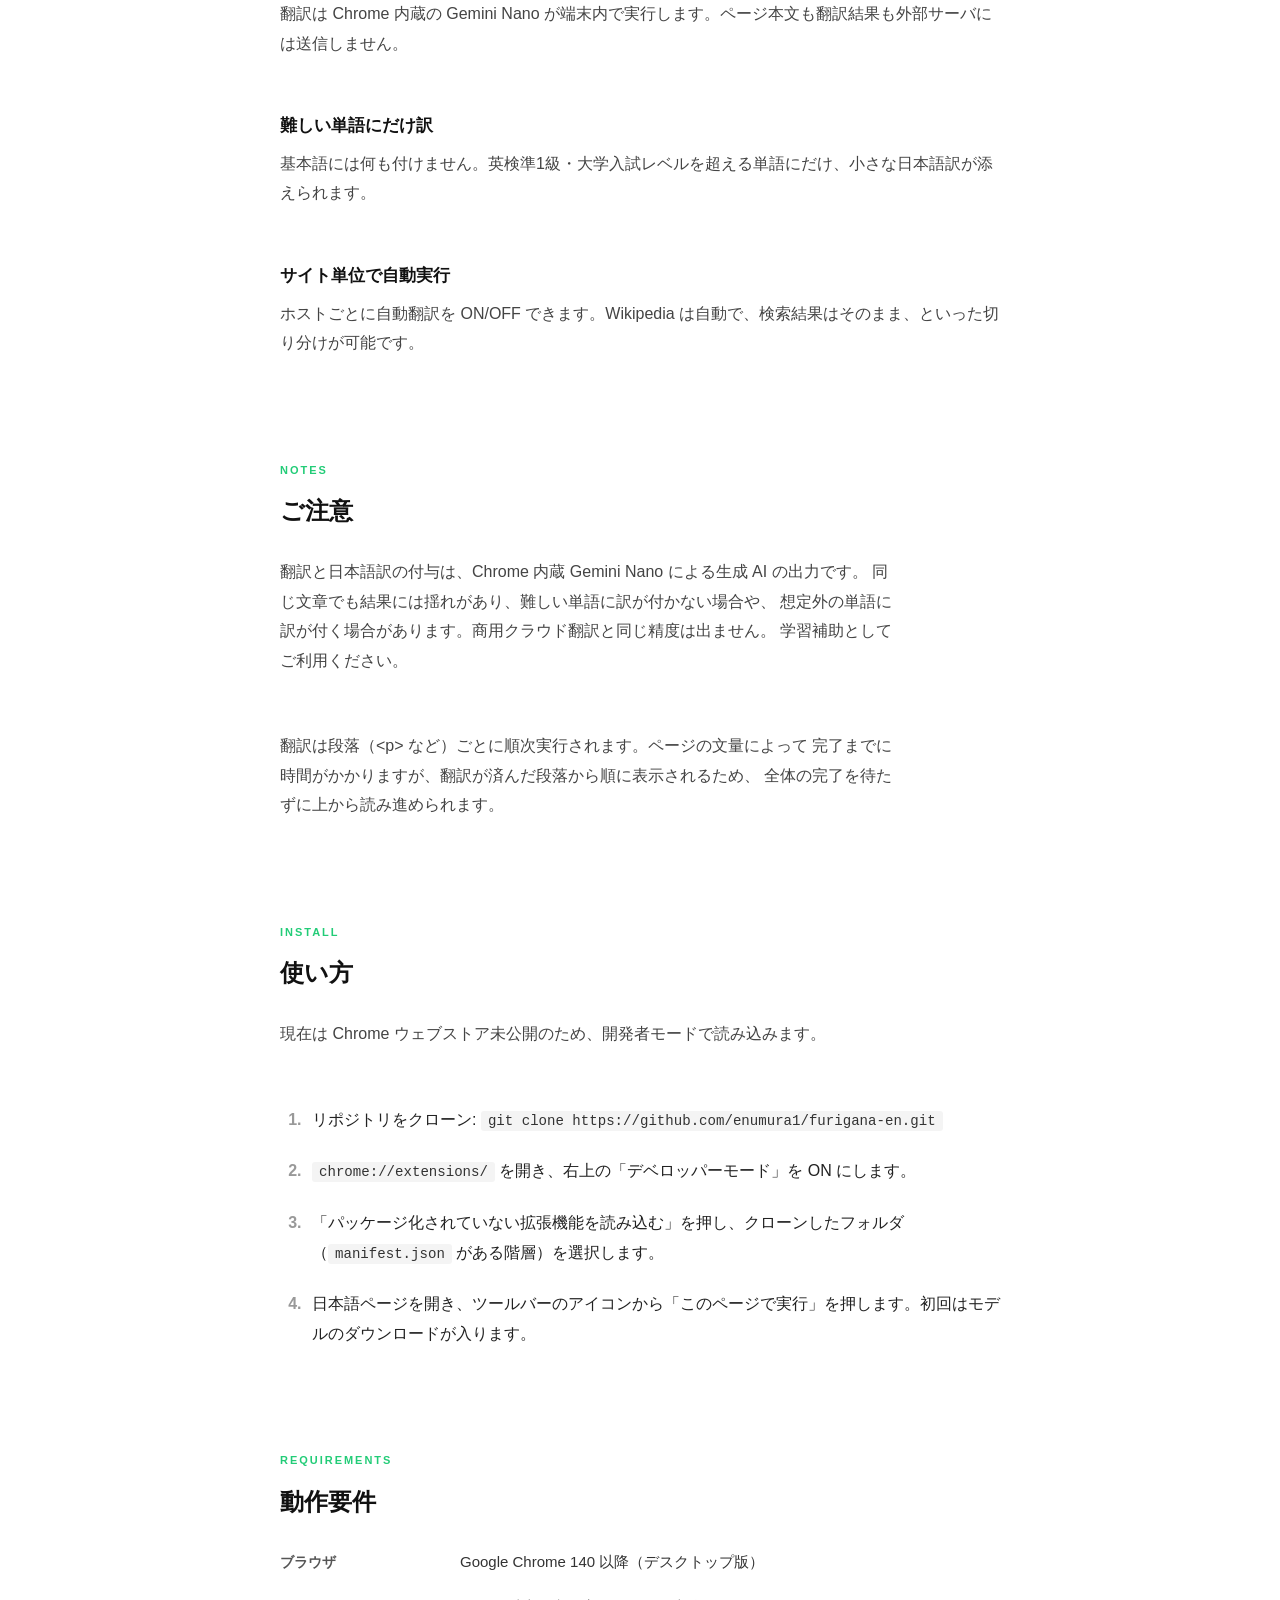
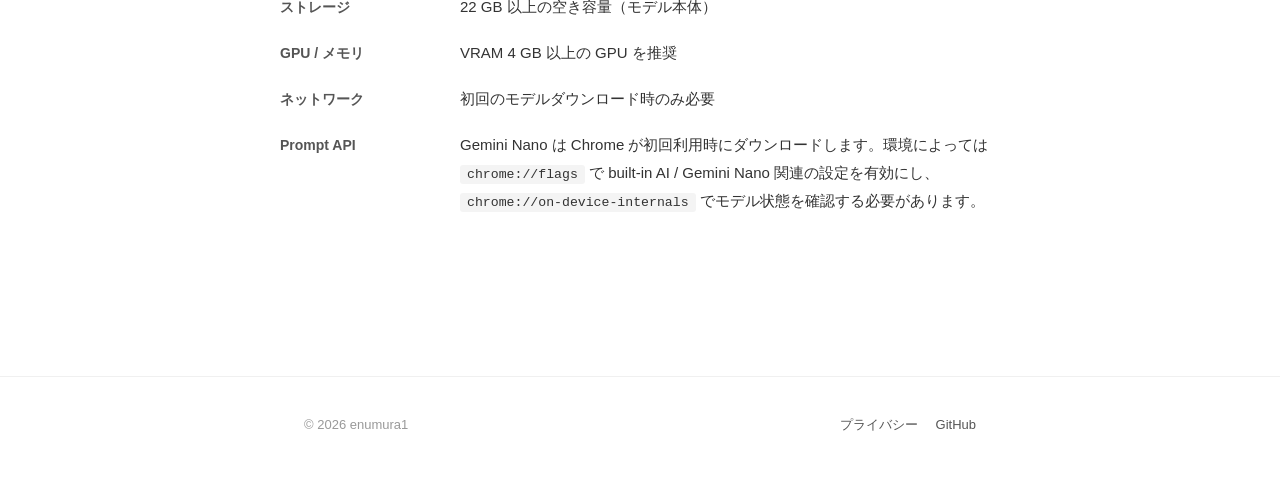
==== commit 5b7262e0: "Harden release privacy messaging" ====
--- a/docs/index.html
+++ b/docs/index.html
@@ -6,7 +6,7 @@
     <title>EN Gloss Reader — 日本語ページを英語で読む Chrome 拡張</title>
     <meta
       name="description"
-      content="日本語のページを英語に翻訳し、難しい単語の下に小さく日本語訳を添える Chrome 拡張。すべて端末内で処理し、外部送信は行いません。"
+      content="日本語のページを英語に翻訳し、難しい単語の下に小さく日本語訳を添える Chrome 拡張。ページ本文や翻訳結果は外部サーバに送信しません。"
     />
     <meta property="og:title" content="EN Gloss Reader" />
     <meta
@@ -43,7 +43,7 @@
         <p class="hero__lead">
           開いている日本語ページを、Chrome 内蔵の Gemini Nano が段落ごとに英語へ翻訳します。
           難しい単語の下にだけ小さく日本語訳が添えられるので、知らない単語で読みが止まりません。
-          翻訳はすべて端末内で行われ、ページ本文も翻訳結果も外部に送られません。
+          翻訳はすべて端末内で行われ、ページ本文も翻訳結果も外部サーバには送信されません。
         </p>
         <div class="hero__cta">
           <a
@@ -175,6 +175,13 @@
 
           <dt>ネットワーク</dt>
           <dd>初回のモデルダウンロード時のみ必要</dd>
+
+          <dt>Prompt API</dt>
+          <dd>
+            Gemini Nano は Chrome が初回利用時にダウンロードします。環境によっては
+            <code>chrome://flags</code> で built-in AI / Gemini Nano 関連の設定を有効にし、
+            <code>chrome://on-device-internals</code> でモデル状態を確認する必要があります。
+          </dd>
         </dl>
       </section>
     </main>
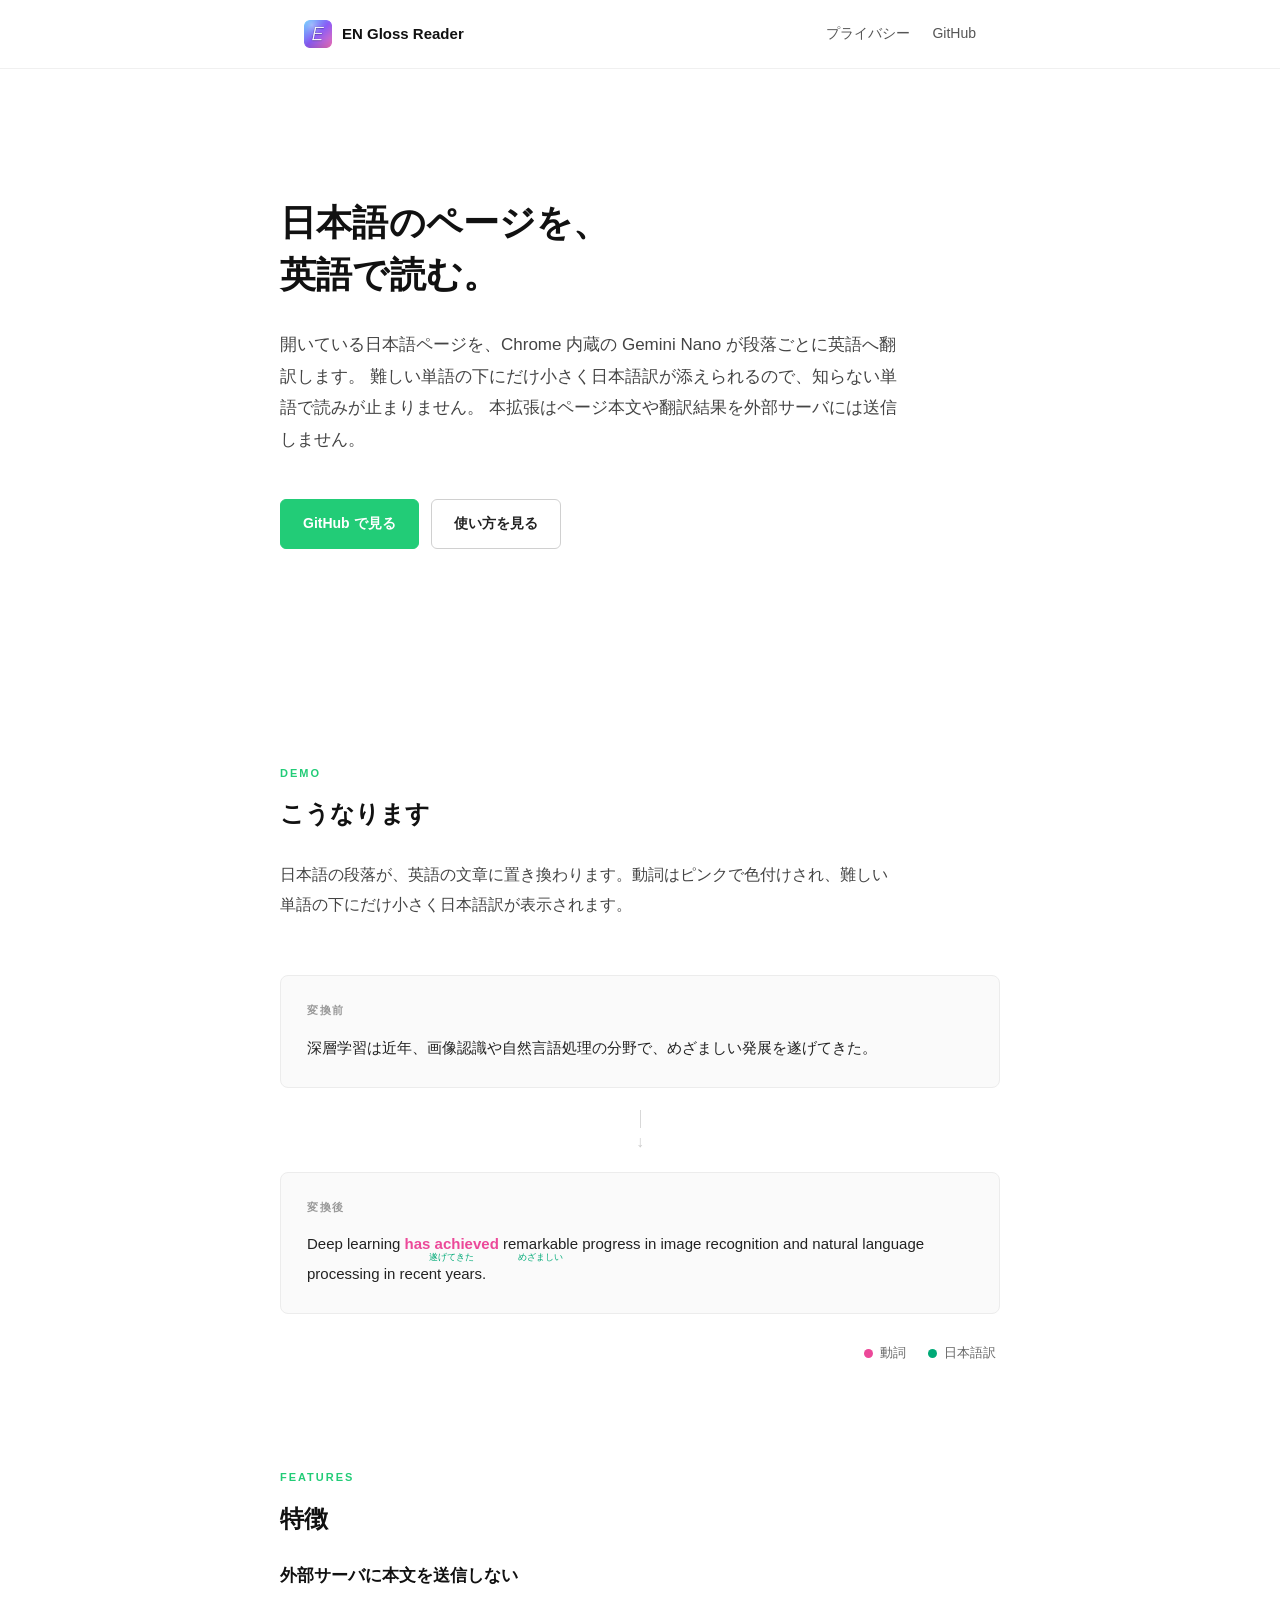
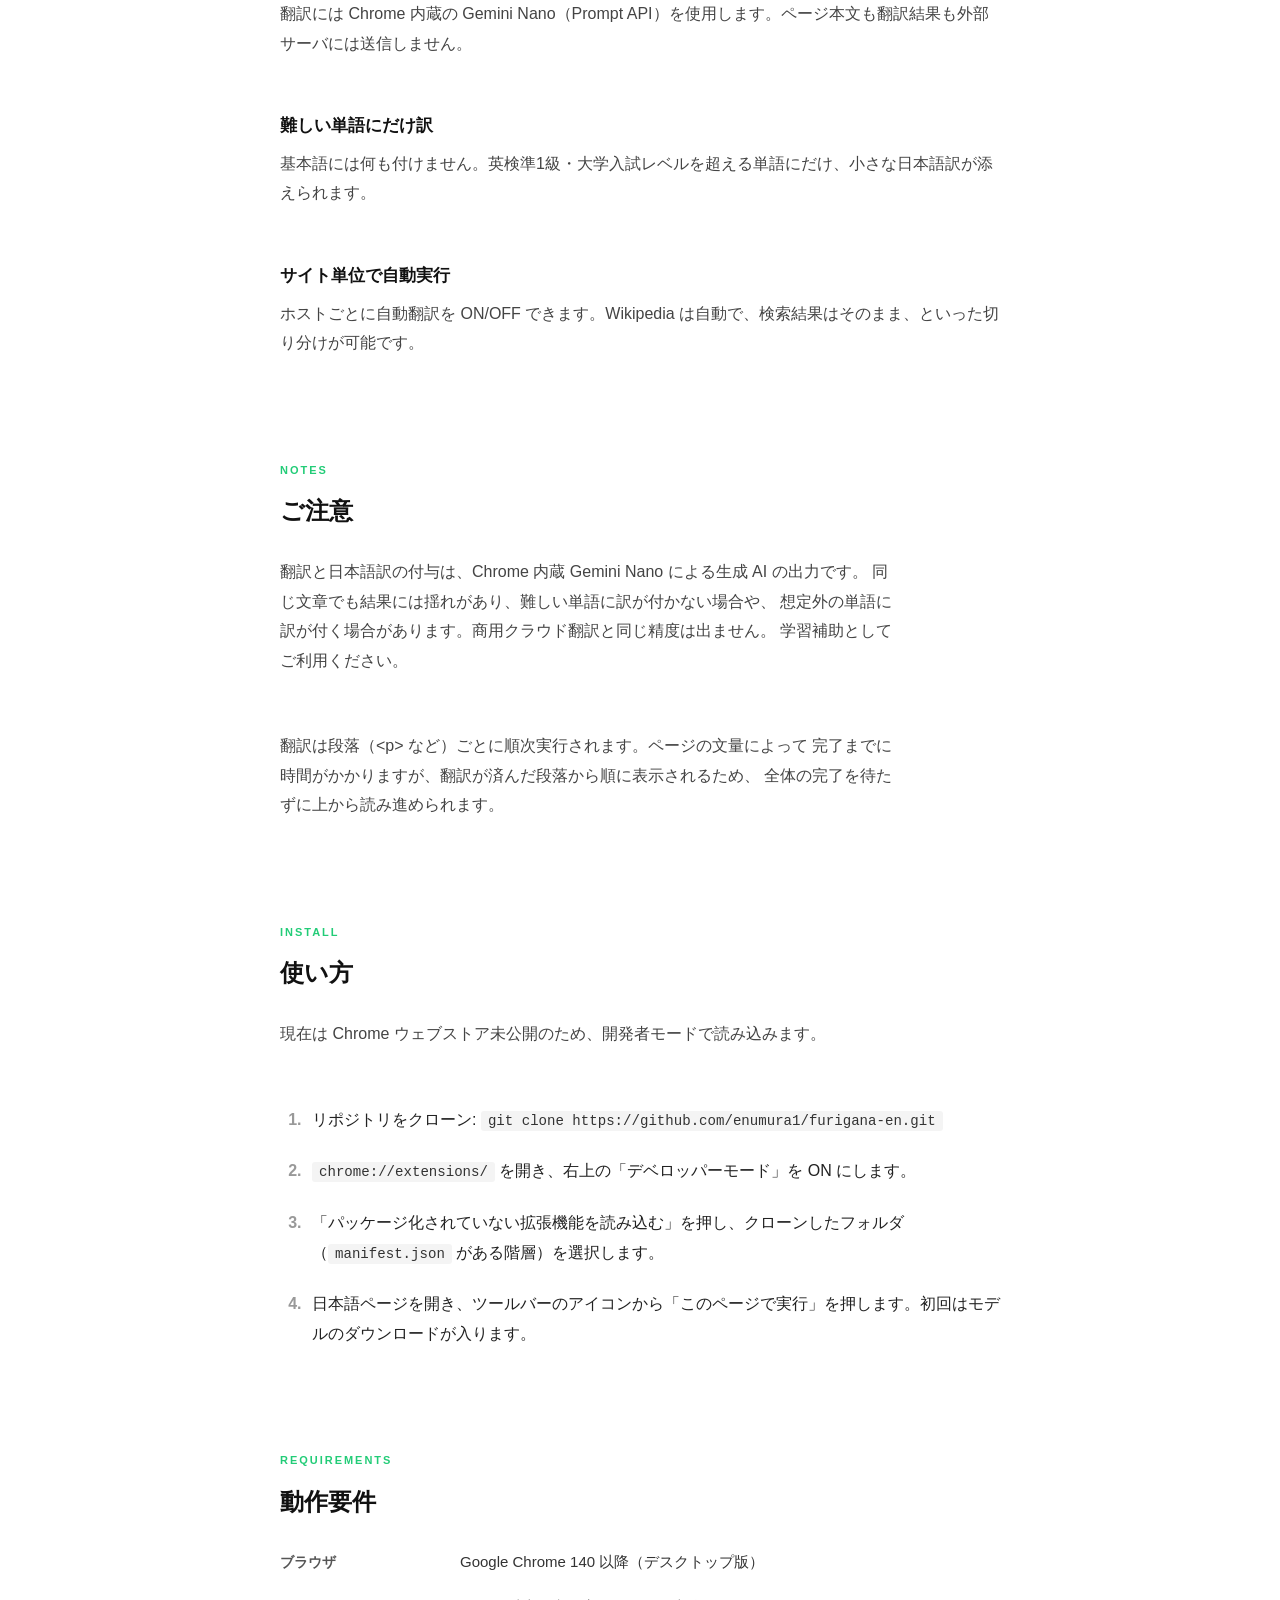
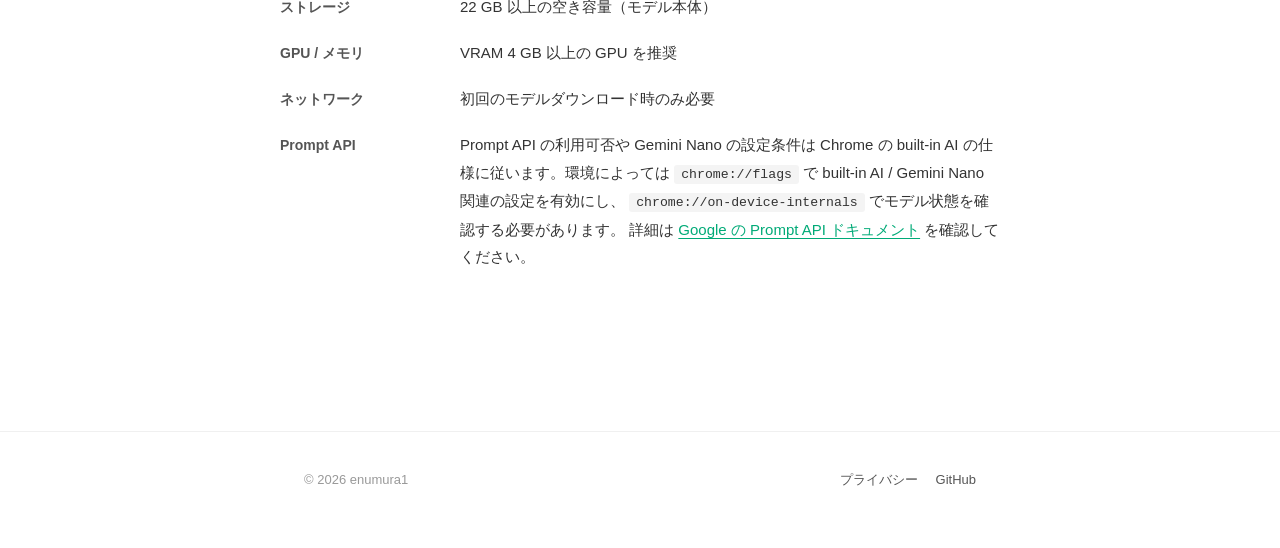
==== commit 86b9ed50: "Clarify Prompt API privacy wording" ====
--- a/docs/index.html
+++ b/docs/index.html
@@ -43,7 +43,7 @@
         <p class="hero__lead">
           開いている日本語ページを、Chrome 内蔵の Gemini Nano が段落ごとに英語へ翻訳します。
           難しい単語の下にだけ小さく日本語訳が添えられるので、知らない単語で読みが止まりません。
-          翻訳はすべて端末内で行われ、ページ本文も翻訳結果も外部サーバには送信されません。
+          本拡張はページ本文や翻訳結果を外部サーバには送信しません。
         </p>
         <div class="hero__cta">
           <a
@@ -100,9 +100,9 @@
 
         <div class="features">
           <div class="feature">
-            <h3>端末内ですべて処理</h3>
+            <h3>外部サーバに本文を送信しない</h3>
             <p>
-              翻訳は Chrome 内蔵の Gemini Nano が端末内で実行します。ページ本文も翻訳結果も外部サーバには送信しません。
+              翻訳には Chrome 内蔵の Gemini Nano（Prompt API）を使用します。ページ本文も翻訳結果も外部サーバには送信しません。
             </p>
           </div>
           <div class="feature">
@@ -178,9 +178,17 @@
 
           <dt>Prompt API</dt>
           <dd>
-            Gemini Nano は Chrome が初回利用時にダウンロードします。環境によっては
+            Prompt API の利用可否や Gemini Nano の設定条件は Chrome の built-in AI の仕様に従います。環境によっては
             <code>chrome://flags</code> で built-in AI / Gemini Nano 関連の設定を有効にし、
             <code>chrome://on-device-internals</code> でモデル状態を確認する必要があります。
+            詳細は
+            <a
+              href="https://developer.chrome.com/docs/ai/prompt-api"
+              target="_blank"
+              rel="noopener noreferrer"
+              >Google の Prompt API ドキュメント</a
+            >
+            を確認してください。
           </dd>
         </dl>
       </section>
